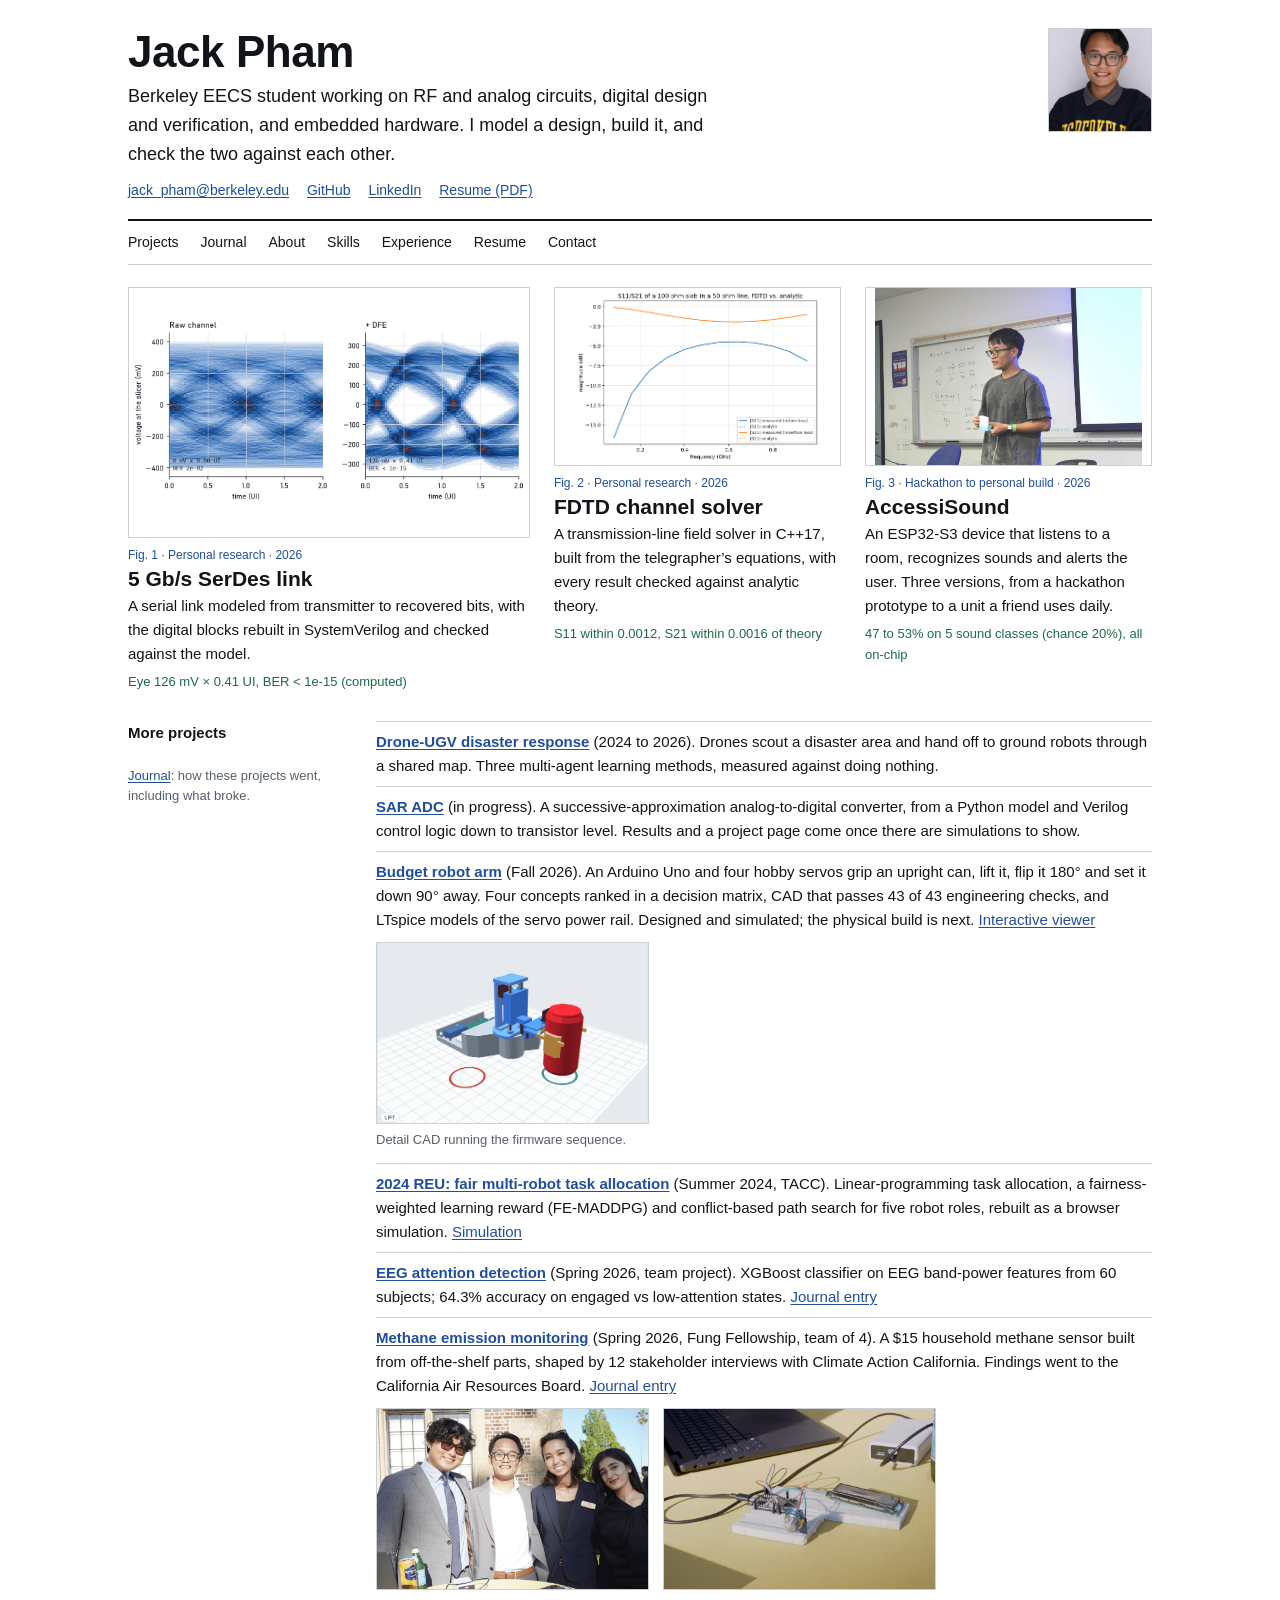
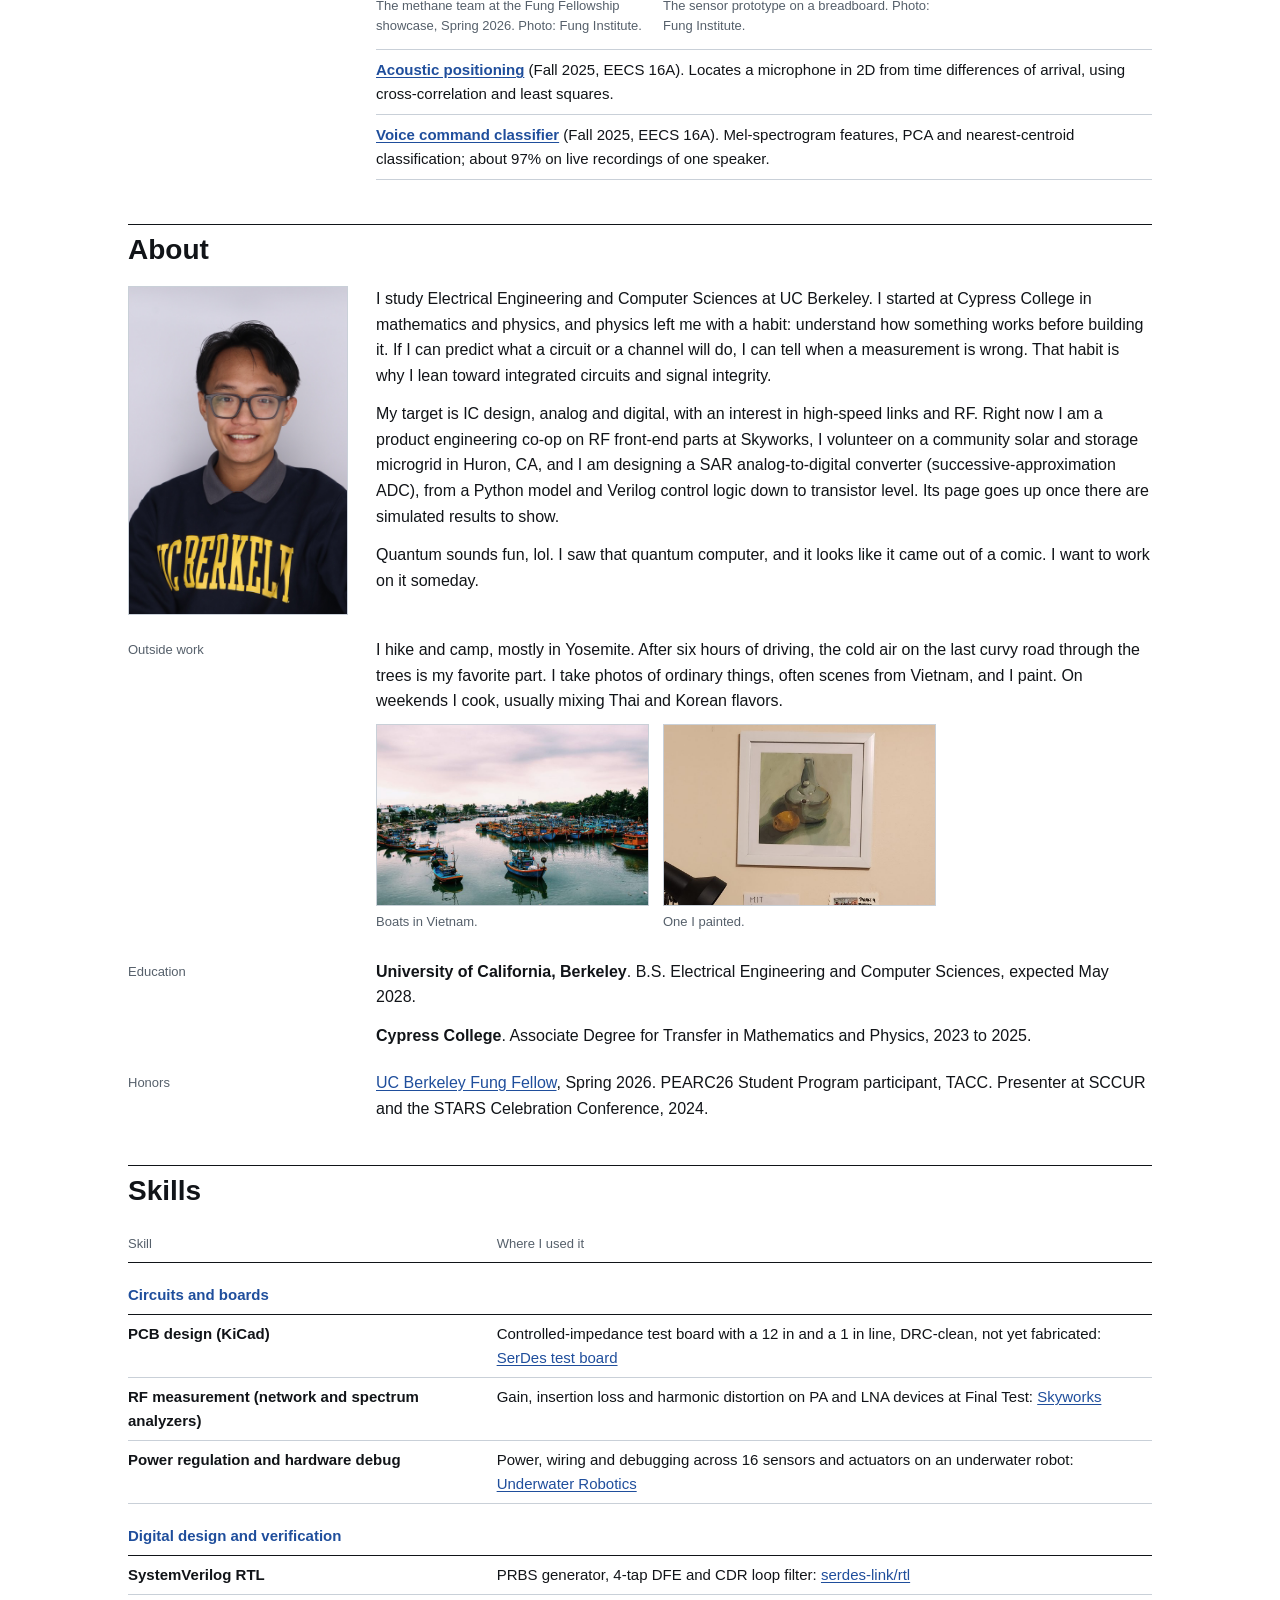
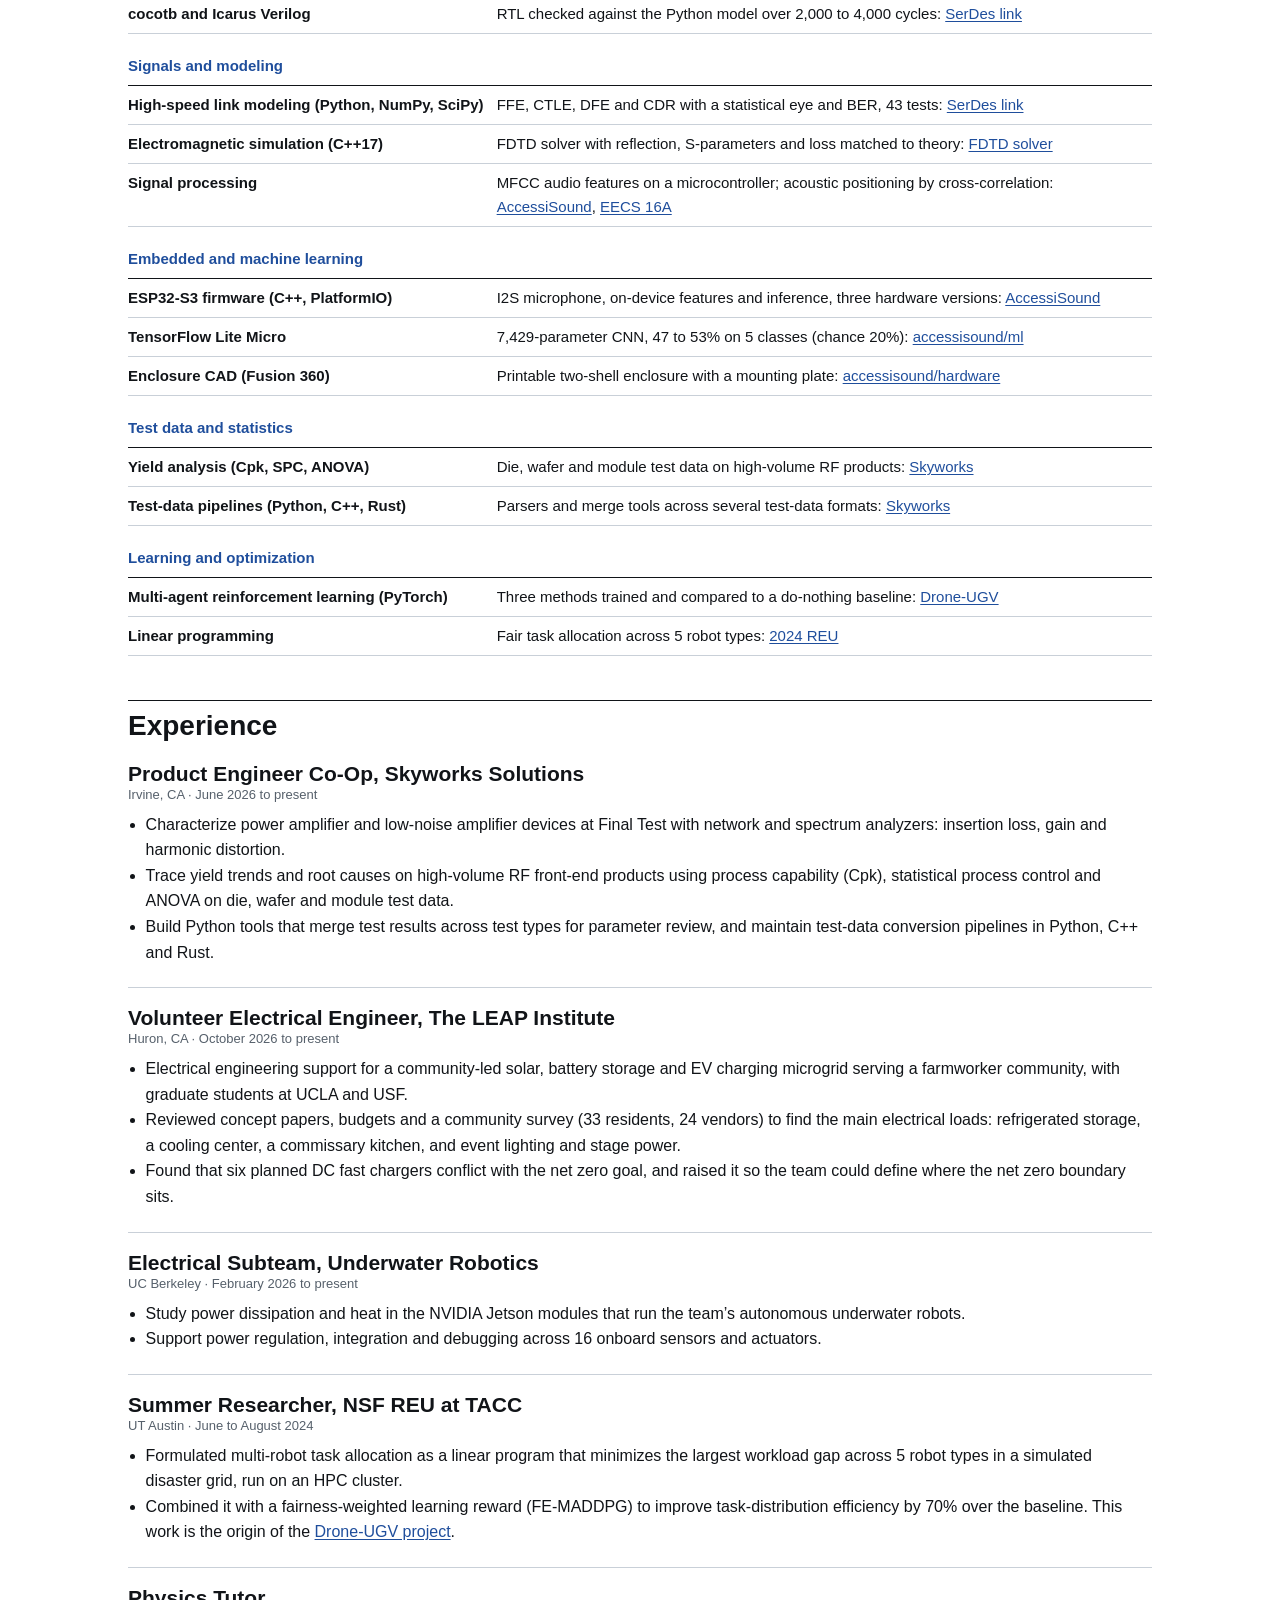
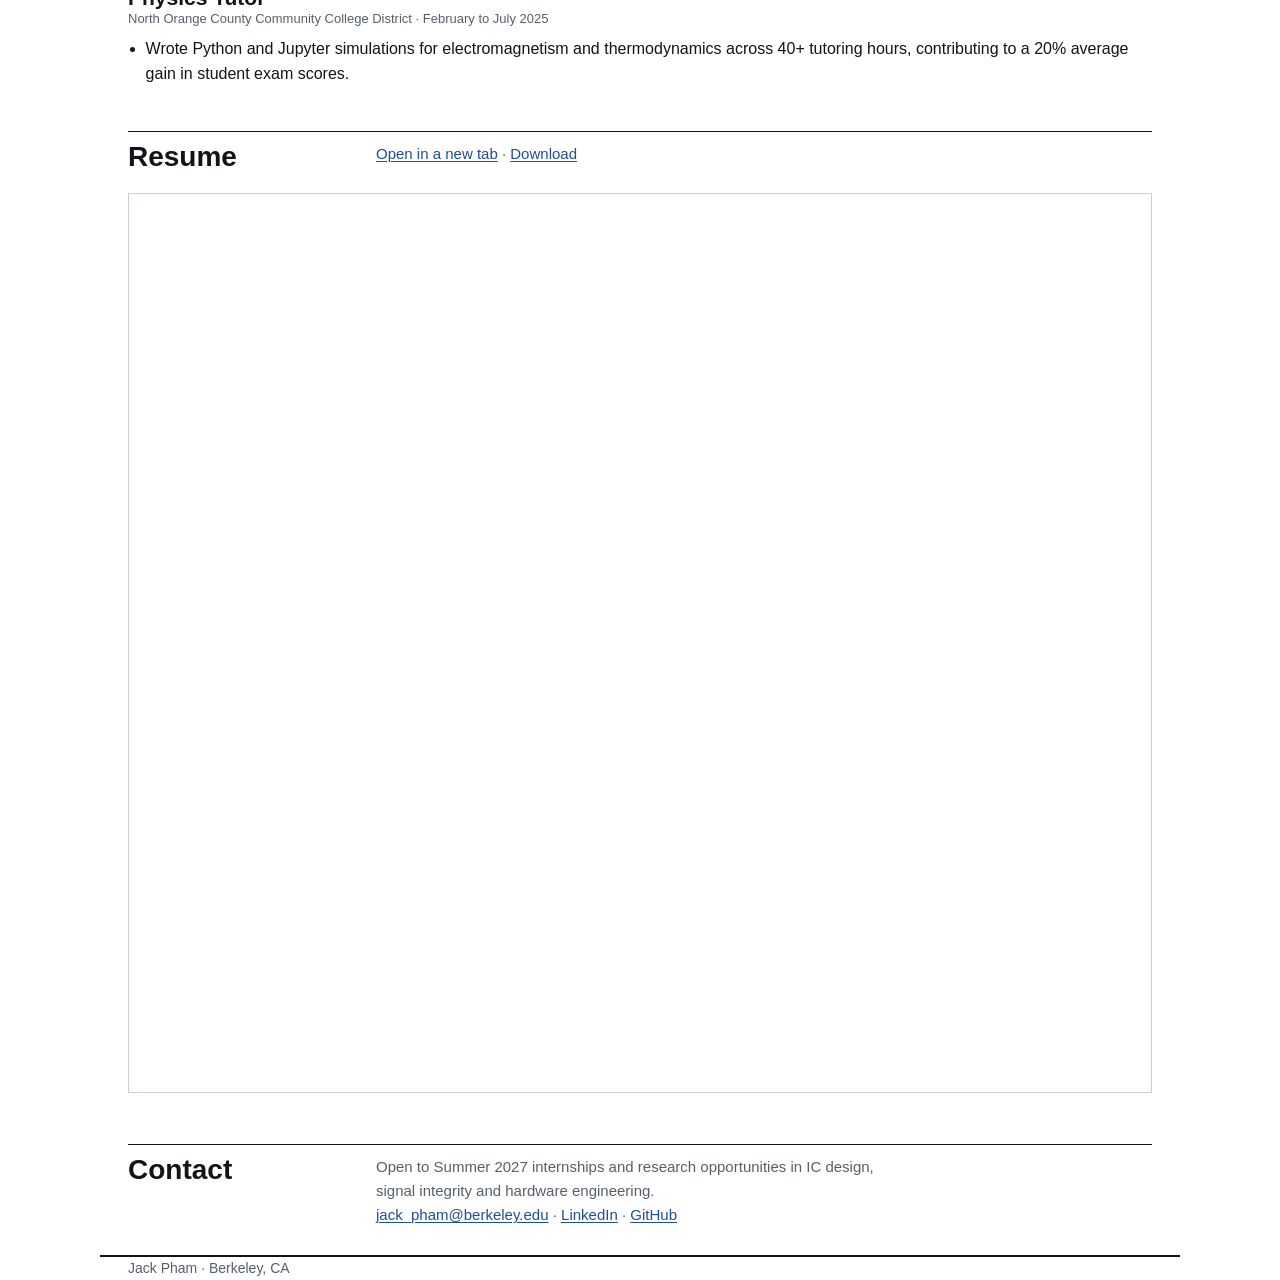
==== index.html @ 1b1eb481 "make 2.0 main" ====
<!DOCTYPE html>
<html lang="en">
<head>
  <meta charset="UTF-8">
  <meta name="viewport" content="width=device-width, initial-scale=1">
  <title>Jack Pham: Electrical Engineering Portfolio</title>
  <meta name="description" content="Jack Pham, EECS student at UC Berkeley. Serial links, channel modeling, embedded hardware.">
  <link rel="stylesheet" href="style.css">
</head>
<body>

<header class="wrap">
  <div class="title-block">
    <div>
      <h1>Jack Pham</h1>
      <p class="tagline">Berkeley EECS student working on RF and analog circuits, digital design and verification, and embedded hardware. I model a design, build it, and check the two against each other.</p>
      <p class="links">
        <a href="mailto:jack_pham@berkeley.edu">jack_pham@berkeley.edu</a>
        <a href="https://github.com/jackpham-rgb" target="_blank" rel="noopener">GitHub</a>
        <a href="https://www.linkedin.com/in/jackpham1611/" target="_blank" rel="noopener">LinkedIn</a>
        <a href="assets/JackPham-Resume-IC-Circuits.pdf" download>Resume (PDF)</a>
      </p>
    </div>
    <img src="assets/img/ava-1.jpg" alt="Jack Pham">
  </div>
  <nav class="top">
    <a href="#projects">Projects</a>
    <a href="journal.html">Journal</a>
    <a href="#about">About</a>
    <a href="#skills">Skills</a>
    <a href="#experience">Experience</a>
    <a href="#resume">Resume</a>
    <a href="#contact">Contact</a>
  </nav>
</header>

<main class="wrap">

  <!-- Projects first: three featured cards, then the rest -->
  <section id="projects" style="padding-top:22px">
    <div class="featured" id="featured"></div>

    <div class="more">
      <div class="mono muted"><b class="more-h">More projects</b><br><br><a href="journal.html">Journal</a>: how these projects went, including what broke.</div>
      <ul id="more">
        <li><b><a href="#about">SAR ADC</a></b> (in progress). A successive-approximation analog-to-digital converter, from a Python model and Verilog control logic down to transistor level. Results and a project page come once there are simulations to show.</li>
        <li><b><a href="https://github.com/jackpham-rgb/MEproject2026F" target="_blank" rel="noopener">Budget robot arm</a></b> (Fall 2026). An Arduino Uno and four hobby servos grip an upright can, lift it, flip it 180° and set it down 90° away. Four concepts ranked in a decision matrix, CAD that passes 43 of 43 engineering checks, and LTspice models of the servo power rail. Designed and simulated; the physical build is next. <a href="https://jackpham-rgb.github.io/MEproject2026F/" target="_blank" rel="noopener">Interactive viewer</a>
          <div class="thumbs"><figure><img src="assets/img/projects/robot-arm-cad.gif" alt="Animated CAD of the robot arm" loading="lazy"><figcaption>Detail CAD running the firmware sequence.</figcaption></figure></div>
        </li>
        <li><b><a href="https://github.com/jackpham-rgb/area-disaster-response" target="_blank" rel="noopener">2024 REU: fair multi-robot task allocation</a></b> (Summer 2024, TACC). Linear-programming task allocation, a fairness-weighted learning reward (FE-MADDPG) and conflict-based path search for five robot roles, rebuilt as a browser simulation. <a href="https://jackpham-rgb.github.io/area-disaster-response/simulation_v2.html" target="_blank" rel="noopener">Simulation</a></li>
        <li><b><a href="https://github.com/andersvestrum/eeg-attention-analysis" target="_blank" rel="noopener">EEG attention detection</a></b> (Spring 2026, team project). XGBoost classifier on EEG band-power features from 60 subjects; 64.3% accuracy on engaged vs low-attention states. <a href="journal.html#garbage-in">Journal entry</a></li>
        <li><b><a href="https://funginstitute.berkeley.edu/news/the-invisible-methane-crisis-and-what-fung-fellows-are-doing-about-it/" target="_blank" rel="noopener">Methane emission monitoring</a></b> (Spring 2026, Fung Fellowship, team of 4). A $15 household methane sensor built from off-the-shelf parts, shaped by 12 stakeholder interviews with Climate Action California. Findings went to the California Air Resources Board. <a href="journal.html#interviews-before-hardware">Journal entry</a>
          <div class="thumbs">
            <figure><img src="assets/img/projects/methane-team.jpg" alt="Fung Fellowship methane team" loading="lazy"><figcaption>The methane team at the Fung Fellowship showcase, Spring 2026. Photo: Fung Institute.</figcaption></figure>
            <figure><img src="assets/img/projects/methane-prototype.jpg" alt="Methane sensor prototype on a breadboard" loading="lazy"><figcaption>The sensor prototype on a breadboard. Photo: Fung Institute.</figcaption></figure>
          </div>
        </li>
        <li><b><a href="journal.html#signals-as-vectors">Acoustic positioning</a></b> (Fall 2025, EECS 16A). Locates a microphone in 2D from time differences of arrival, using cross-correlation and least squares.</li>
        <li><b><a href="journal.html#signals-as-vectors">Voice command classifier</a></b> (Fall 2025, EECS 16A). Mel-spectrogram features, PCA and nearest-centroid classification; about 97% on live recordings of one speaker.</li>
      </ul>
    </div>
  </section>

  <section id="about">
    <div class="sec-head"><h2>About</h2><p></p></div>
    <div class="row">
      <div><img class="about-photo" src="assets/img/ava-1.jpg" alt="Jack Pham"></div>
      <div>
        <p>I study Electrical Engineering and Computer Sciences at UC Berkeley. I started at Cypress College in mathematics and physics, and physics left me with a habit: understand how something works before building it. If I can predict what a circuit or a channel will do, I can tell when a measurement is wrong. That habit is why I lean toward integrated circuits and signal integrity.</p>
        <p>My target is IC design, analog and digital, with an interest in high-speed links and RF. Right now I am a product engineering co-op on RF front-end parts at Skyworks, I volunteer on a community solar and storage microgrid in Huron, CA, and I am designing a SAR analog-to-digital converter (successive-approximation ADC), from a Python model and Verilog control logic down to transistor level. Its page goes up once there are simulated results to show.</p>
        <p>Quantum sounds fun, lol. I saw that quantum computer, and it looks like it came out of a comic. I want to work on it someday.</p>
      </div>
    </div>
    <div class="row">
      <div class="k">Outside work</div>
      <div>
        <p>I hike and camp, mostly in Yosemite. After six hours of driving, the cold air on the last curvy road through the trees is my favorite part. I take photos of ordinary things, often scenes from Vietnam, and I paint. On weekends I cook, usually mixing Thai and Korean flavors.</p>
        <div class="thumbs">
          <figure><img src="assets/img/life/boat1.jpg" alt="Boats in Vietnam" loading="lazy"><figcaption>Boats in Vietnam.</figcaption></figure>
          <figure><img src="assets/img/life/painted_this_myself.jpg" alt="A painting by Jack" loading="lazy"><figcaption>One I painted.</figcaption></figure>
        </div>
      </div>
    </div>
    <div class="row">
      <div class="k">Education</div>
      <div>
        <p><b>University of California, Berkeley</b>. B.S. Electrical Engineering and Computer Sciences, expected May 2028.</p>
        <p><b>Cypress College</b>. Associate Degree for Transfer in Mathematics and Physics, 2023 to 2025.</p>
      </div>
    </div>
    <div class="row">
      <div class="k">Honors</div>
      <div>
        <p><a href="https://funginstitute.berkeley.edu/news/the-invisible-methane-crisis-and-what-fung-fellows-are-doing-about-it/" target="_blank" rel="noopener">UC Berkeley Fung Fellow</a>, Spring 2026. PEARC26 Student Program participant, TACC. Presenter at SCCUR and the STARS Celebration Conference, 2024.</p>
      </div>
    </div>
  </section>

  <section id="skills">
    <div class="sec-head"><h2>Skills</h2><p></p></div>
    <table class="skills">
      <thead><tr><th>Skill</th><th>Where I used it</th></tr></thead>
      <tbody>
        <tr class="grp"><th colspan="2">Circuits and boards</th></tr>
        <tr><td>PCB design (KiCad)</td><td>Controlled-impedance test board with a 12 in and a 1 in line, DRC-clean, not yet fabricated: <a href="https://github.com/jackpham-rgb/serdes-link/tree/main/pcb" target="_blank" rel="noopener">SerDes test board</a></td></tr>
        <tr><td>RF measurement (network and spectrum analyzers)</td><td>Gain, insertion loss and harmonic distortion on PA and LNA devices at Final Test: <a href="#experience">Skyworks</a></td></tr>
        <tr><td>Power regulation and hardware debug</td><td>Power, wiring and debugging across 16 sensors and actuators on an underwater robot: <a href="#experience">Underwater Robotics</a></td></tr>
      </tbody>
      <tbody>
        <tr class="grp"><th colspan="2">Digital design and verification</th></tr>
        <tr><td>SystemVerilog RTL</td><td>PRBS generator, 4-tap DFE and CDR loop filter: <a href="https://github.com/jackpham-rgb/serdes-link/tree/main/rtl" target="_blank" rel="noopener">serdes-link/rtl</a></td></tr>
        <tr><td>cocotb and Icarus Verilog</td><td>RTL checked against the Python model over 2,000 to 4,000 cycles: <a href="project.html?p=serdes-link">SerDes link</a></td></tr>
      </tbody>
      <tbody>
        <tr class="grp"><th colspan="2">Signals and modeling</th></tr>
        <tr><td>High-speed link modeling (Python, NumPy, SciPy)</td><td>FFE, CTLE, DFE and CDR with a statistical eye and BER, 43 tests: <a href="project.html?p=serdes-link">SerDes link</a></td></tr>
        <tr><td>Electromagnetic simulation (C++17)</td><td>FDTD solver with reflection, S-parameters and loss matched to theory: <a href="project.html?p=fdtd-channel">FDTD solver</a></td></tr>
        <tr><td>Signal processing</td><td>MFCC audio features on a microcontroller; acoustic positioning by cross-correlation: <a href="project.html?p=accessisound">AccessiSound</a>, <a href="journal.html#signals-as-vectors">EECS 16A</a></td></tr>
      </tbody>
      <tbody>
        <tr class="grp"><th colspan="2">Embedded and machine learning</th></tr>
        <tr><td>ESP32-S3 firmware (C++, PlatformIO)</td><td>I2S microphone, on-device features and inference, three hardware versions: <a href="project.html?p=accessisound">AccessiSound</a></td></tr>
        <tr><td>TensorFlow Lite Micro</td><td>7,429-parameter CNN, 47 to 53% on 5 classes (chance 20%): <a href="https://github.com/jackpham-rgb/accessisound-esp32s3/tree/main/ml" target="_blank" rel="noopener">accessisound/ml</a></td></tr>
        <tr><td>Enclosure CAD (Fusion 360)</td><td>Printable two-shell enclosure with a mounting plate: <a href="https://github.com/jackpham-rgb/accessisound-esp32s3/tree/main/hardware/v2" target="_blank" rel="noopener">accessisound/hardware</a></td></tr>
      </tbody>
      <tbody>
        <tr class="grp"><th colspan="2">Test data and statistics</th></tr>
        <tr><td>Yield analysis (Cpk, SPC, ANOVA)</td><td>Die, wafer and module test data on high-volume RF products: <a href="#experience">Skyworks</a></td></tr>
        <tr><td>Test-data pipelines (Python, C++, Rust)</td><td>Parsers and merge tools across several test-data formats: <a href="#experience">Skyworks</a></td></tr>
      </tbody>
      <tbody>
        <tr class="grp"><th colspan="2">Learning and optimization</th></tr>
        <tr><td>Multi-agent reinforcement learning (PyTorch)</td><td>Three methods trained and compared to a do-nothing baseline: <a href="project.html?p=drone-ugv">Drone-UGV</a></td></tr>
        <tr><td>Linear programming</td><td>Fair task allocation across 5 robot types: <a href="#experience">2024 REU</a></td></tr>
      </tbody>
    </table>
  </section>

  <section id="experience">
    <div class="sec-head"><h2>Experience</h2><p></p></div>

    <div class="job">
      <h3>Product Engineer Co-Op, Skyworks Solutions</h3>
      <p class="meta">Irvine, CA · June 2026 to present</p>
      <ul>
        <li>Characterize power amplifier and low-noise amplifier devices at Final Test with network and spectrum analyzers: insertion loss, gain and harmonic distortion.</li>
        <li>Trace yield trends and root causes on high-volume RF front-end products using process capability (Cpk), statistical process control and ANOVA on die, wafer and module test data.</li>
        <li>Build Python tools that merge test results across test types for parameter review, and maintain test-data conversion pipelines in Python, C++ and Rust.</li>
      </ul>
    </div>

    <div class="job">
      <h3>Volunteer Electrical Engineer, The LEAP Institute</h3>
      <p class="meta">Huron, CA · October 2026 to present</p>
      <ul>
        <li>Electrical engineering support for a community-led solar, battery storage and EV charging microgrid serving a farmworker community, with graduate students at UCLA and USF.</li>
        <li>Reviewed concept papers, budgets and a community survey (33 residents, 24 vendors) to find the main electrical loads: refrigerated storage, a cooling center, a commissary kitchen, and event lighting and stage power.</li>
        <li>Found that six planned DC fast chargers conflict with the net zero goal, and raised it so the team could define where the net zero boundary sits.</li>
      </ul>
    </div>

    <div class="job">
      <h3>Electrical Subteam, Underwater Robotics</h3>
      <p class="meta">UC Berkeley · February 2026 to present</p>
      <ul>
        <li>Study power dissipation and heat in the NVIDIA Jetson modules that run the team’s autonomous underwater robots.</li>
        <li>Support power regulation, integration and debugging across 16 onboard sensors and actuators.</li>
      </ul>
    </div>

    <div class="job">
      <h3>Summer Researcher, NSF REU at TACC</h3>
      <p class="meta">UT Austin · June to August 2024</p>
      <ul>
        <li>Formulated multi-robot task allocation as a linear program that minimizes the largest workload gap across 5 robot types in a simulated disaster grid, run on an HPC cluster.</li>
        <li>Combined it with a fairness-weighted learning reward (FE-MADDPG) to improve task-distribution efficiency by 70% over the baseline. This work is the origin of the <a href="project.html?p=drone-ugv">Drone-UGV project</a>.</li>
      </ul>
    </div>

    <div class="job">
      <h3>Physics Tutor</h3>
      <p class="meta">North Orange County Community College District · February to July 2025</p>
      <ul>
        <li>Wrote Python and Jupyter simulations for electromagnetism and thermodynamics across 40+ tutoring hours, contributing to a 20% average gain in student exam scores.</li>
      </ul>
    </div>
  </section>

  <section id="resume">
    <div class="sec-head"><h2>Resume</h2><p><a href="assets/JackPham-Resume-IC-Circuits.pdf" target="_blank" rel="noopener">Open in a new tab</a> · <a href="assets/JackPham-Resume-IC-Circuits.pdf" download>Download</a></p></div>
    <iframe class="resume-frame" src="assets/JackPham-Resume-IC-Circuits.pdf" title="Jack Pham resume"></iframe>
  </section>

  <section id="contact">
    <div class="sec-head"><h2>Contact</h2>
      <p>Open to Summer 2027 internships and research opportunities in IC design, signal integrity and hardware engineering.<br>
        <a href="mailto:jack_pham@berkeley.edu">jack_pham@berkeley.edu</a> · <a href="https://www.linkedin.com/in/jackpham1611/" target="_blank" rel="noopener">LinkedIn</a> · <a href="https://github.com/jackpham-rgb" target="_blank" rel="noopener">GitHub</a></p>
    </div>
  </section>

</main>

<footer class="wrap">
  <span class="muted">Jack Pham · Berkeley, CA</span>
</footer>

<script src="projects.js"></script>
<script>
  const box = document.getElementById('featured');
  FEATURED.forEach((id, i) => {
    const p = PROJECTS.find(x => x.id === id);
    const a = document.createElement('a');
    a.className = 'card';
    a.href = 'project.html?p=' + p.id;
    a.innerHTML = `
      <div class="fig"><img src="${p.card}" alt="${p.title}"></div>
      <span class="label">Fig. ${i + 1} · ${p.kind} · ${p.year}</span>
      <h3>${p.title}</h3>
      <p>${p.line}</p>
      <span class="res">${p.headline}</span>`;
    box.appendChild(a);
  });
  // Remaining full projects go to the top of the "More projects" list.
  const more = document.getElementById('more');
  PROJECTS.filter(p => !FEATURED.includes(p.id)).reverse().forEach(p => {
    const li = document.createElement('li');
    li.innerHTML = `<b><a href="project.html?p=${p.id}">${p.title}</a></b> (${p.year}). ${p.line}`;
    more.prepend(li);
  });
</script>
</body>
</html>
---- style.css ----
/*
  Portfolio 2.0
  Direction: the front page of a component datasheet. Title block, hairline
  rules, numbered figures, spec tables, left-aligned asymmetric grid.

  Palette (roles):
    --paper  #ffffff  page background
    --ink    #111418  text and headings
    --plot   #1f4e9c  links, figure labels (matches the blue in the plots)
    --rule   #c9d0d8  hairlines and table borders
    --muted  #56606b  captions, dates, metadata
    --pass   #1d6b45  measured results only

  Type: Arial everywhere. Hierarchy comes from size, weight and color.
*/
:root {
  --paper: #ffffff;
  --ink:   #111418;
  --plot:  #1f4e9c;
  --rule:  #c9d0d8;
  --muted: #56606b;
  --pass:  #1d6b45;

  --display: Arial, Helvetica, sans-serif;
  --text: Arial, Helvetica, sans-serif;
  --mono: Arial, Helvetica, sans-serif;

  --max: 1080px;
}

*, *::before, *::after { box-sizing: border-box; margin: 0; padding: 0; }
html { scroll-behavior: smooth; }
body {
  background: var(--paper); color: var(--ink);
  font: 400 16px/1.6 var(--text);
}
img { max-width: 100%; display: block; }
a { color: var(--plot); text-underline-offset: 2px; }
a:hover { color: var(--ink); }

h1, h2, h3 { font-family: var(--display); font-weight: 700; line-height: 1.1; }
h1 { font-size: 44px; letter-spacing: -.01em; }
h2 { font-size: 28px; }
h3 { font-size: 21px; }
p + p { margin-top: .8rem; }

.wrap { max-width: var(--max); margin: 0 auto; padding: 0 28px; }
.mono { font-family: var(--mono); font-size: 13px; }
.muted { color: var(--muted); }

/* ── Title block ── */
.title-block {
  display: grid; grid-template-columns: 1fr auto; gap: 24px;
  padding: 28px 0 18px; border-bottom: 2px solid var(--ink);
}
.title-block .tagline { font-size: 18px; margin-top: 6px; max-width: 60ch; }
.title-block .links { margin-top: 10px; font-size: 14px; }
.title-block .links a { margin-right: 14px; }
.title-block img { width: 104px; height: 104px; object-fit: cover; border: 1px solid var(--rule); }

nav.top {
  display: flex; flex-wrap: wrap; gap: 4px 22px;
  padding: 10px 0; border-bottom: 1px solid var(--rule);
  font-size: 14px;
}
nav.top a { color: var(--ink); text-decoration: none; }
nav.top a:hover { color: var(--plot); text-decoration: underline; }

/* ── Sections ── */
section { padding: 36px 0 8px; }
.sec-head {
  display: grid; grid-template-columns: 220px 1fr; gap: 28px;
  border-top: 1px solid var(--ink); padding-top: 10px; margin-bottom: 20px;
}
.sec-head p { color: var(--muted); font-size: 15px; max-width: 62ch; }

/* ── Featured projects ── */
.featured { display: grid; grid-template-columns: 1.4fr 1fr 1fr; gap: 24px; }
.card { display: flex; flex-direction: column; text-decoration: none; color: var(--ink); }
.card .fig {
  border: 1px solid var(--rule); background: #fff;
  aspect-ratio: 16 / 10; display: flex; align-items: center; justify-content: center;
  overflow: hidden;
}
.card .fig img { width: 100%; height: 100%; object-fit: contain; }
.card .label { font-family: var(--mono); font-size: 12px; color: var(--plot); margin-top: 8px; }
.card h3 { margin-top: 2px; }
.card:hover h3 { text-decoration: underline; color: var(--plot); }
.card p { font-size: 15px; margin-top: 4px; }
.card .res { font-family: var(--mono); font-size: 13px; color: var(--pass); margin-top: 6px; }

.more { margin-top: 28px; display: grid; grid-template-columns: 220px 1fr; gap: 28px; }
.more ul { list-style: none; }
.more li { padding: 8px 0; border-top: 1px solid var(--rule); font-size: 15px; }
.thumbs { display: grid; grid-template-columns: 1fr 1fr; gap: 14px; margin: 10px 0 4px; max-width: 560px; }
.thumbs img { aspect-ratio: 3 / 2; object-fit: cover; }
.more li:last-child { border-bottom: 1px solid var(--rule); }
.more li b { font-weight: 600; }
.more-h { color: var(--ink); font-weight: 700; font-size: 15px; }

/* ── Two-column body (label left, content right) ── */
.row { display: grid; grid-template-columns: 220px 1fr; gap: 28px; }
.row + .row { margin-top: 22px; }
.row > .k { font-family: var(--mono); font-size: 13px; color: var(--muted); padding-top: 3px; }
.row ul { padding-left: 1.1rem; }
.row li + li { margin-top: .35rem; }
.about-photo { width: 220px; border: 1px solid var(--rule); }

/* ── Tables ── */
table { width: 100%; border-collapse: collapse; font-size: 15px; }
th, td { text-align: left; padding: 7px 10px 7px 0; border-bottom: 1px solid var(--rule); vertical-align: top; }
th { font-weight: 600; border-bottom: 1.5px solid var(--ink); font-size: 14px; }
td.num { font-family: var(--mono); font-size: 14px; color: var(--pass); white-space: nowrap; }
.table-note { font-size: 13px; color: var(--muted); margin-top: 6px; }

/* ── Skills (grouped like a datasheet characteristics table) ── */
.skills td:first-child { width: 36%; font-weight: 600; }
.skills tr.grp th {
  padding-top: 20px; border-bottom: 1px solid var(--ink);
  font-size: 15px; color: var(--plot);
}
.skills thead th { color: var(--muted); font-weight: 400; font-size: 13px; }

/* ── Experience ── */
.job + .job { margin-top: 22px; padding-top: 18px; border-top: 1px solid var(--rule); }
.job .meta { font-family: var(--mono); font-size: 13px; color: var(--muted); }
.job ul { margin-top: 6px; padding-left: 1.1rem; }

/* ── Resume ── */
.resume-frame { width: 100%; height: 900px; border: 1px solid var(--rule); }

footer { margin-top: 48px; padding: 18px 0 40px; border-top: 2px solid var(--ink); font-size: 14px; }
footer a { margin-right: 14px; }

/* ── Project page ── */
.crumb { font-size: 14px; padding: 12px 0; border-bottom: 1px solid var(--rule); }
.p-head { padding: 26px 0 18px; }
.p-head .kind { font-family: var(--mono); font-size: 13px; color: var(--muted); }
.p-head h1 { margin-top: 4px; }
.p-head .line { font-size: 18px; margin-top: 8px; max-width: 64ch; }
.p-head .links { margin-top: 10px; font-size: 15px; }
.p-head .links a { margin-right: 16px; }

figure { margin: 0; }
figure img { border: 1px solid var(--rule); background: #fff; width: 100%; }
figcaption { font-size: 13px; color: var(--muted); margin-top: 6px; }
figcaption b { font-family: var(--mono); font-weight: 500; color: var(--plot); margin-right: 6px; }
.figs figure.wide { grid-column: 1 / -1; }
.hero img { max-height: 520px; object-fit: contain; }
.figs { display: grid; grid-template-columns: 1fr 1fr; gap: 22px; margin-top: 22px; }

.diagram {
  font-family: var(--mono); font-size: 13px; white-space: pre; overflow-x: auto;
  border: 1px solid var(--rule); padding: 12px 14px; margin-bottom: 14px; background: #f5f7f9;
}
.tools { font-family: var(--mono); font-size: 13px; color: var(--muted); }

/* ── Journal ── */
.entry { padding: 26px 0; border-top: 1px solid var(--rule); }
.row.entry + .row.entry { margin-top: 0; }
.entry h3 a.self { color: var(--ink); text-decoration: none; }
.entry h3 a.self:hover { color: var(--plot); text-decoration: underline; }
.entry h3 { margin-bottom: 10px; }
.entry-proj { font-size: 14px; color: var(--muted); margin: -6px 0 10px; }
.entry-fig { max-width: 560px; margin-top: 14px; }

/* ── Phone ── */
@media (max-width: 760px) {
  h1 { font-size: 34px; }
  .wrap { padding: 0 18px; }
  .title-block img { width: 72px; height: 72px; }
  .title-block .tagline { font-size: 16px; }
  .featured { grid-template-columns: 1fr; }
  .sec-head, .row, .more { grid-template-columns: 1fr; gap: 8px; }
  .figs { grid-template-columns: 1fr; }
  .about-photo { width: 160px; }
  .resume-frame { height: 520px; }
  table { font-size: 14px; }
}
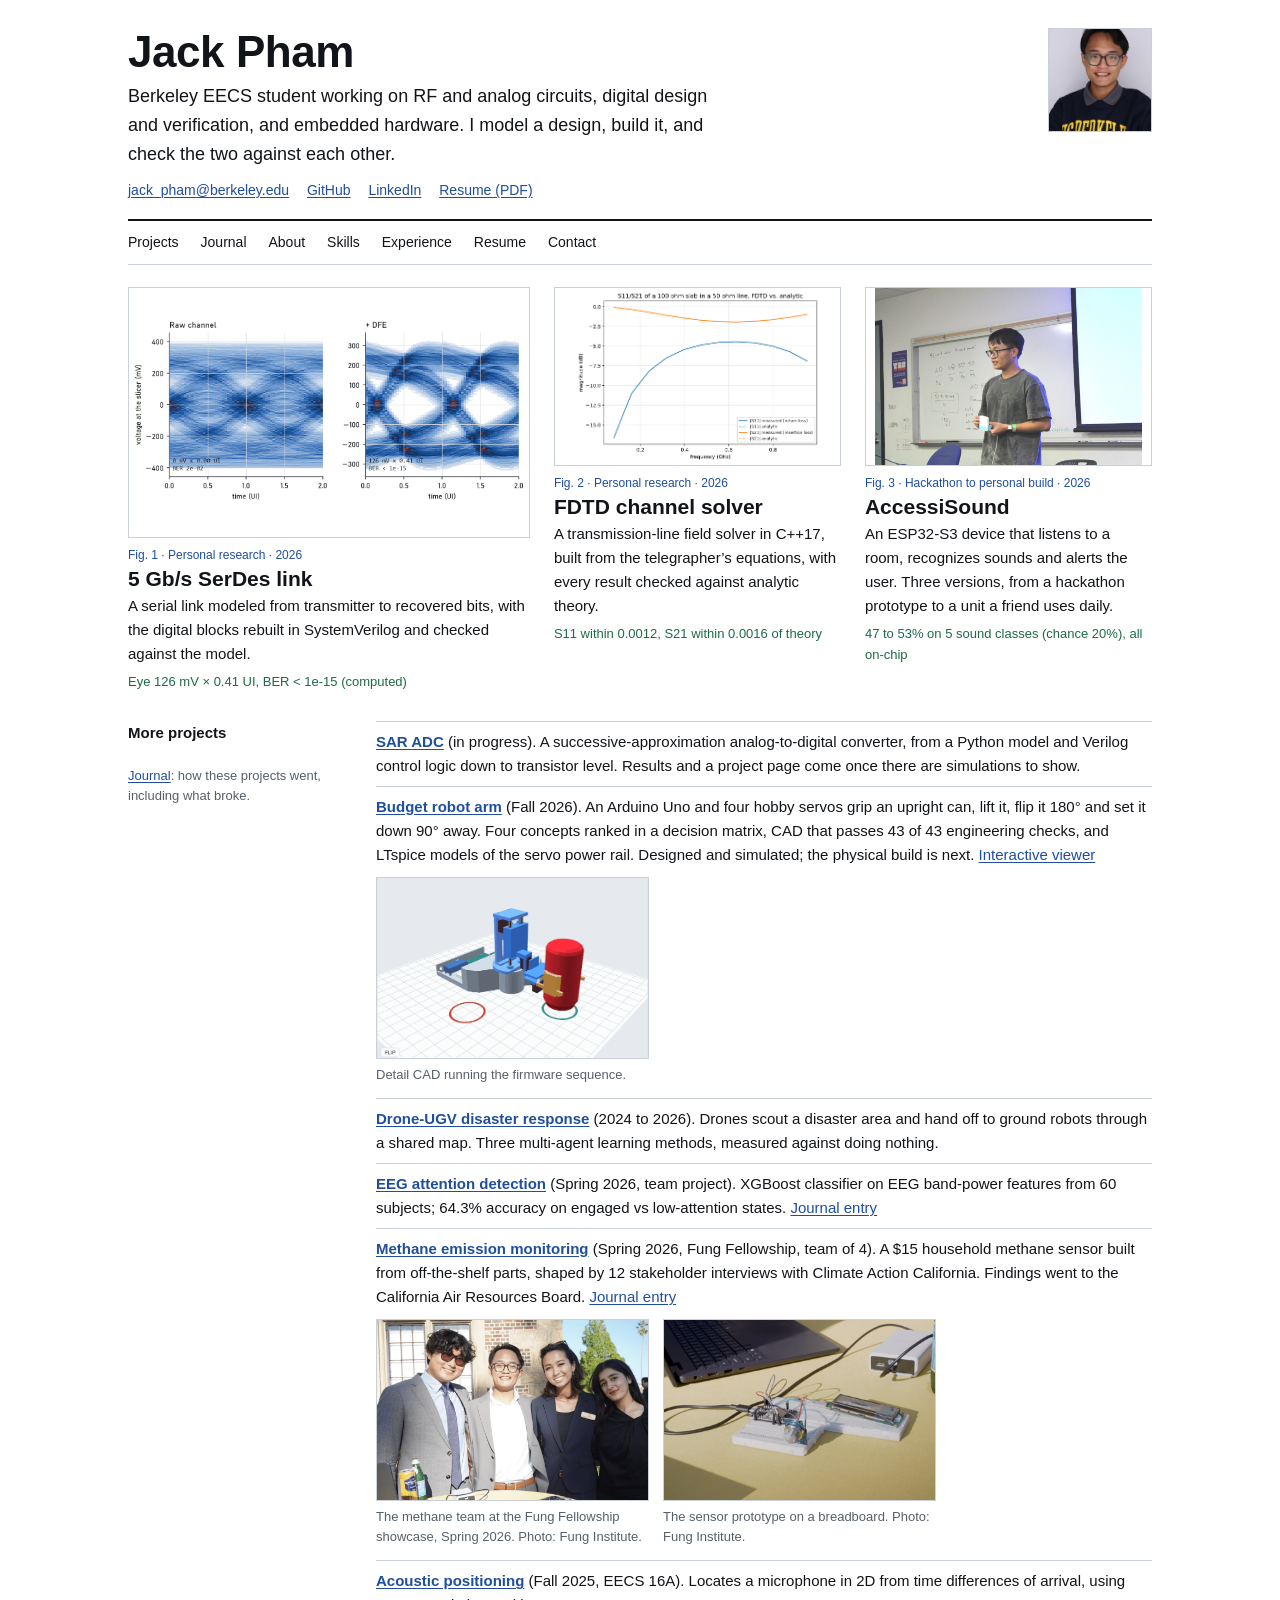
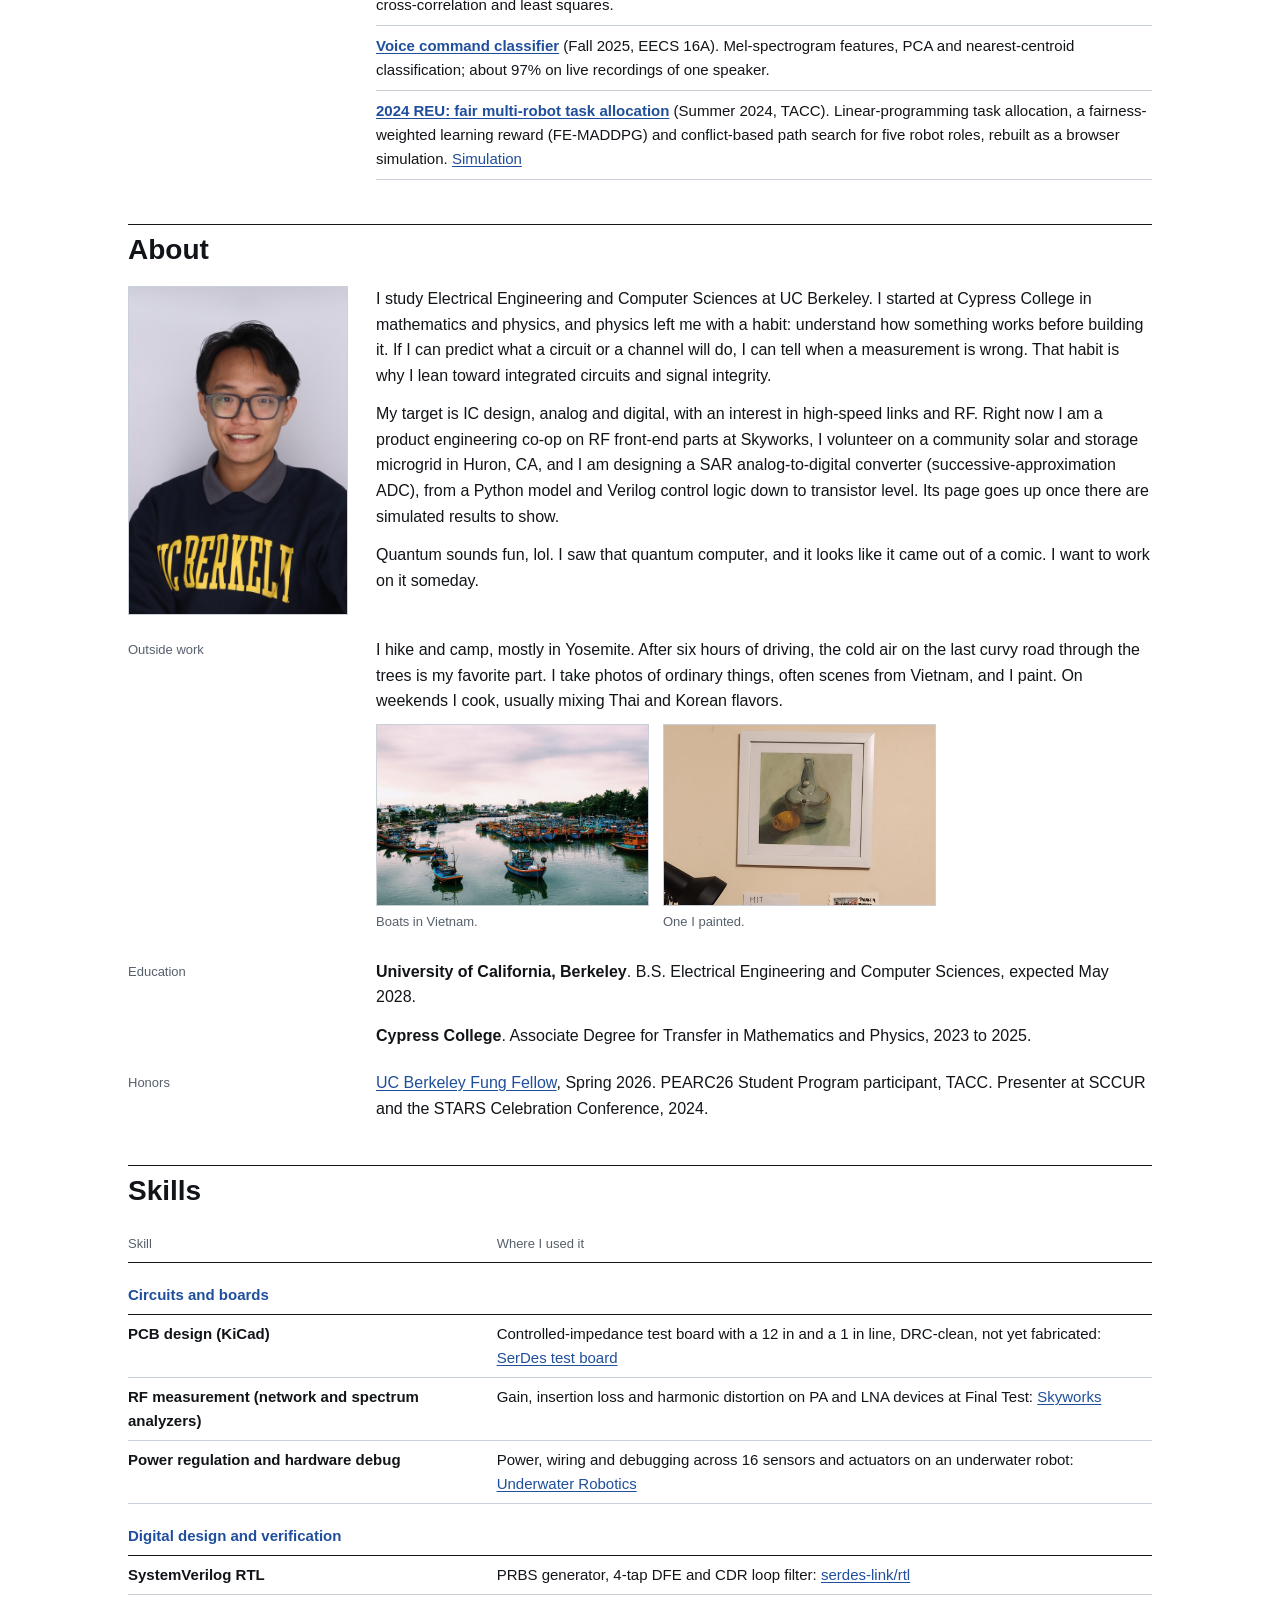
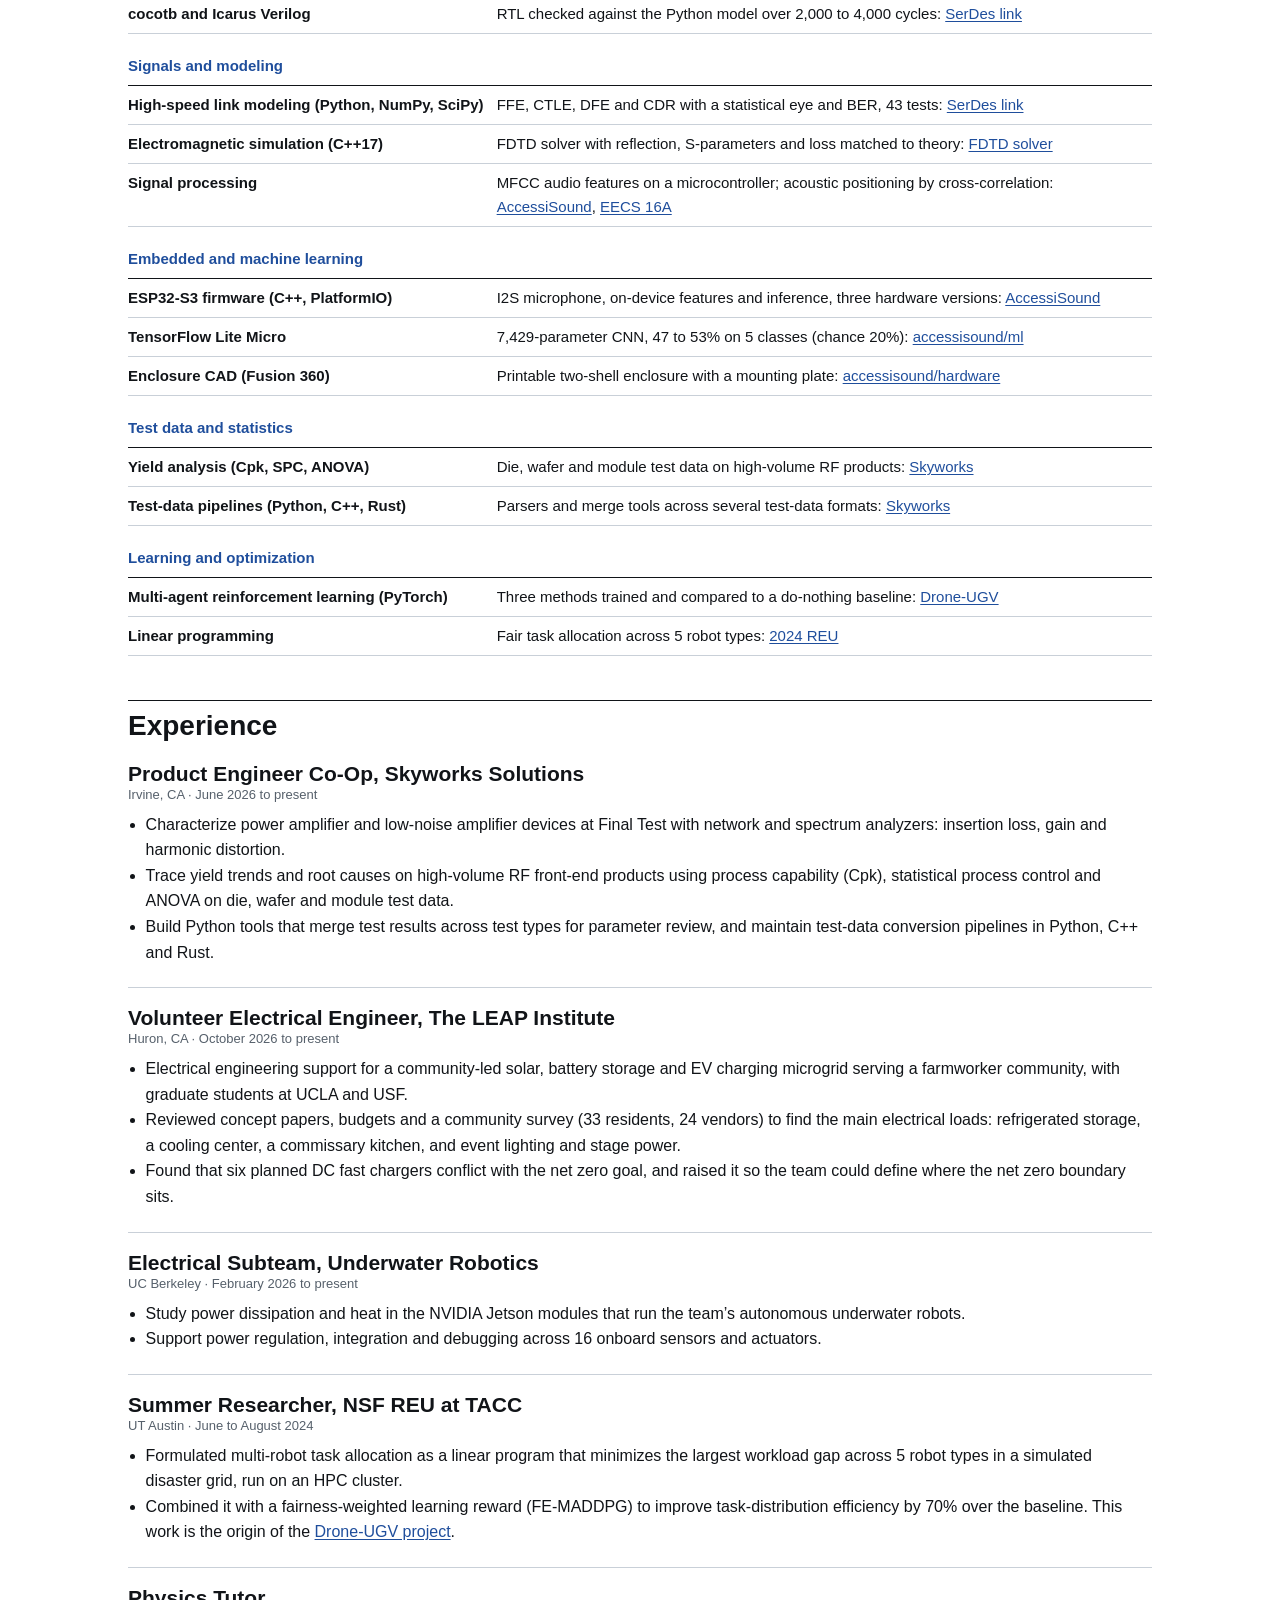
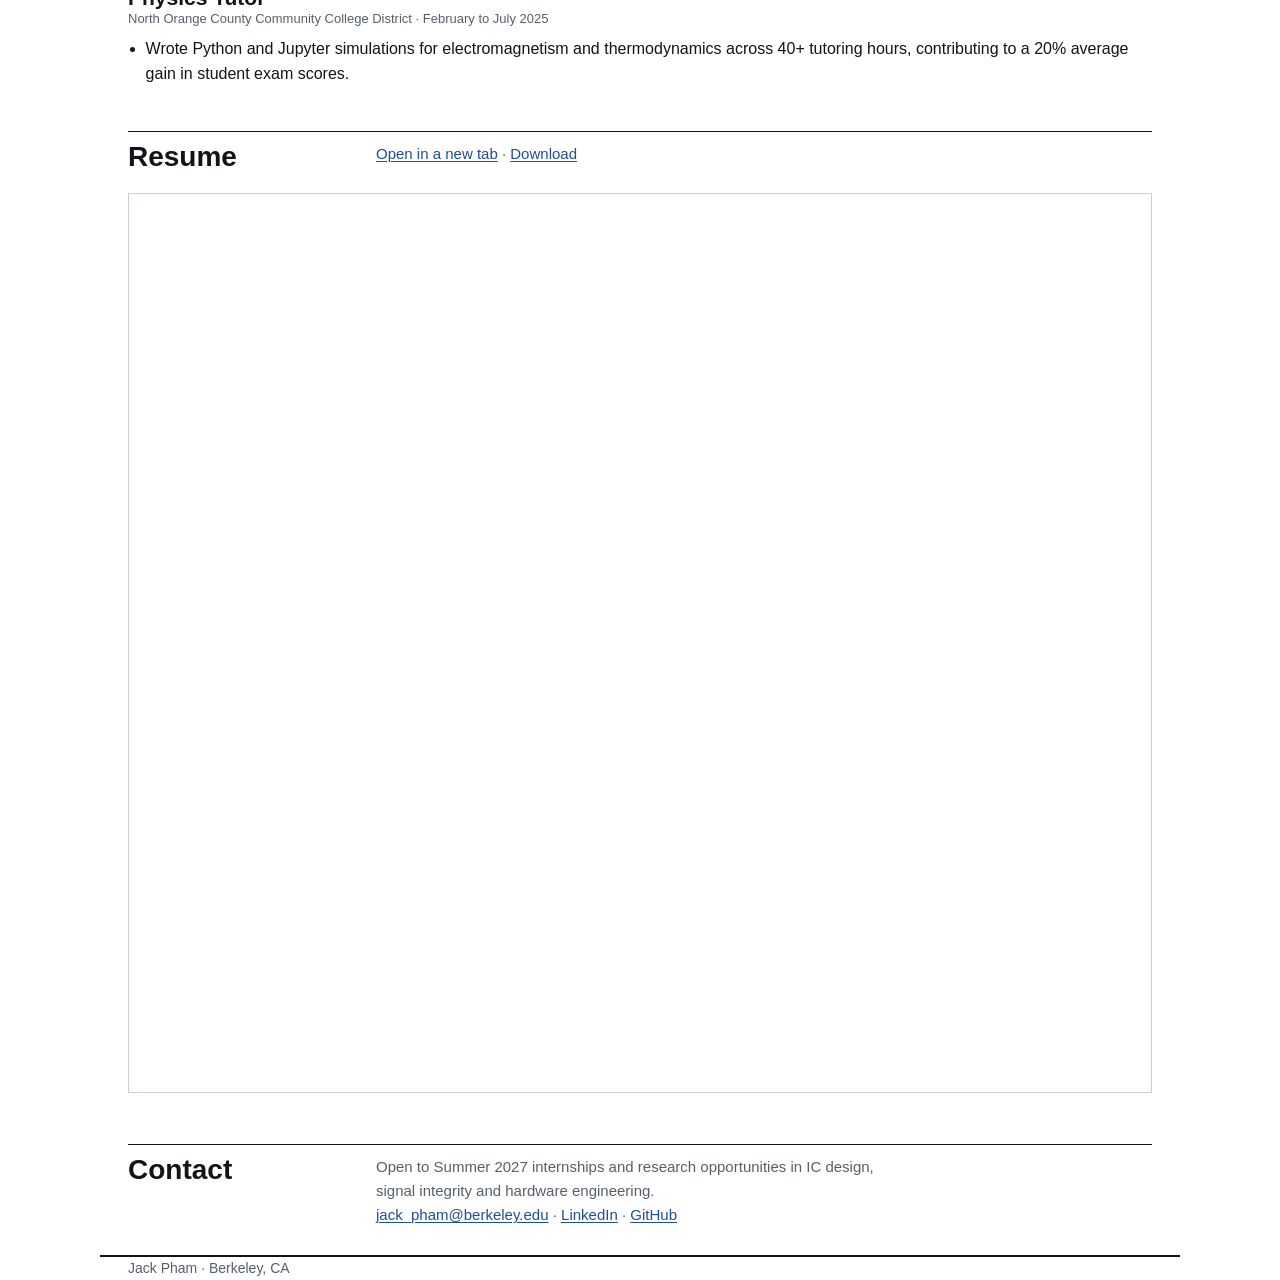
==== commit e05b5877: "sort more projects" ====
--- a/index.html
+++ b/index.html
@@ -47,7 +47,7 @@
         <li><b><a href="https://github.com/jackpham-rgb/MEproject2026F" target="_blank" rel="noopener">Budget robot arm</a></b> (Fall 2026). An Arduino Uno and four hobby servos grip an upright can, lift it, flip it 180° and set it down 90° away. Four concepts ranked in a decision matrix, CAD that passes 43 of 43 engineering checks, and LTspice models of the servo power rail. Designed and simulated; the physical build is next. <a href="https://jackpham-rgb.github.io/MEproject2026F/" target="_blank" rel="noopener">Interactive viewer</a>
           <div class="thumbs"><figure><img src="assets/img/projects/robot-arm-cad.gif" alt="Animated CAD of the robot arm" loading="lazy"><figcaption>Detail CAD running the firmware sequence.</figcaption></figure></div>
         </li>
-        <li><b><a href="https://github.com/jackpham-rgb/area-disaster-response" target="_blank" rel="noopener">2024 REU: fair multi-robot task allocation</a></b> (Summer 2024, TACC). Linear-programming task allocation, a fairness-weighted learning reward (FE-MADDPG) and conflict-based path search for five robot roles, rebuilt as a browser simulation. <a href="https://jackpham-rgb.github.io/area-disaster-response/simulation_v2.html" target="_blank" rel="noopener">Simulation</a></li>
+        <li><b><a href="project.html?p=drone-ugv">Drone-UGV disaster response</a></b> (2024 to 2026). Drones scout a disaster area and hand off to ground robots through a shared map. Three multi-agent learning methods, measured against doing nothing.</li>
         <li><b><a href="https://github.com/andersvestrum/eeg-attention-analysis" target="_blank" rel="noopener">EEG attention detection</a></b> (Spring 2026, team project). XGBoost classifier on EEG band-power features from 60 subjects; 64.3% accuracy on engaged vs low-attention states. <a href="journal.html#garbage-in">Journal entry</a></li>
         <li><b><a href="https://funginstitute.berkeley.edu/news/the-invisible-methane-crisis-and-what-fung-fellows-are-doing-about-it/" target="_blank" rel="noopener">Methane emission monitoring</a></b> (Spring 2026, Fung Fellowship, team of 4). A $15 household methane sensor built from off-the-shelf parts, shaped by 12 stakeholder interviews with Climate Action California. Findings went to the California Air Resources Board. <a href="journal.html#interviews-before-hardware">Journal entry</a>
           <div class="thumbs">
@@ -57,6 +57,7 @@
         </li>
         <li><b><a href="journal.html#signals-as-vectors">Acoustic positioning</a></b> (Fall 2025, EECS 16A). Locates a microphone in 2D from time differences of arrival, using cross-correlation and least squares.</li>
         <li><b><a href="journal.html#signals-as-vectors">Voice command classifier</a></b> (Fall 2025, EECS 16A). Mel-spectrogram features, PCA and nearest-centroid classification; about 97% on live recordings of one speaker.</li>
+        <li><b><a href="https://github.com/jackpham-rgb/area-disaster-response" target="_blank" rel="noopener">2024 REU: fair multi-robot task allocation</a></b> (Summer 2024, TACC). Linear-programming task allocation, a fairness-weighted learning reward (FE-MADDPG) and conflict-based path search for five robot roles, rebuilt as a browser simulation. <a href="https://jackpham-rgb.github.io/area-disaster-response/simulation_v2.html" target="_blank" rel="noopener">Simulation</a></li>
       </ul>
     </div>
   </section>
@@ -220,13 +221,6 @@
       <span class="res">${p.headline}</span>`;
     box.appendChild(a);
   });
-  // Remaining full projects go to the top of the "More projects" list.
-  const more = document.getElementById('more');
-  PROJECTS.filter(p => !FEATURED.includes(p.id)).reverse().forEach(p => {
-    const li = document.createElement('li');
-    li.innerHTML = `<b><a href="project.html?p=${p.id}">${p.title}</a></b> (${p.year}). ${p.line}`;
-    more.prepend(li);
-  });
 </script>
 </body>
 </html>
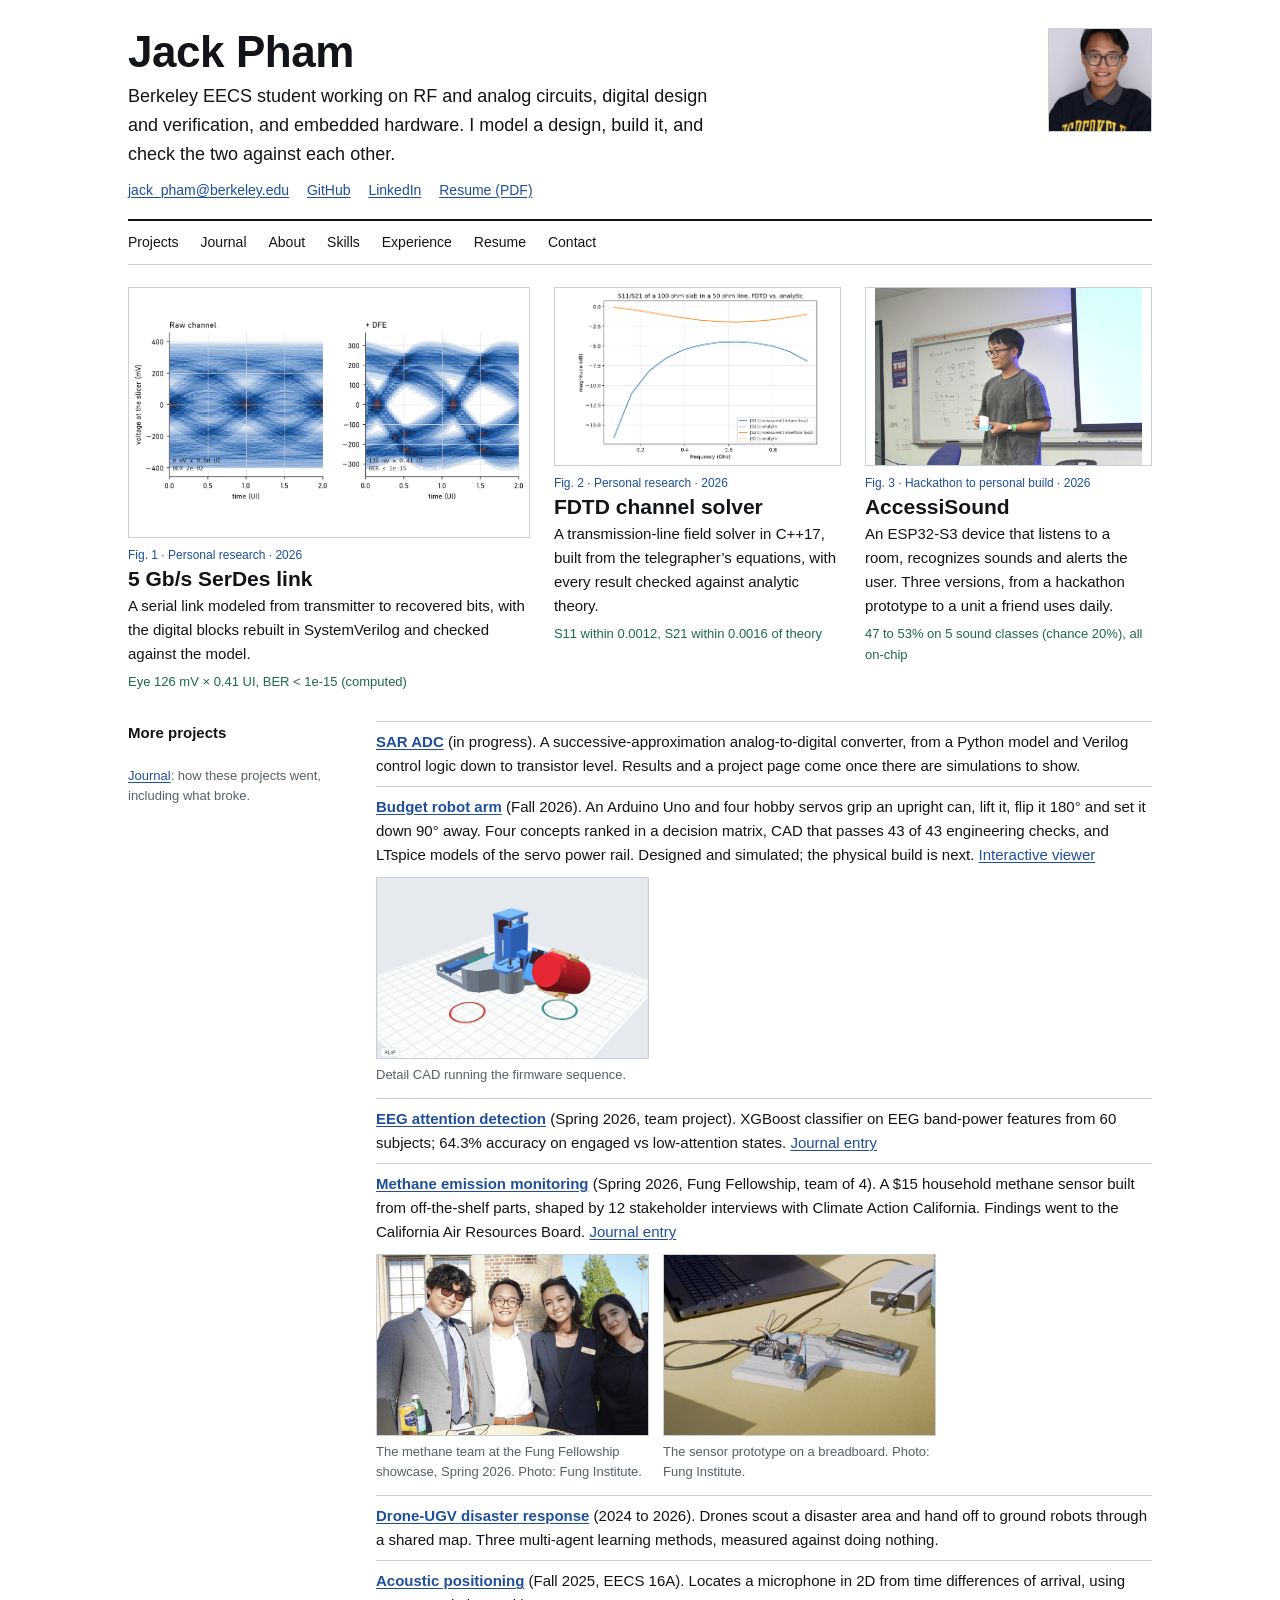
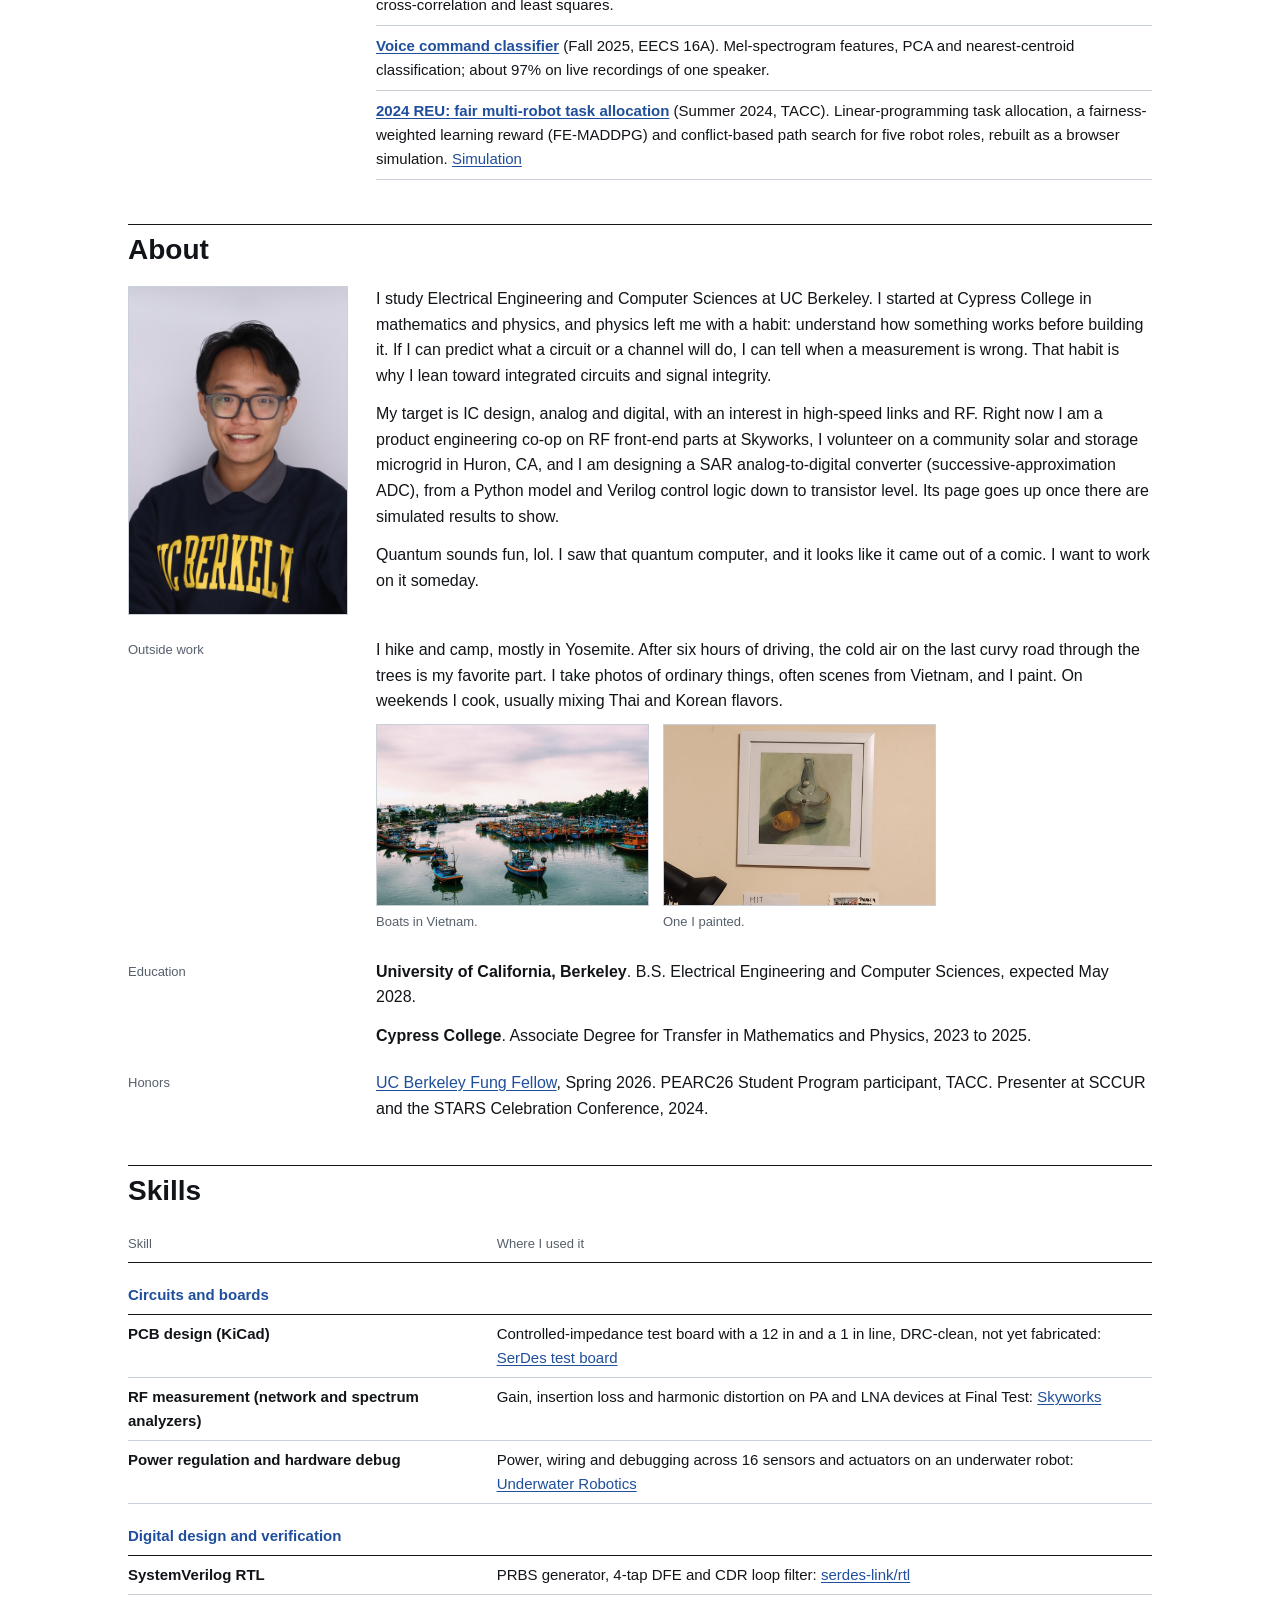
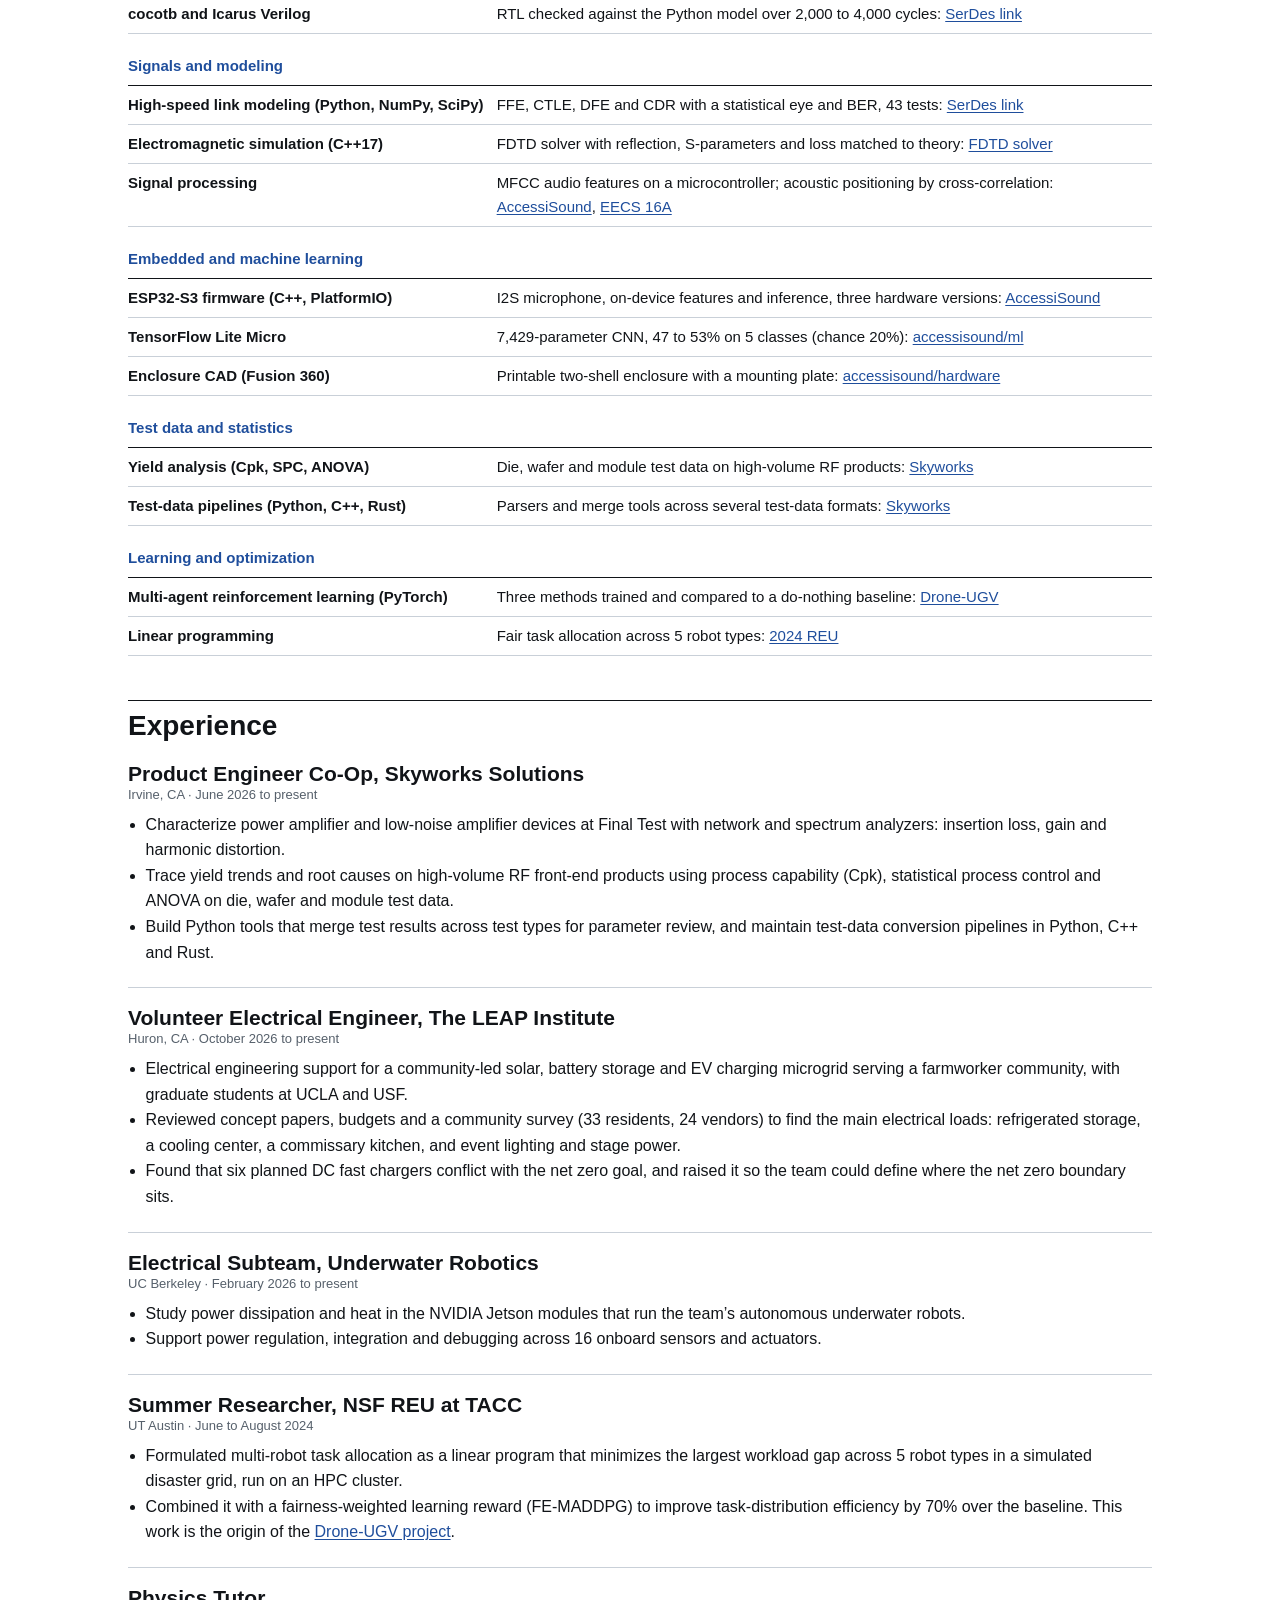
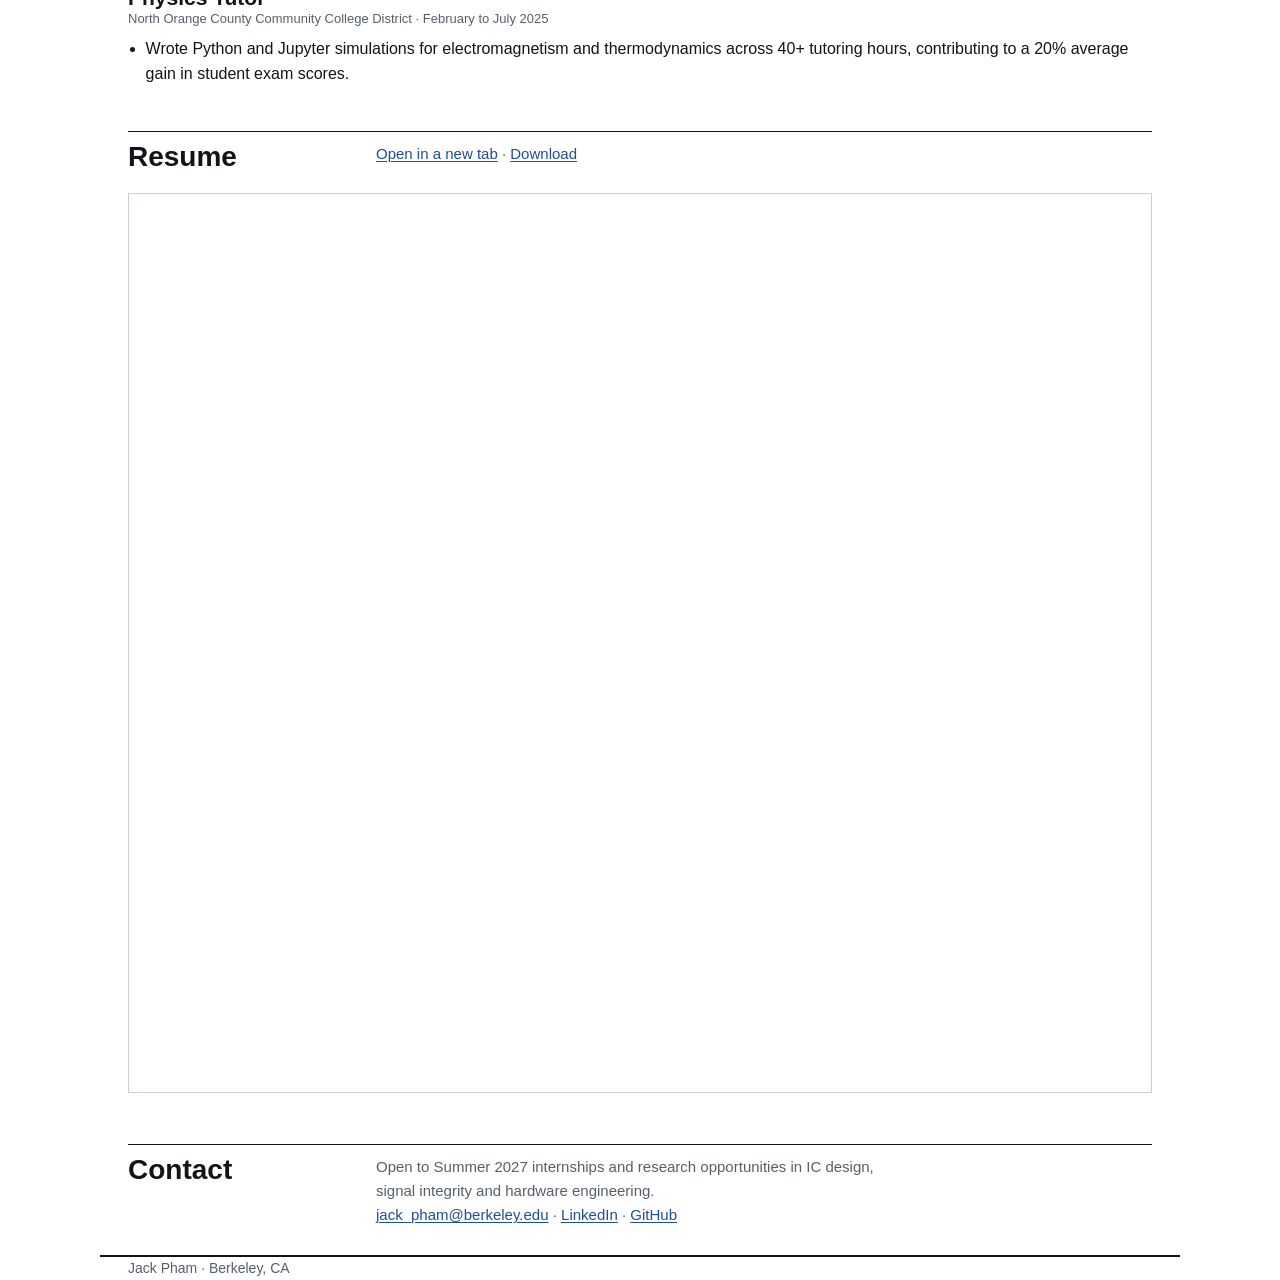
==== commit 60f7aad8: "move drone-ugv down" ====
--- a/index.html
+++ b/index.html
@@ -47,7 +47,6 @@
         <li><b><a href="https://github.com/jackpham-rgb/MEproject2026F" target="_blank" rel="noopener">Budget robot arm</a></b> (Fall 2026). An Arduino Uno and four hobby servos grip an upright can, lift it, flip it 180° and set it down 90° away. Four concepts ranked in a decision matrix, CAD that passes 43 of 43 engineering checks, and LTspice models of the servo power rail. Designed and simulated; the physical build is next. <a href="https://jackpham-rgb.github.io/MEproject2026F/" target="_blank" rel="noopener">Interactive viewer</a>
           <div class="thumbs"><figure><img src="assets/img/projects/robot-arm-cad.gif" alt="Animated CAD of the robot arm" loading="lazy"><figcaption>Detail CAD running the firmware sequence.</figcaption></figure></div>
         </li>
-        <li><b><a href="project.html?p=drone-ugv">Drone-UGV disaster response</a></b> (2024 to 2026). Drones scout a disaster area and hand off to ground robots through a shared map. Three multi-agent learning methods, measured against doing nothing.</li>
         <li><b><a href="https://github.com/andersvestrum/eeg-attention-analysis" target="_blank" rel="noopener">EEG attention detection</a></b> (Spring 2026, team project). XGBoost classifier on EEG band-power features from 60 subjects; 64.3% accuracy on engaged vs low-attention states. <a href="journal.html#garbage-in">Journal entry</a></li>
         <li><b><a href="https://funginstitute.berkeley.edu/news/the-invisible-methane-crisis-and-what-fung-fellows-are-doing-about-it/" target="_blank" rel="noopener">Methane emission monitoring</a></b> (Spring 2026, Fung Fellowship, team of 4). A $15 household methane sensor built from off-the-shelf parts, shaped by 12 stakeholder interviews with Climate Action California. Findings went to the California Air Resources Board. <a href="journal.html#interviews-before-hardware">Journal entry</a>
           <div class="thumbs">
@@ -55,6 +54,7 @@
             <figure><img src="assets/img/projects/methane-prototype.jpg" alt="Methane sensor prototype on a breadboard" loading="lazy"><figcaption>The sensor prototype on a breadboard. Photo: Fung Institute.</figcaption></figure>
           </div>
         </li>
+        <li><b><a href="project.html?p=drone-ugv">Drone-UGV disaster response</a></b> (2024 to 2026). Drones scout a disaster area and hand off to ground robots through a shared map. Three multi-agent learning methods, measured against doing nothing.</li>
         <li><b><a href="journal.html#signals-as-vectors">Acoustic positioning</a></b> (Fall 2025, EECS 16A). Locates a microphone in 2D from time differences of arrival, using cross-correlation and least squares.</li>
         <li><b><a href="journal.html#signals-as-vectors">Voice command classifier</a></b> (Fall 2025, EECS 16A). Mel-spectrogram features, PCA and nearest-centroid classification; about 97% on live recordings of one speaker.</li>
         <li><b><a href="https://github.com/jackpham-rgb/area-disaster-response" target="_blank" rel="noopener">2024 REU: fair multi-robot task allocation</a></b> (Summer 2024, TACC). Linear-programming task allocation, a fairness-weighted learning reward (FE-MADDPG) and conflict-based path search for five robot roles, rebuilt as a browser simulation. <a href="https://jackpham-rgb.github.io/area-disaster-response/simulation_v2.html" target="_blank" rel="noopener">Simulation</a></li>
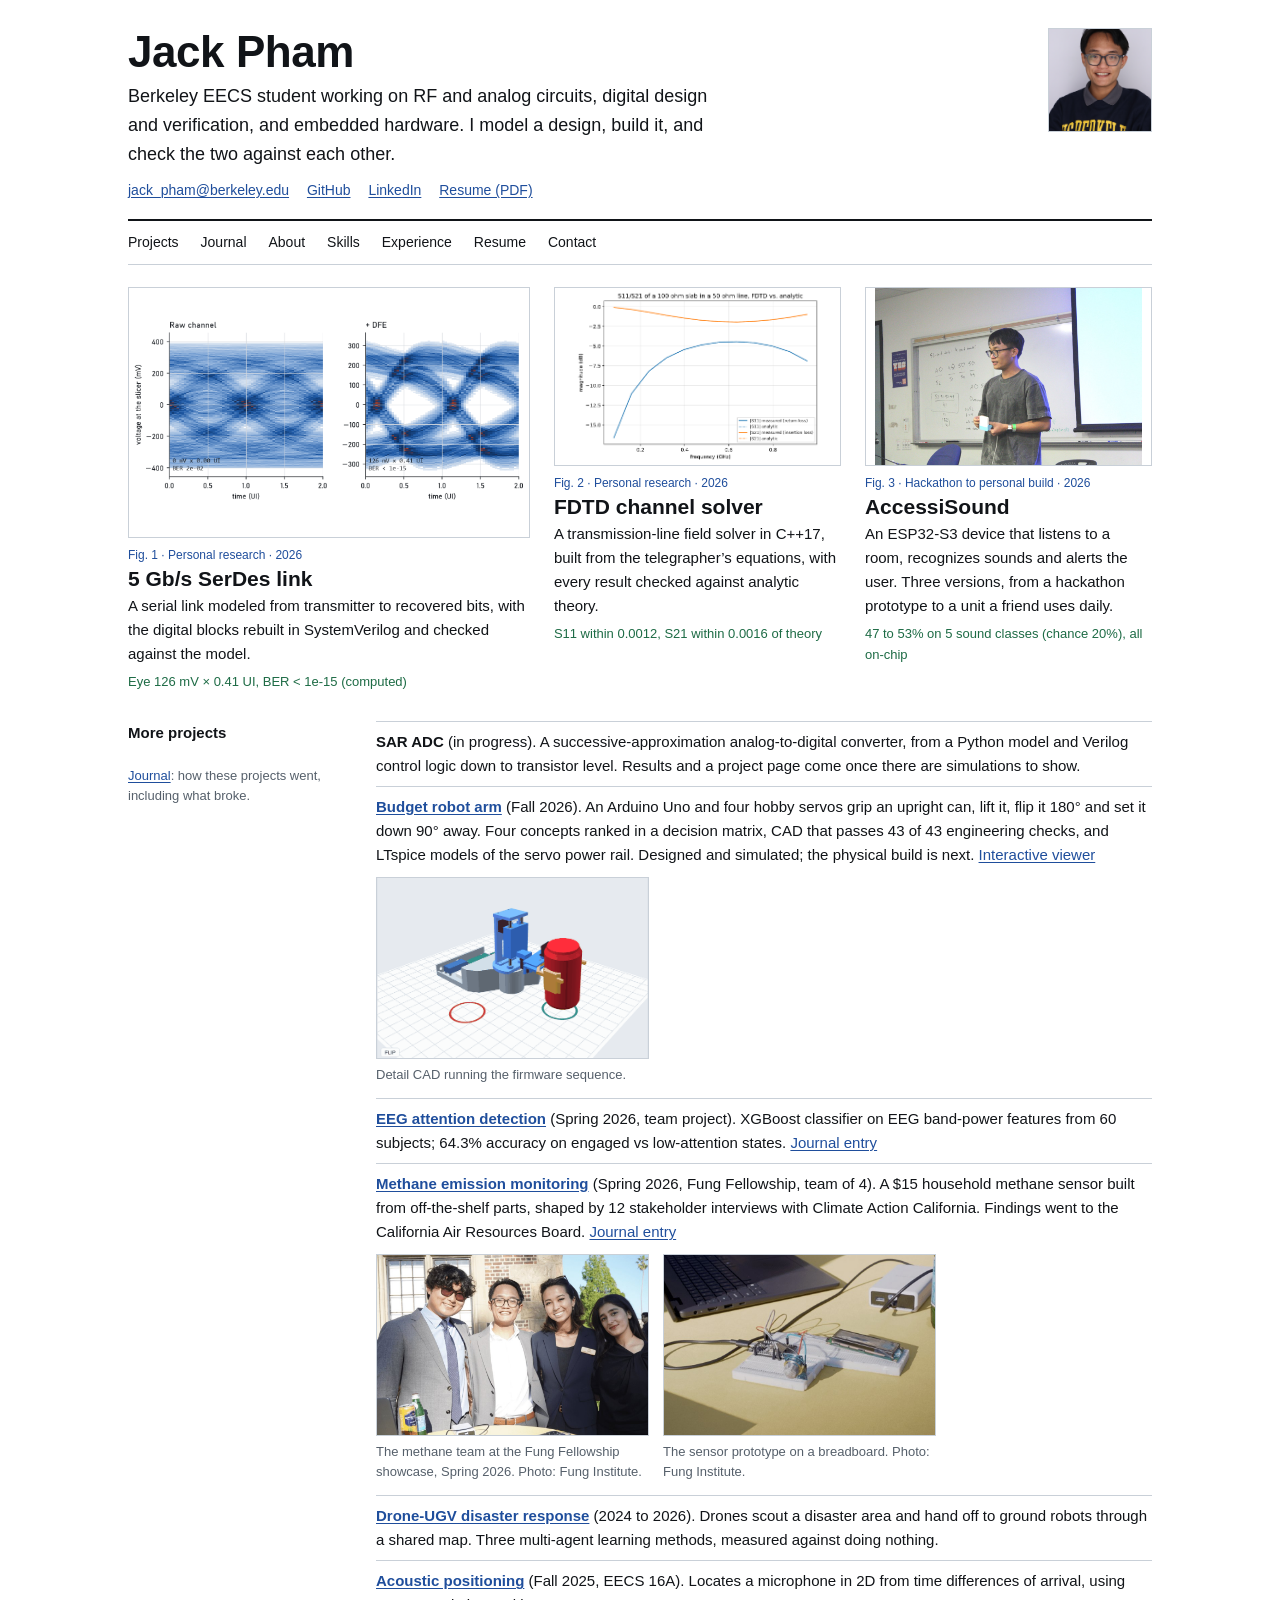
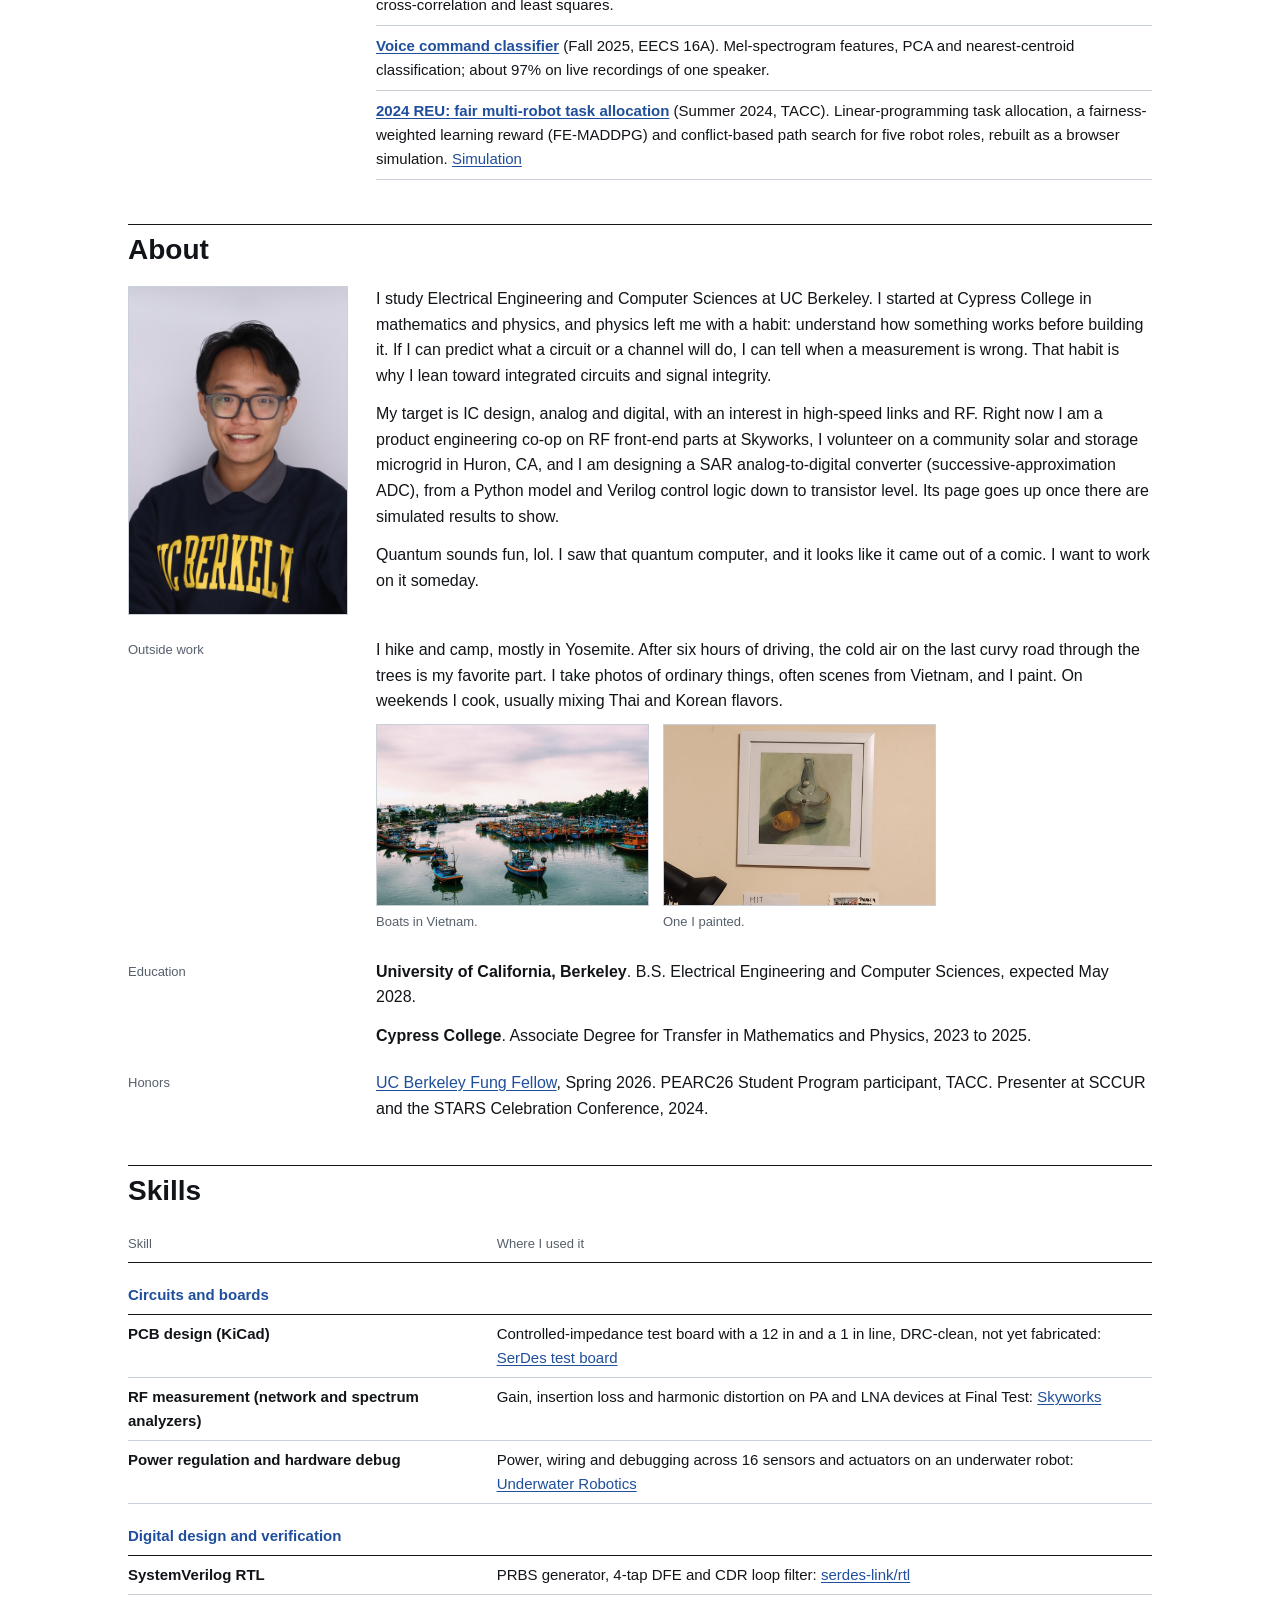
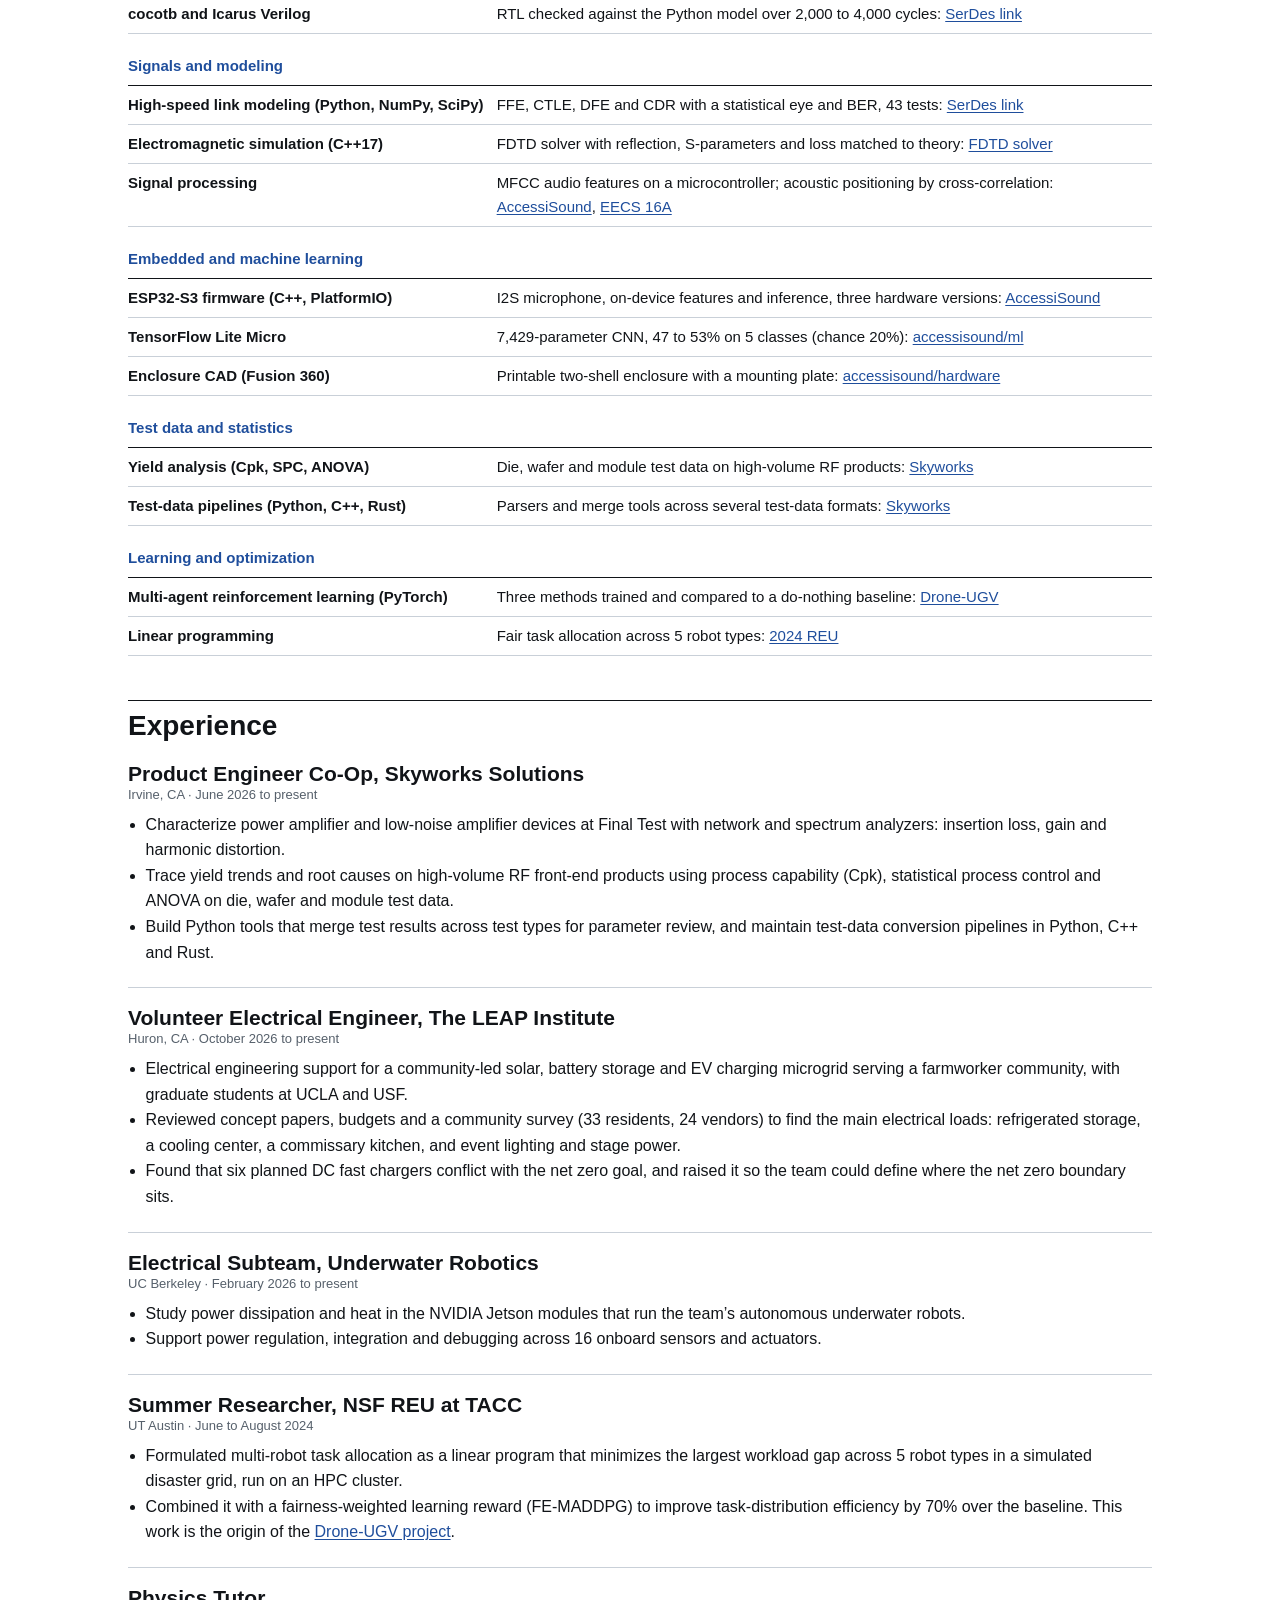
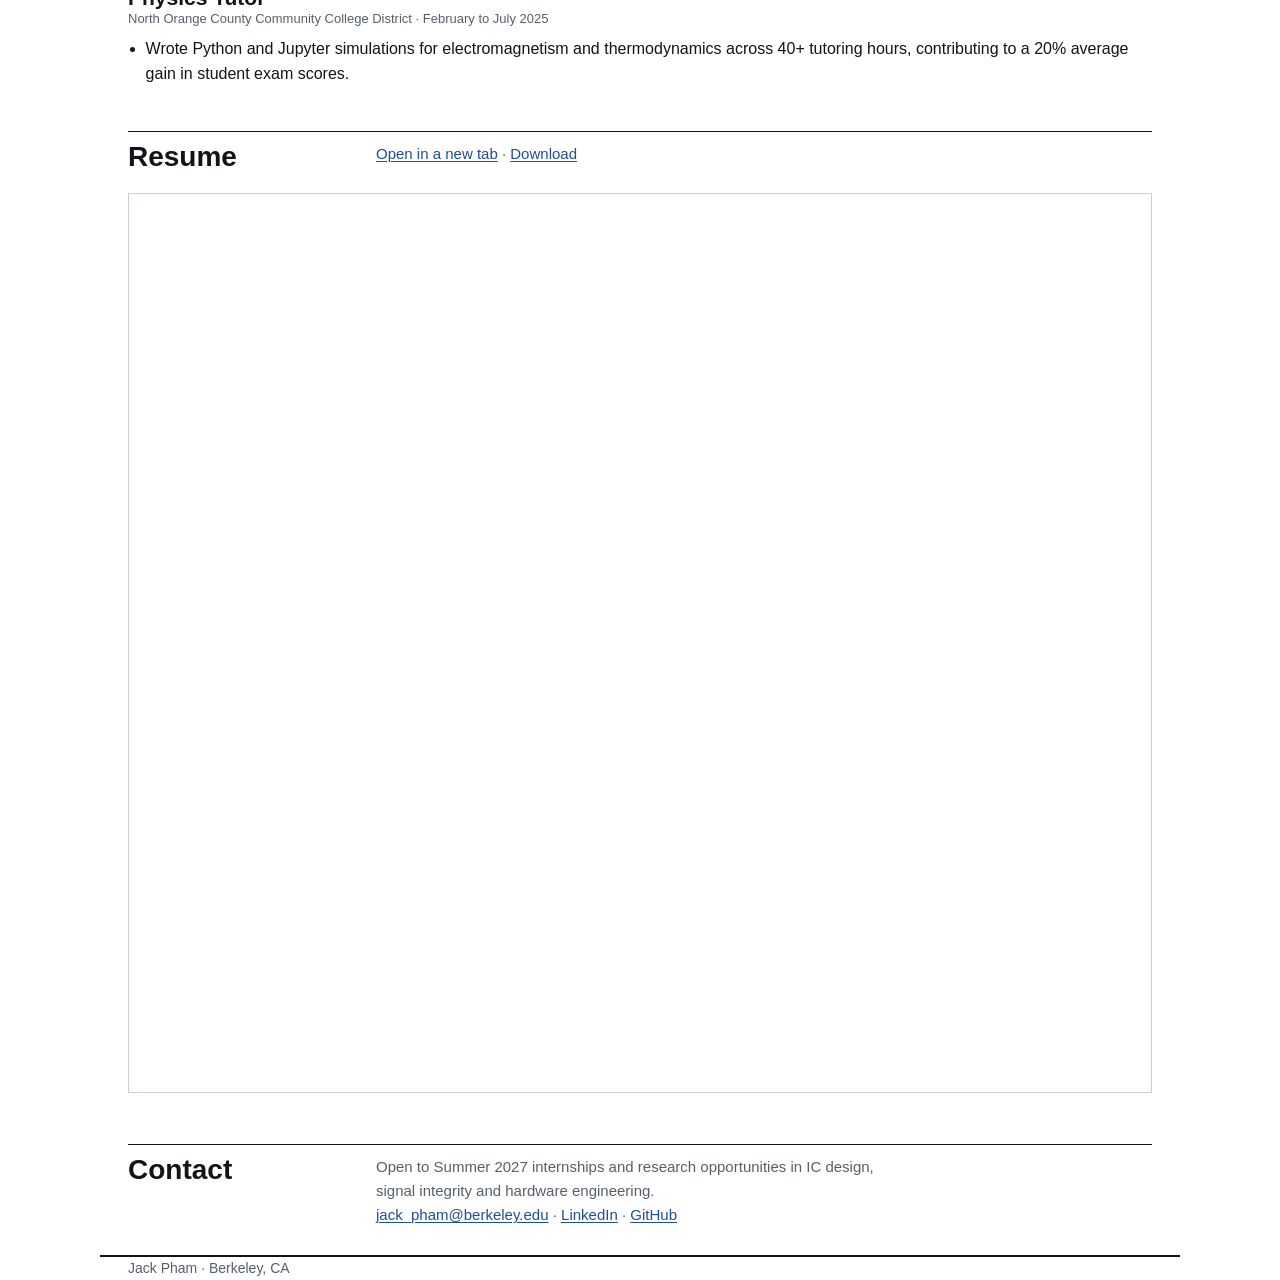
==== commit 6a8c052e: "fix vague links" ====
--- a/index.html
+++ b/index.html
@@ -43,7 +43,7 @@
     <div class="more">
       <div class="mono muted"><b class="more-h">More projects</b><br><br><a href="journal.html">Journal</a>: how these projects went, including what broke.</div>
       <ul id="more">
-        <li><b><a href="#about">SAR ADC</a></b> (in progress). A successive-approximation analog-to-digital converter, from a Python model and Verilog control logic down to transistor level. Results and a project page come once there are simulations to show.</li>
+        <li><b>SAR ADC</b> (in progress). A successive-approximation analog-to-digital converter, from a Python model and Verilog control logic down to transistor level. Results and a project page come once there are simulations to show.</li>
         <li><b><a href="https://github.com/jackpham-rgb/MEproject2026F" target="_blank" rel="noopener">Budget robot arm</a></b> (Fall 2026). An Arduino Uno and four hobby servos grip an upright can, lift it, flip it 180° and set it down 90° away. Four concepts ranked in a decision matrix, CAD that passes 43 of 43 engineering checks, and LTspice models of the servo power rail. Designed and simulated; the physical build is next. <a href="https://jackpham-rgb.github.io/MEproject2026F/" target="_blank" rel="noopener">Interactive viewer</a>
           <div class="thumbs"><figure><img src="assets/img/projects/robot-arm-cad.gif" alt="Animated CAD of the robot arm" loading="lazy"><figcaption>Detail CAD running the firmware sequence.</figcaption></figure></div>
         </li>
@@ -104,8 +104,8 @@
       <tbody>
         <tr class="grp"><th colspan="2">Circuits and boards</th></tr>
         <tr><td>PCB design (KiCad)</td><td>Controlled-impedance test board with a 12 in and a 1 in line, DRC-clean, not yet fabricated: <a href="https://github.com/jackpham-rgb/serdes-link/tree/main/pcb" target="_blank" rel="noopener">SerDes test board</a></td></tr>
-        <tr><td>RF measurement (network and spectrum analyzers)</td><td>Gain, insertion loss and harmonic distortion on PA and LNA devices at Final Test: <a href="#experience">Skyworks</a></td></tr>
-        <tr><td>Power regulation and hardware debug</td><td>Power, wiring and debugging across 16 sensors and actuators on an underwater robot: <a href="#experience">Underwater Robotics</a></td></tr>
+        <tr><td>RF measurement (network and spectrum analyzers)</td><td>Gain, insertion loss and harmonic distortion on PA and LNA devices at Final Test: <a href="#skyworks">Skyworks</a></td></tr>
+        <tr><td>Power regulation and hardware debug</td><td>Power, wiring and debugging across 16 sensors and actuators on an underwater robot: <a href="#underwater">Underwater Robotics</a></td></tr>
       </tbody>
       <tbody>
         <tr class="grp"><th colspan="2">Digital design and verification</th></tr>
@@ -126,13 +126,13 @@
       </tbody>
       <tbody>
         <tr class="grp"><th colspan="2">Test data and statistics</th></tr>
-        <tr><td>Yield analysis (Cpk, SPC, ANOVA)</td><td>Die, wafer and module test data on high-volume RF products: <a href="#experience">Skyworks</a></td></tr>
-        <tr><td>Test-data pipelines (Python, C++, Rust)</td><td>Parsers and merge tools across several test-data formats: <a href="#experience">Skyworks</a></td></tr>
+        <tr><td>Yield analysis (Cpk, SPC, ANOVA)</td><td>Die, wafer and module test data on high-volume RF products: <a href="#skyworks">Skyworks</a></td></tr>
+        <tr><td>Test-data pipelines (Python, C++, Rust)</td><td>Parsers and merge tools across several test-data formats: <a href="#skyworks">Skyworks</a></td></tr>
       </tbody>
       <tbody>
         <tr class="grp"><th colspan="2">Learning and optimization</th></tr>
         <tr><td>Multi-agent reinforcement learning (PyTorch)</td><td>Three methods trained and compared to a do-nothing baseline: <a href="project.html?p=drone-ugv">Drone-UGV</a></td></tr>
-        <tr><td>Linear programming</td><td>Fair task allocation across 5 robot types: <a href="#experience">2024 REU</a></td></tr>
+        <tr><td>Linear programming</td><td>Fair task allocation across 5 robot types: <a href="https://github.com/jackpham-rgb/area-disaster-response" target="_blank" rel="noopener">2024 REU</a></td></tr>
       </tbody>
     </table>
   </section>
@@ -140,7 +140,7 @@
   <section id="experience">
     <div class="sec-head"><h2>Experience</h2><p></p></div>
 
-    <div class="job">
+    <div class="job" id="skyworks">
       <h3>Product Engineer Co-Op, Skyworks Solutions</h3>
       <p class="meta">Irvine, CA · June 2026 to present</p>
       <ul>
@@ -150,7 +150,7 @@
       </ul>
     </div>
 
-    <div class="job">
+    <div class="job" id="leap">
       <h3>Volunteer Electrical Engineer, The LEAP Institute</h3>
       <p class="meta">Huron, CA · October 2026 to present</p>
       <ul>
@@ -160,7 +160,7 @@
       </ul>
     </div>
 
-    <div class="job">
+    <div class="job" id="underwater">
       <h3>Electrical Subteam, Underwater Robotics</h3>
       <p class="meta">UC Berkeley · February 2026 to present</p>
       <ul>
@@ -169,7 +169,7 @@
       </ul>
     </div>
 
-    <div class="job">
+    <div class="job" id="reu">
       <h3>Summer Researcher, NSF REU at TACC</h3>
       <p class="meta">UT Austin · June to August 2024</p>
       <ul>
@@ -178,7 +178,7 @@
       </ul>
     </div>
 
-    <div class="job">
+    <div class="job" id="tutor">
       <h3>Physics Tutor</h3>
       <p class="meta">North Orange County Community College District · February to July 2025</p>
       <ul>
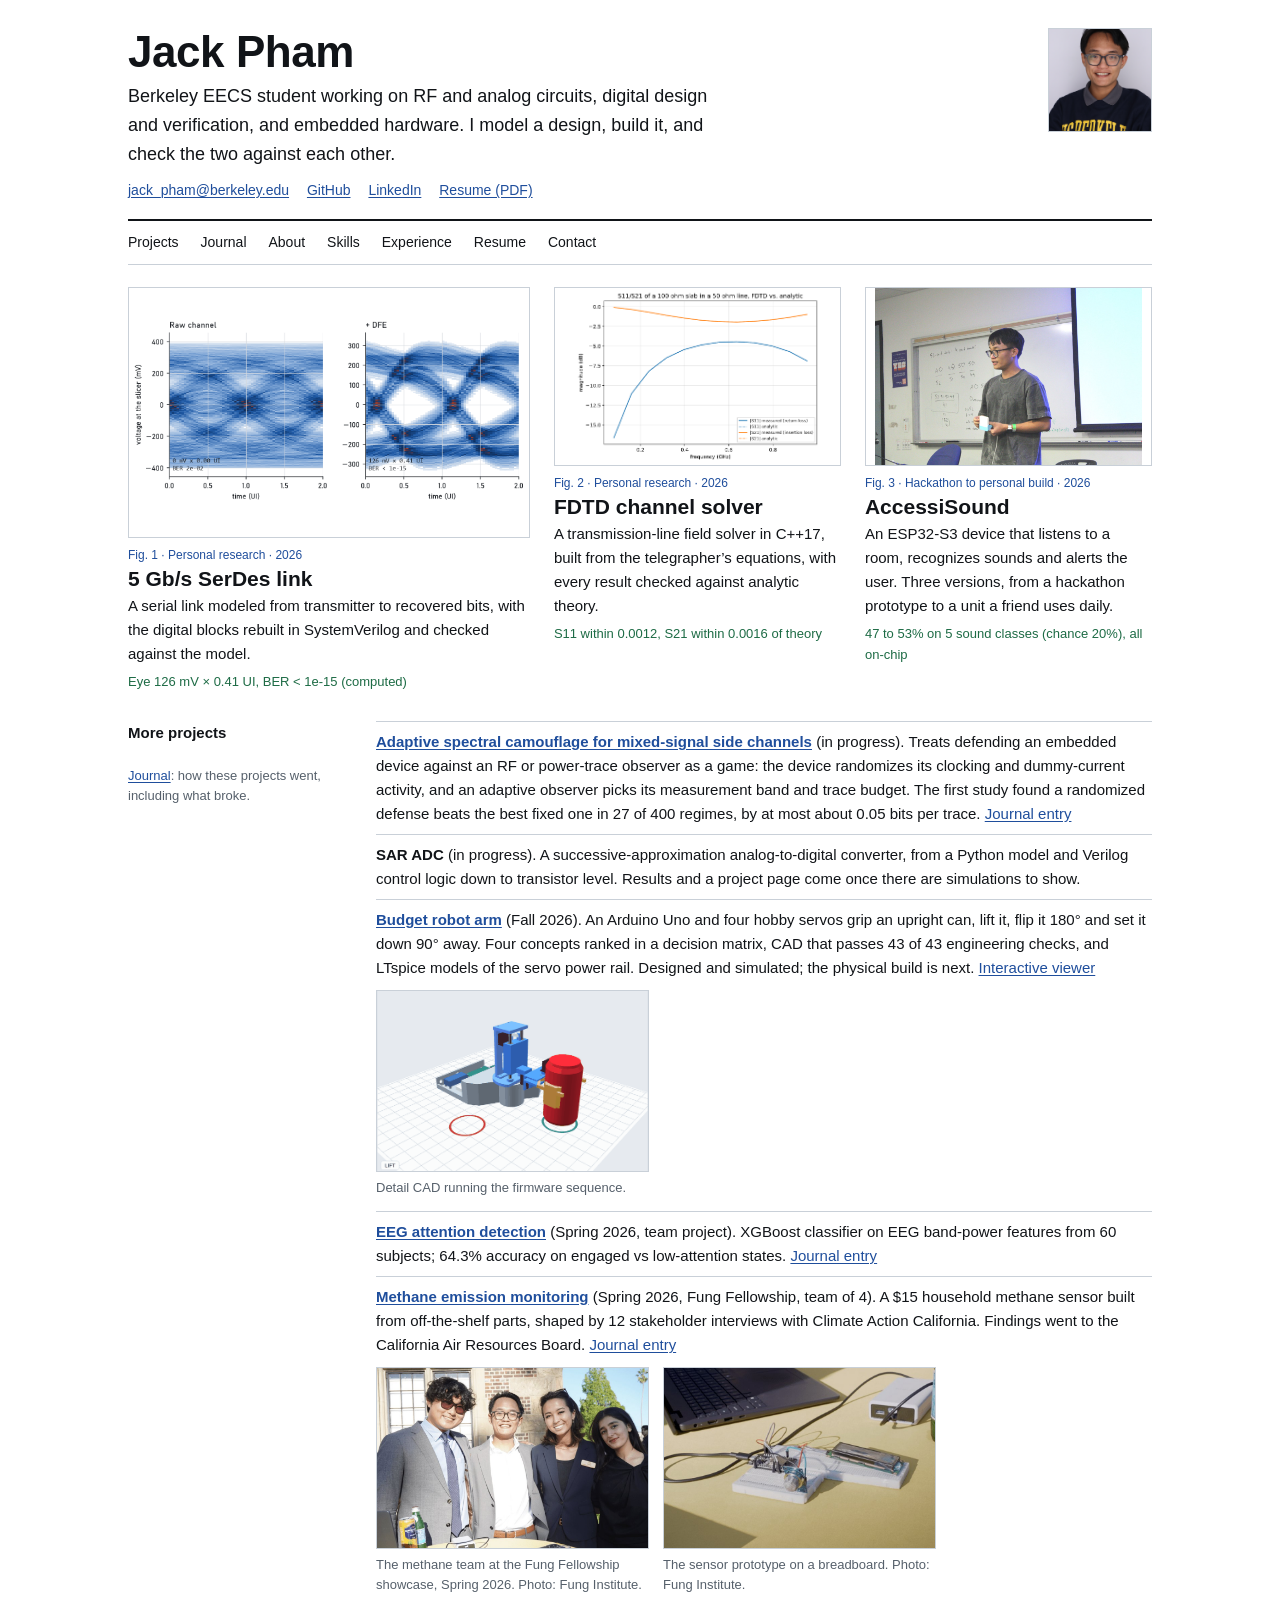
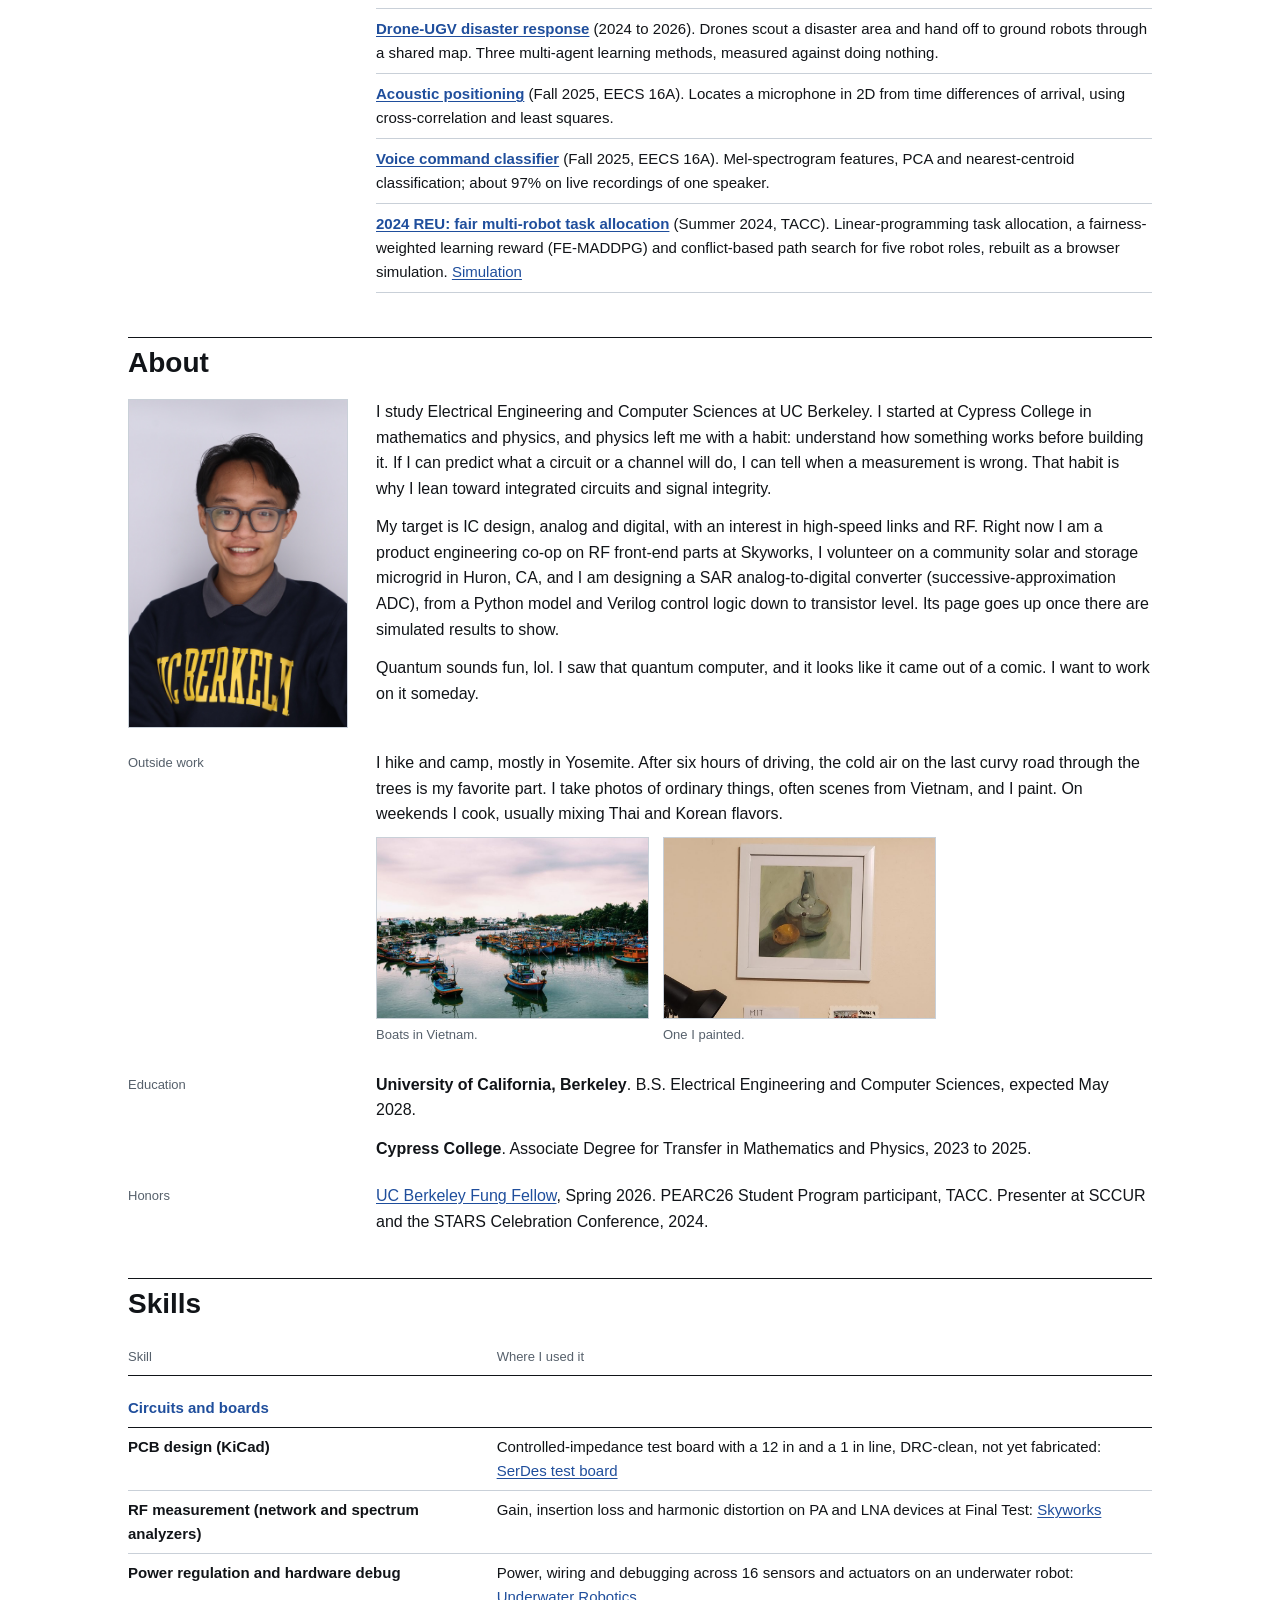
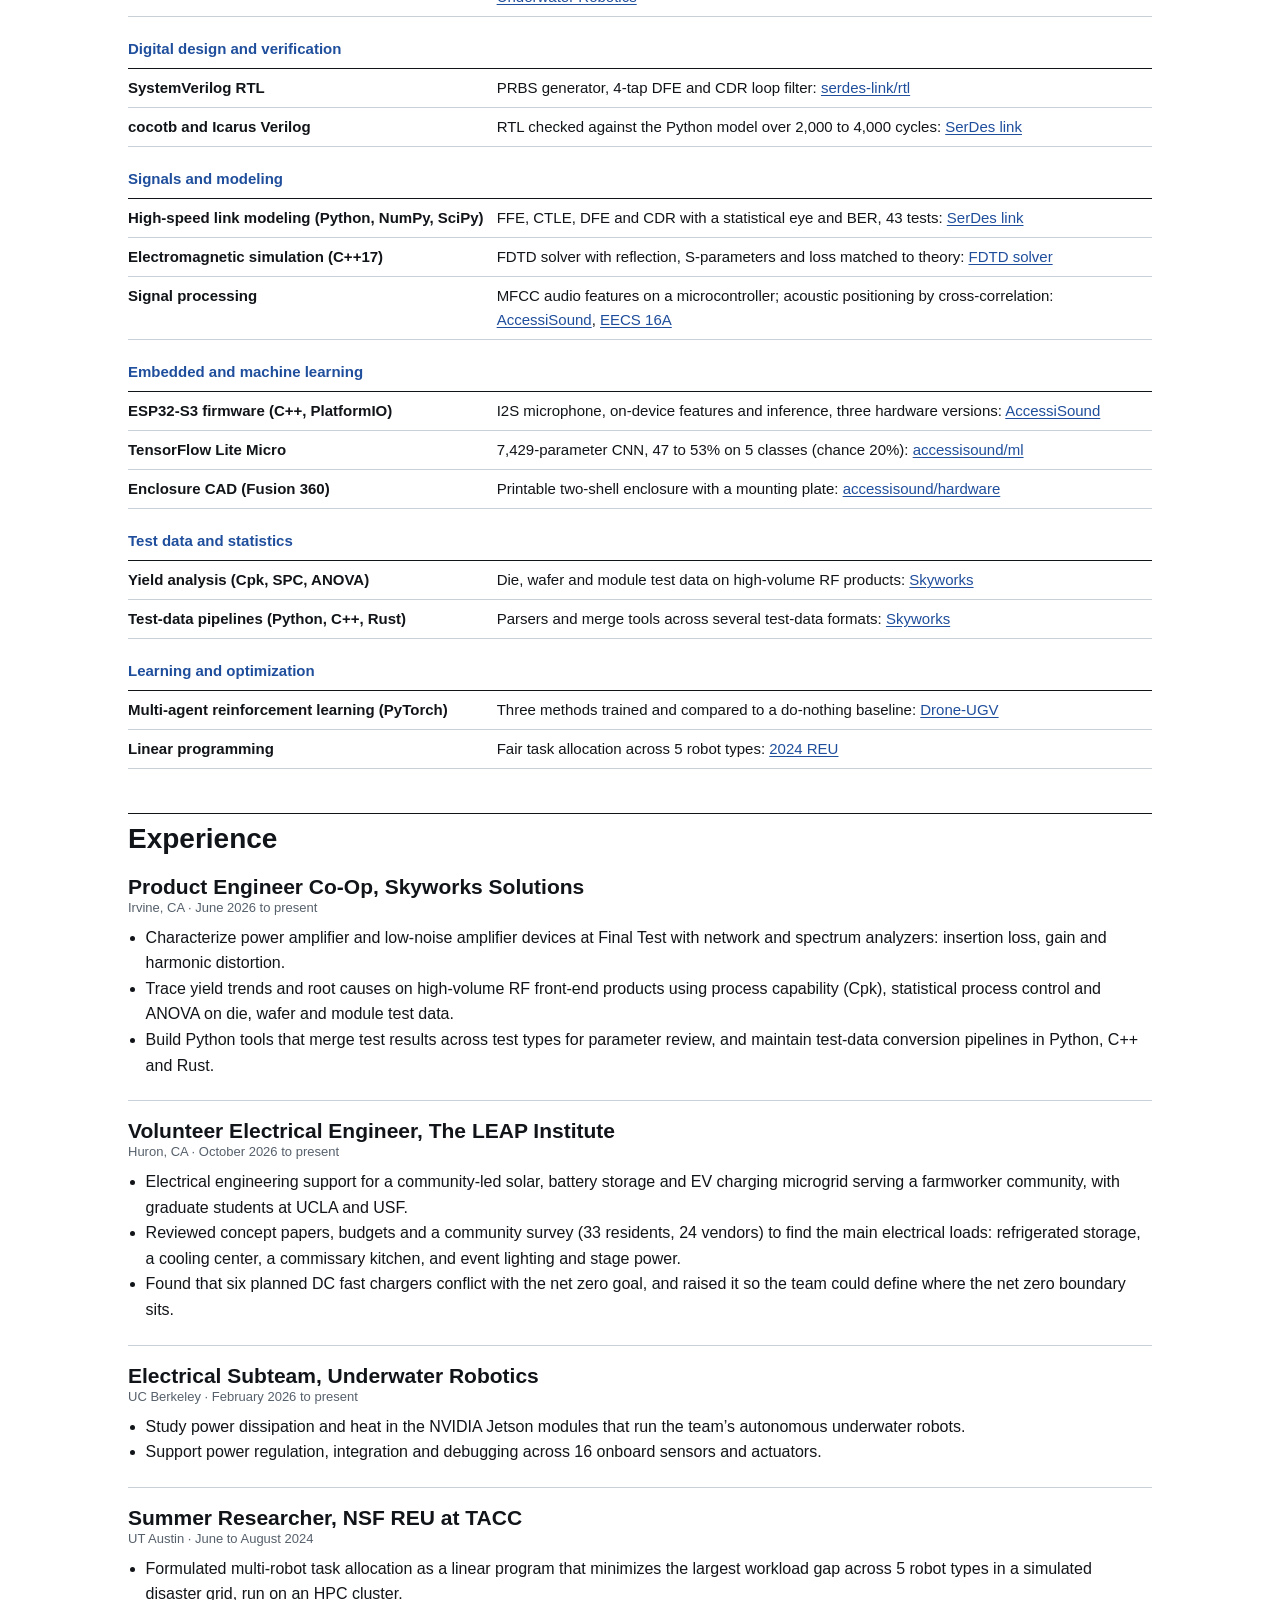
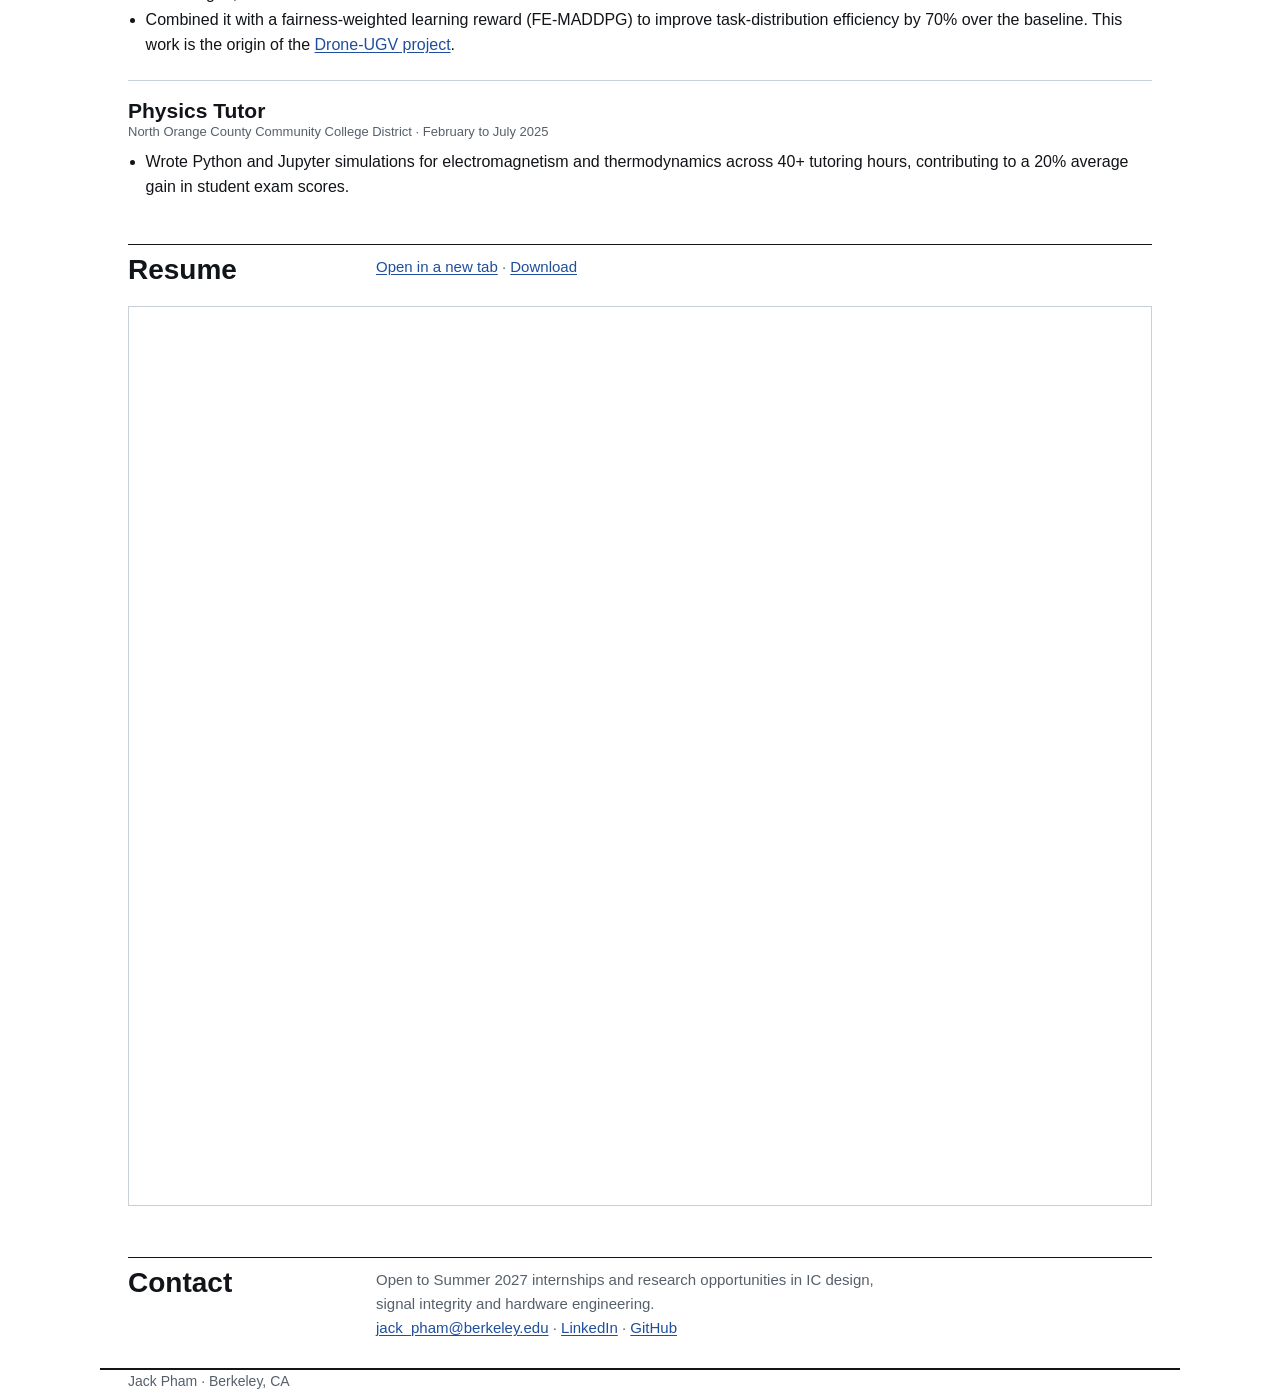
==== commit dfd7c67f: "add security game" ====
--- a/index.html
+++ b/index.html
@@ -43,6 +43,7 @@
     <div class="more">
       <div class="mono muted"><b class="more-h">More projects</b><br><br><a href="journal.html">Journal</a>: how these projects went, including what broke.</div>
       <ul id="more">
+        <li><b><a href="https://github.com/jackpham-rgb/rf-mixed-signal-security-game" target="_blank" rel="noopener">Adaptive spectral camouflage for mixed-signal side channels</a></b> (in progress). Treats defending an embedded device against an RF or power-trace observer as a game: the device randomizes its clocking and dummy-current activity, and an adaptive observer picks its measurement band and trace budget. The first study found a randomized defense beats the best fixed one in 27 of 400 regimes, by at most about 0.05 bits per trace. <a href="journal.html#game-theory-in-ee">Journal entry</a></li>
         <li><b>SAR ADC</b> (in progress). A successive-approximation analog-to-digital converter, from a Python model and Verilog control logic down to transistor level. Results and a project page come once there are simulations to show.</li>
         <li><b><a href="https://github.com/jackpham-rgb/MEproject2026F" target="_blank" rel="noopener">Budget robot arm</a></b> (Fall 2026). An Arduino Uno and four hobby servos grip an upright can, lift it, flip it 180° and set it down 90° away. Four concepts ranked in a decision matrix, CAD that passes 43 of 43 engineering checks, and LTspice models of the servo power rail. Designed and simulated; the physical build is next. <a href="https://jackpham-rgb.github.io/MEproject2026F/" target="_blank" rel="noopener">Interactive viewer</a>
           <div class="thumbs"><figure><img src="assets/img/projects/robot-arm-cad.gif" alt="Animated CAD of the robot arm" loading="lazy"><figcaption>Detail CAD running the firmware sequence.</figcaption></figure></div>
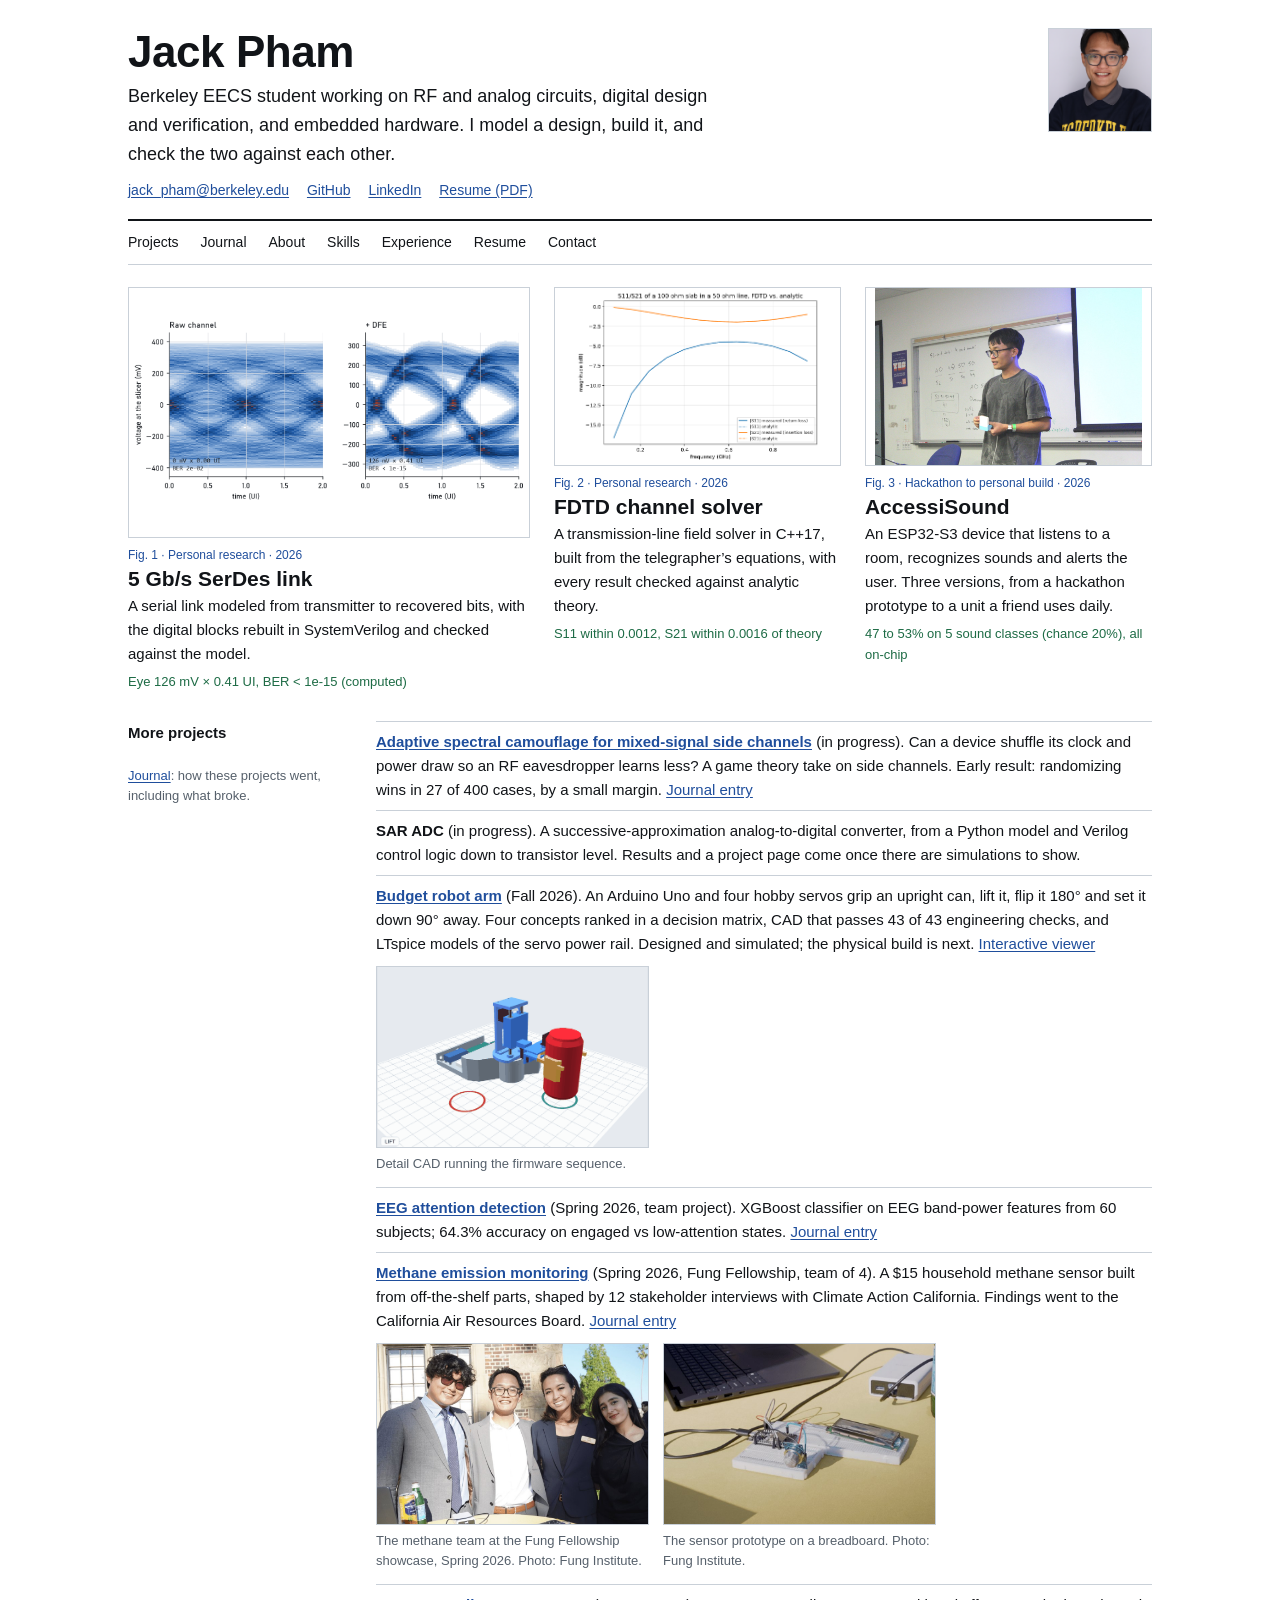
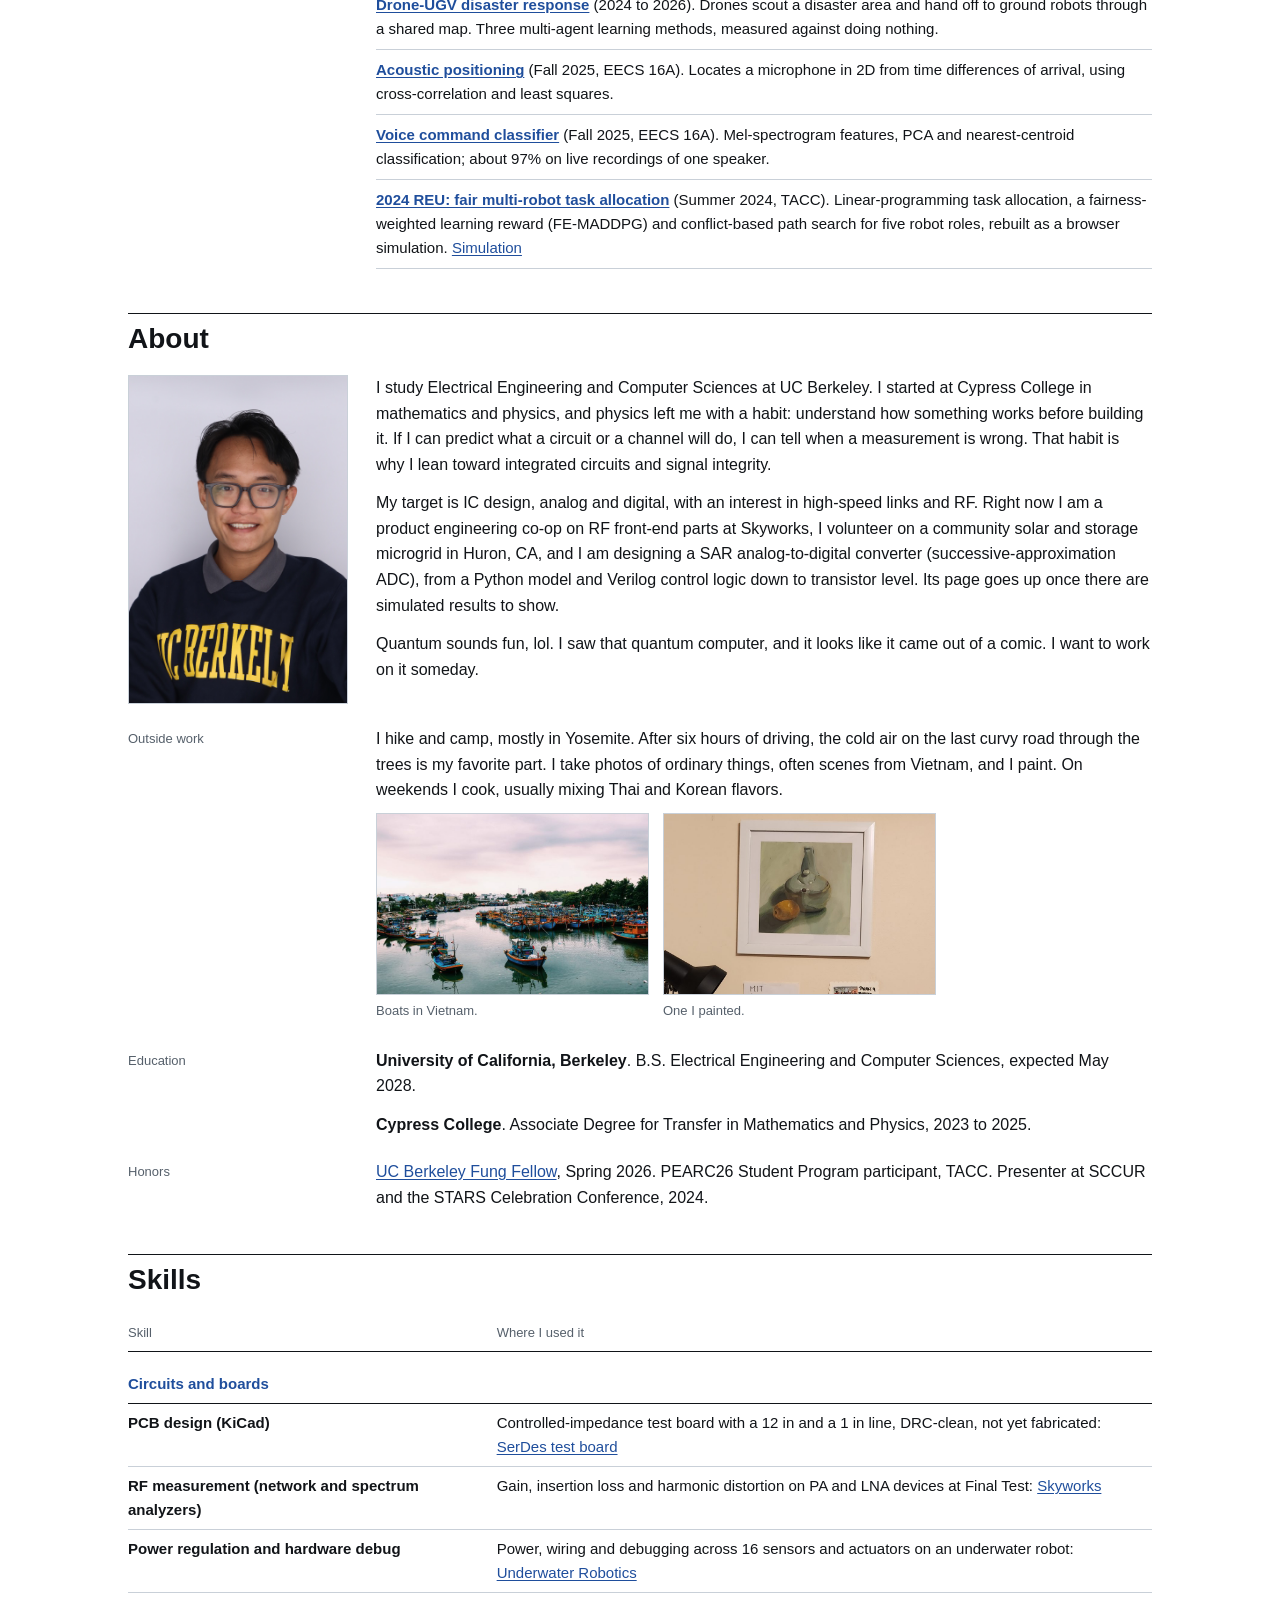
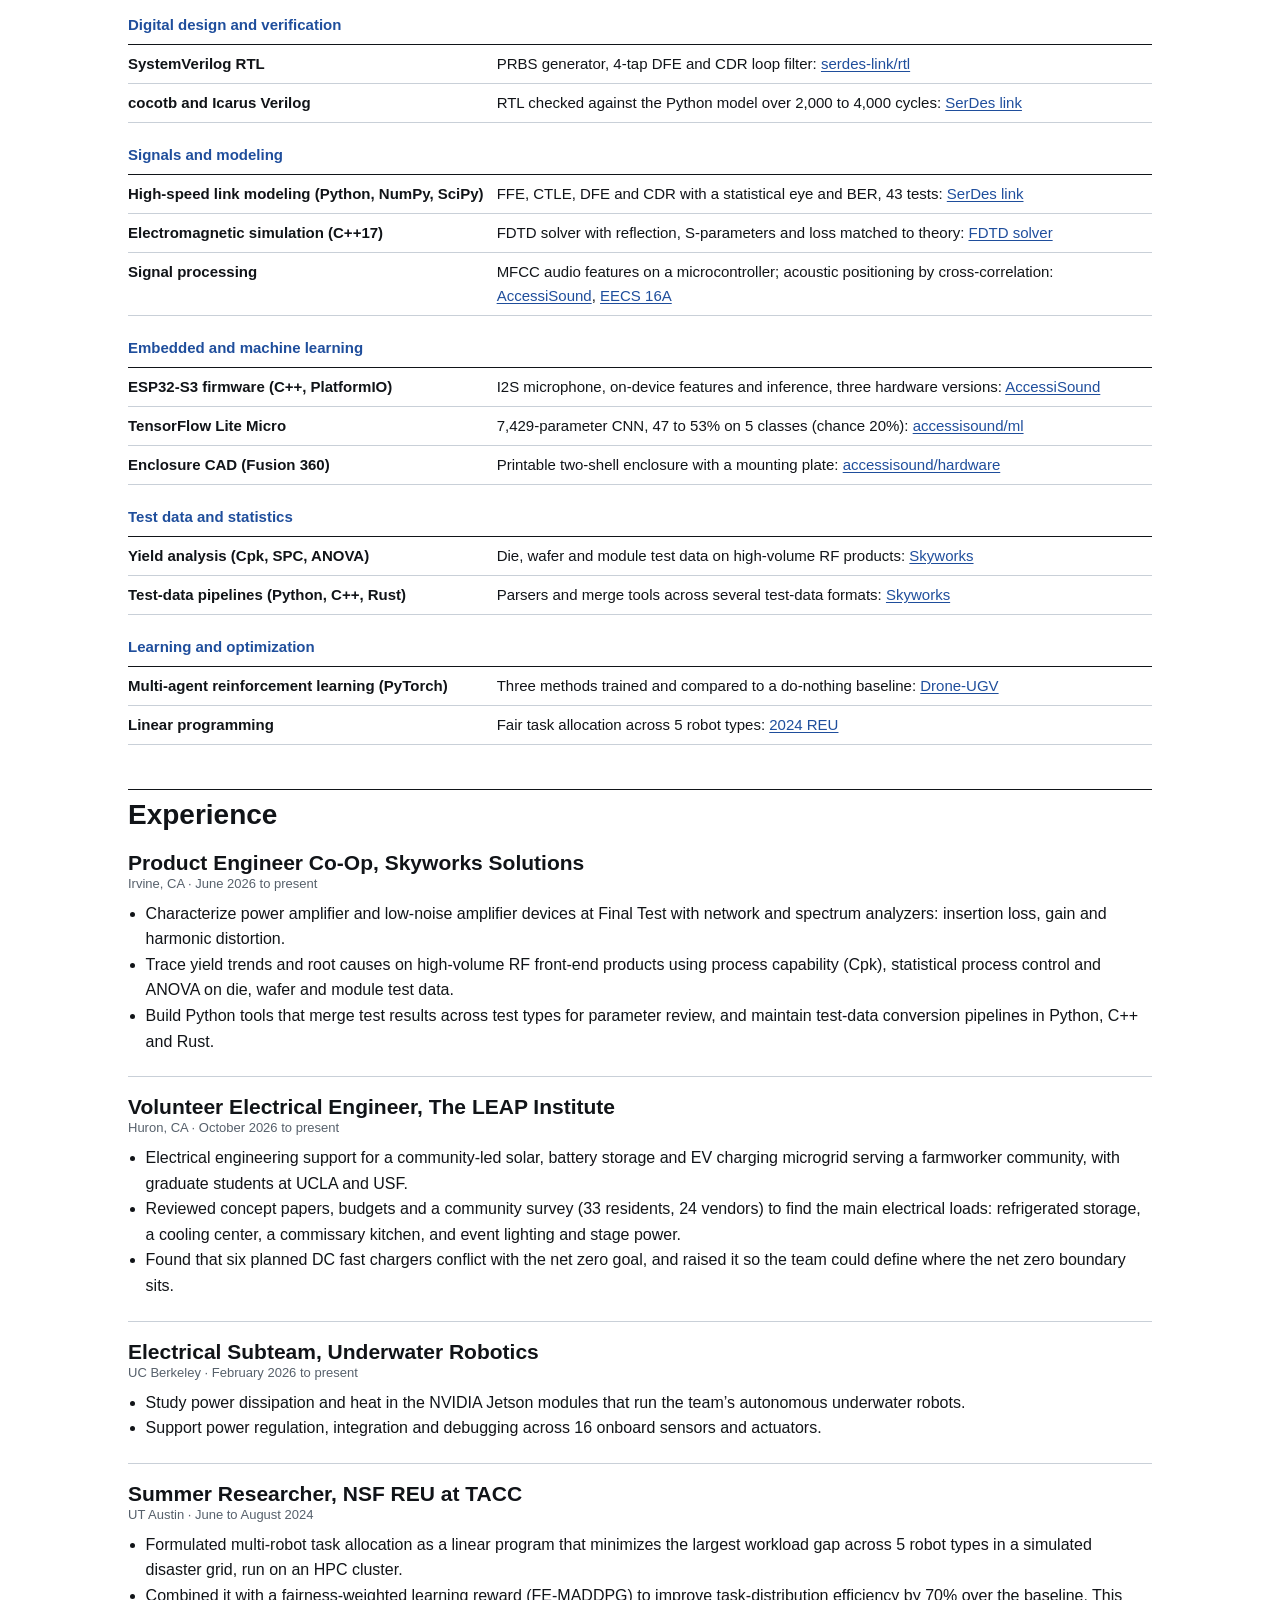
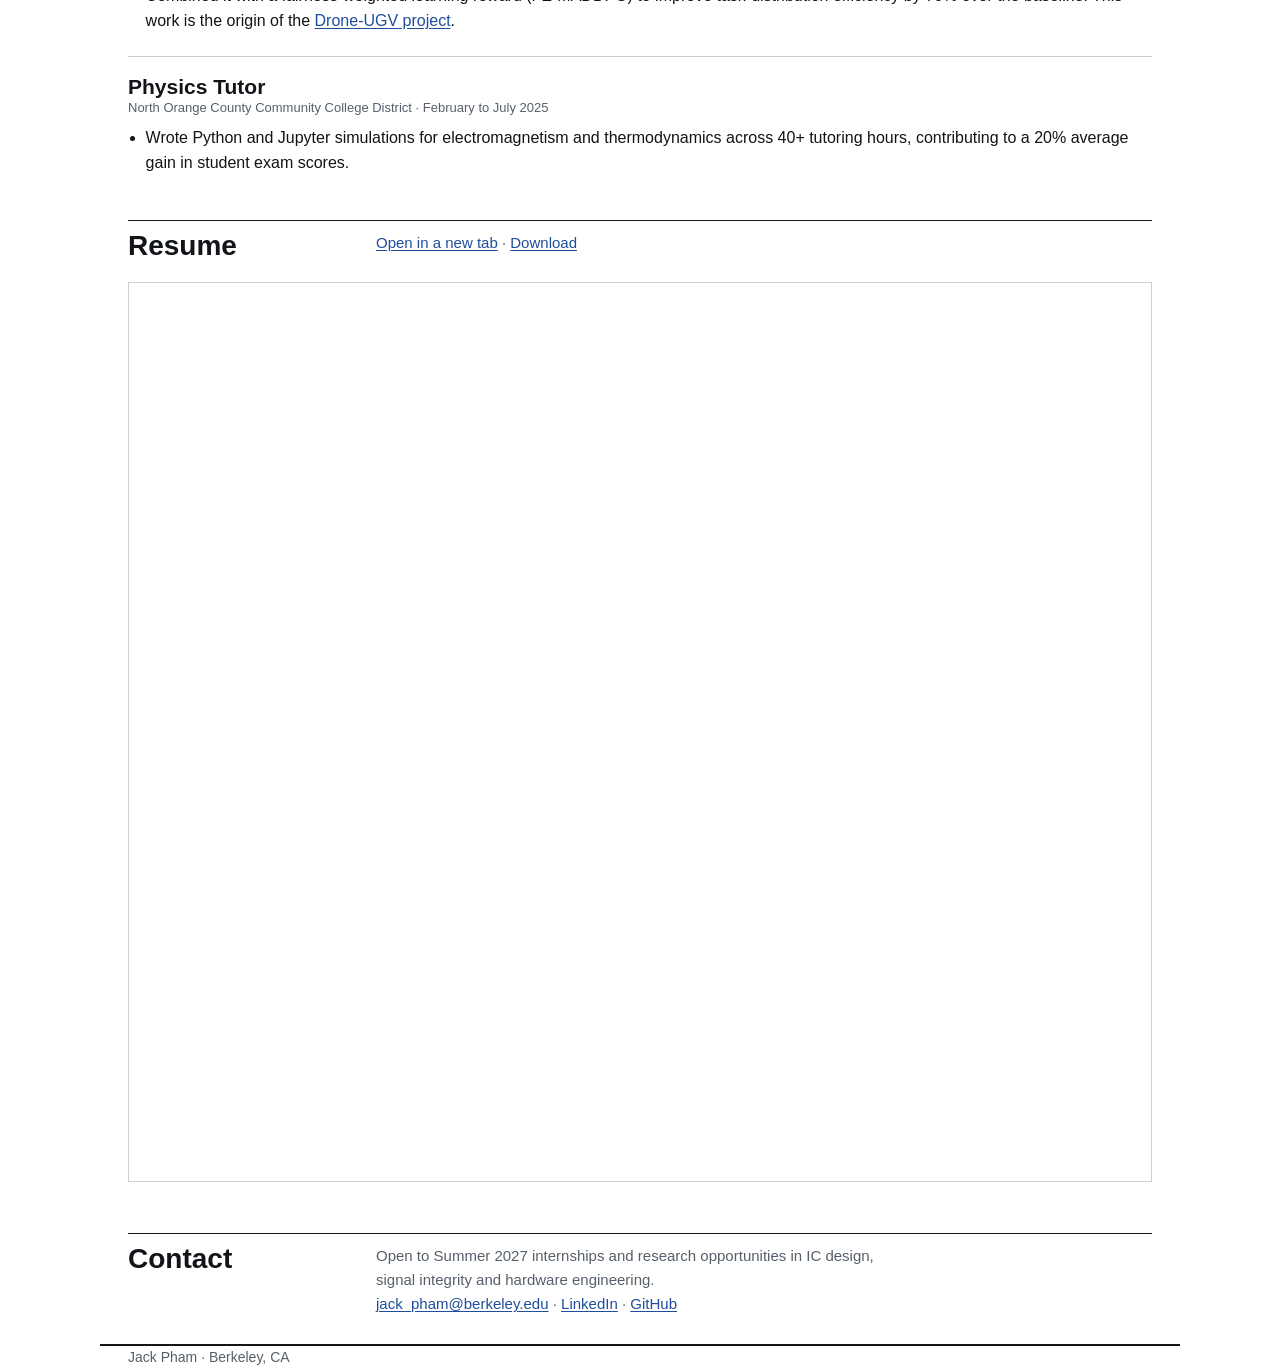
==== commit 04c2c503: "shorten game entry" ====
--- a/index.html
+++ b/index.html
@@ -43,7 +43,7 @@
     <div class="more">
       <div class="mono muted"><b class="more-h">More projects</b><br><br><a href="journal.html">Journal</a>: how these projects went, including what broke.</div>
       <ul id="more">
-        <li><b><a href="https://github.com/jackpham-rgb/rf-mixed-signal-security-game" target="_blank" rel="noopener">Adaptive spectral camouflage for mixed-signal side channels</a></b> (in progress). Treats defending an embedded device against an RF or power-trace observer as a game: the device randomizes its clocking and dummy-current activity, and an adaptive observer picks its measurement band and trace budget. The first study found a randomized defense beats the best fixed one in 27 of 400 regimes, by at most about 0.05 bits per trace. <a href="journal.html#game-theory-in-ee">Journal entry</a></li>
+        <li><b><a href="https://github.com/jackpham-rgb/rf-mixed-signal-security-game" target="_blank" rel="noopener">Adaptive spectral camouflage for mixed-signal side channels</a></b> (in progress). Can a device shuffle its clock and power draw so an RF eavesdropper learns less? A game theory take on side channels. Early result: randomizing wins in 27 of 400 cases, by a small margin. <a href="journal.html#game-theory-in-ee">Journal entry</a></li>
         <li><b>SAR ADC</b> (in progress). A successive-approximation analog-to-digital converter, from a Python model and Verilog control logic down to transistor level. Results and a project page come once there are simulations to show.</li>
         <li><b><a href="https://github.com/jackpham-rgb/MEproject2026F" target="_blank" rel="noopener">Budget robot arm</a></b> (Fall 2026). An Arduino Uno and four hobby servos grip an upright can, lift it, flip it 180° and set it down 90° away. Four concepts ranked in a decision matrix, CAD that passes 43 of 43 engineering checks, and LTspice models of the servo power rail. Designed and simulated; the physical build is next. <a href="https://jackpham-rgb.github.io/MEproject2026F/" target="_blank" rel="noopener">Interactive viewer</a>
           <div class="thumbs"><figure><img src="assets/img/projects/robot-arm-cad.gif" alt="Animated CAD of the robot arm" loading="lazy"><figcaption>Detail CAD running the firmware sequence.</figcaption></figure></div>
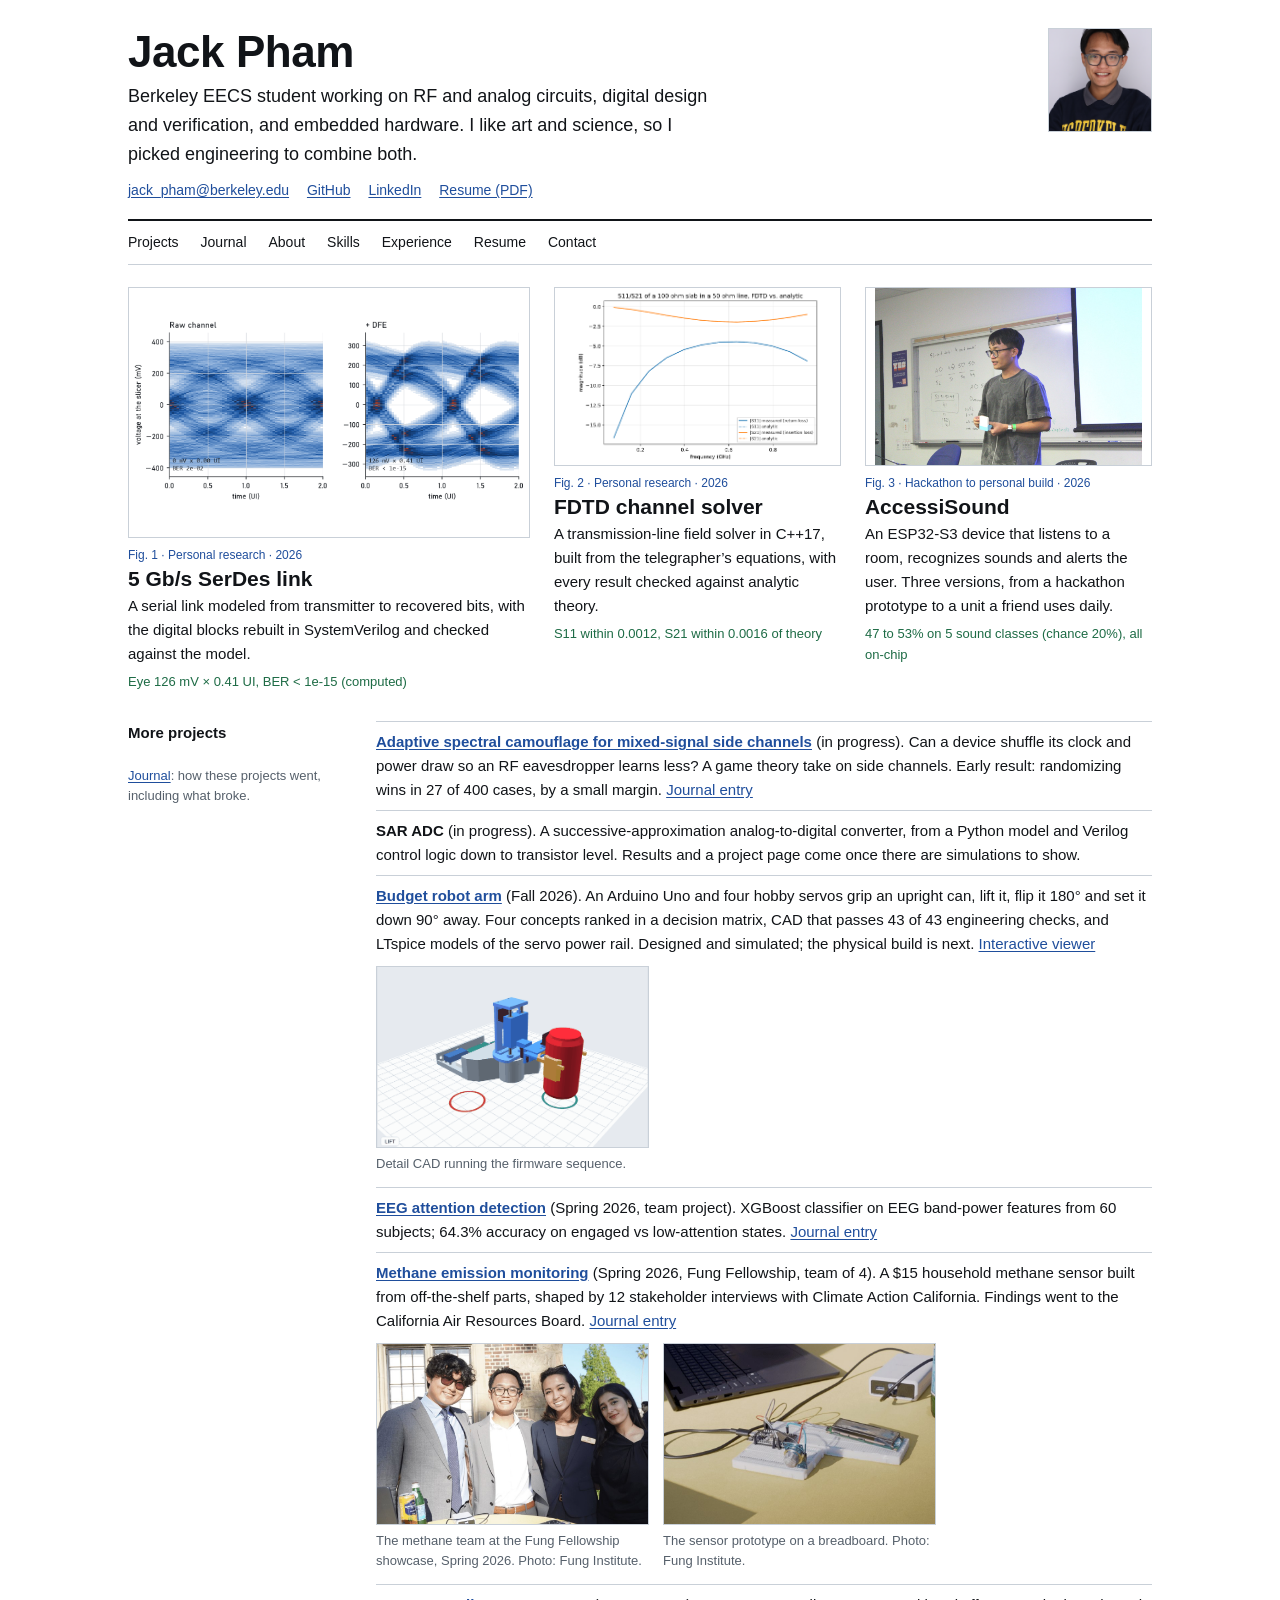
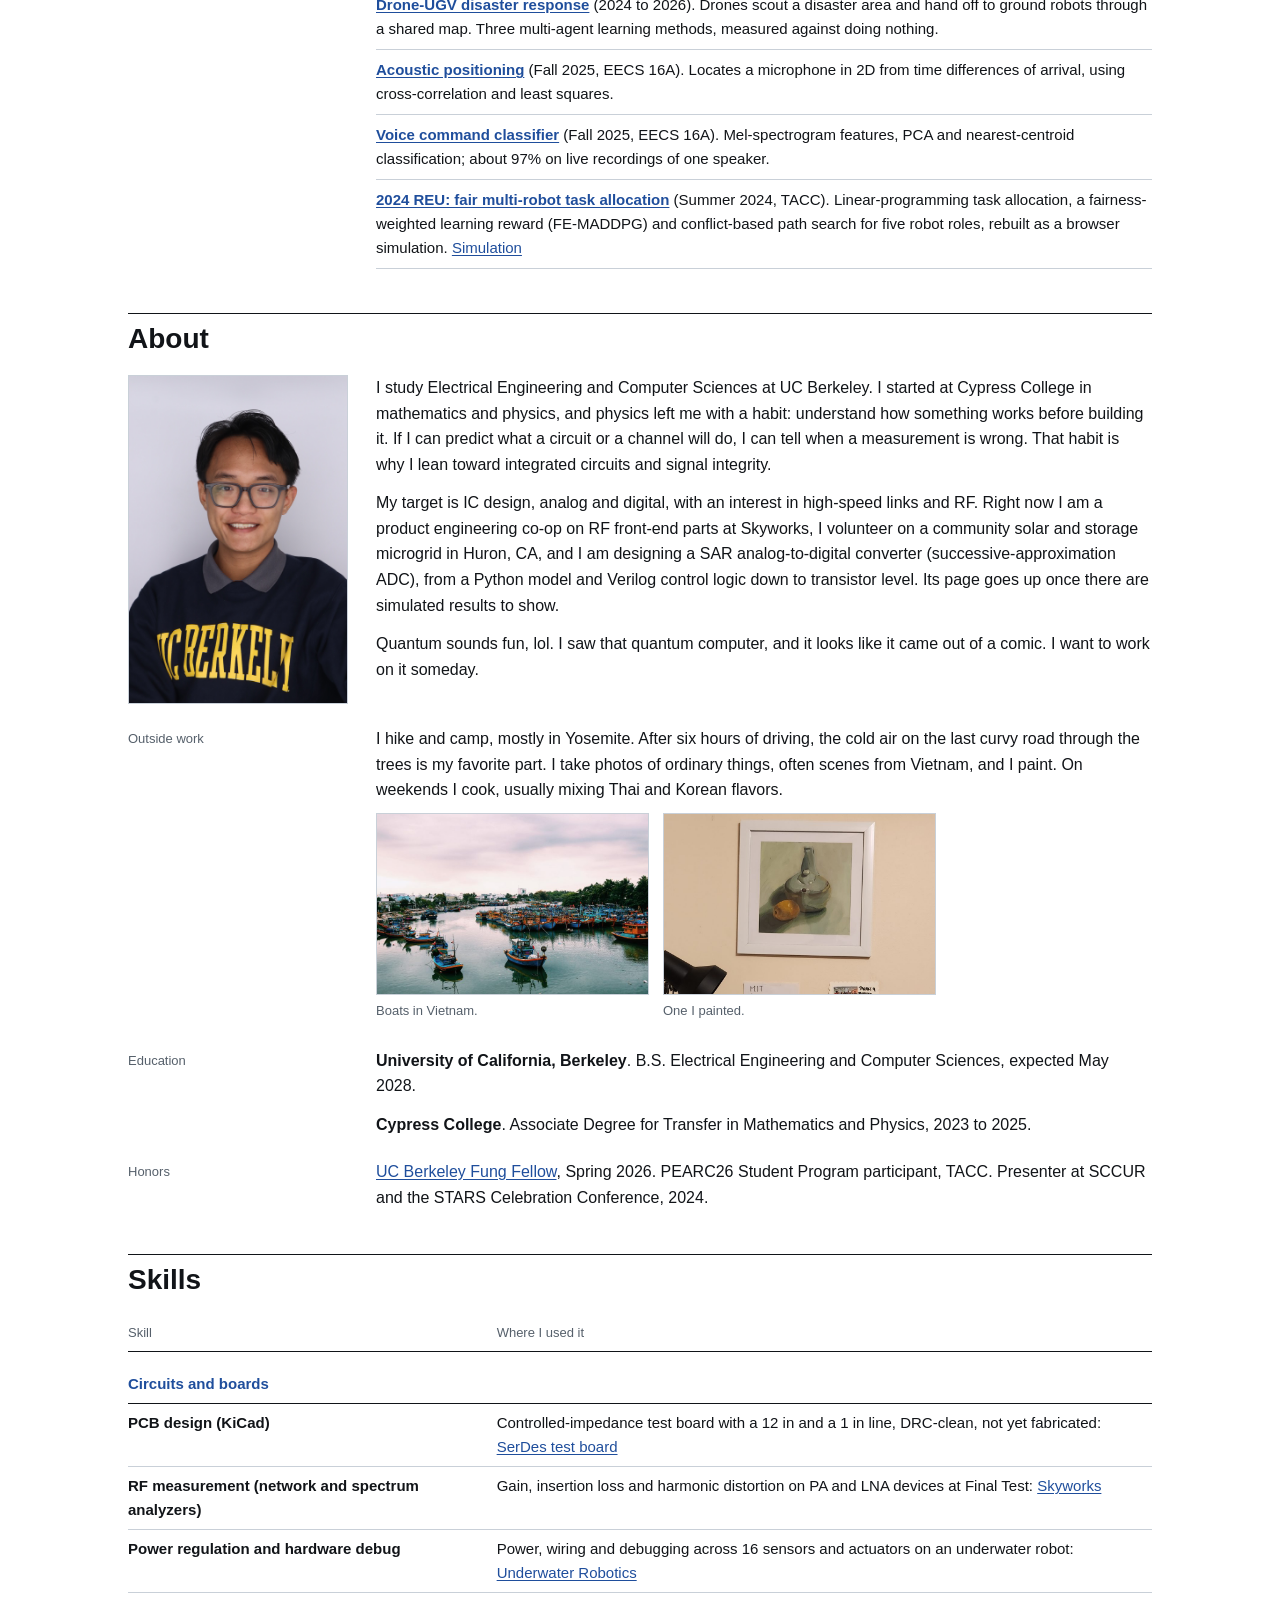
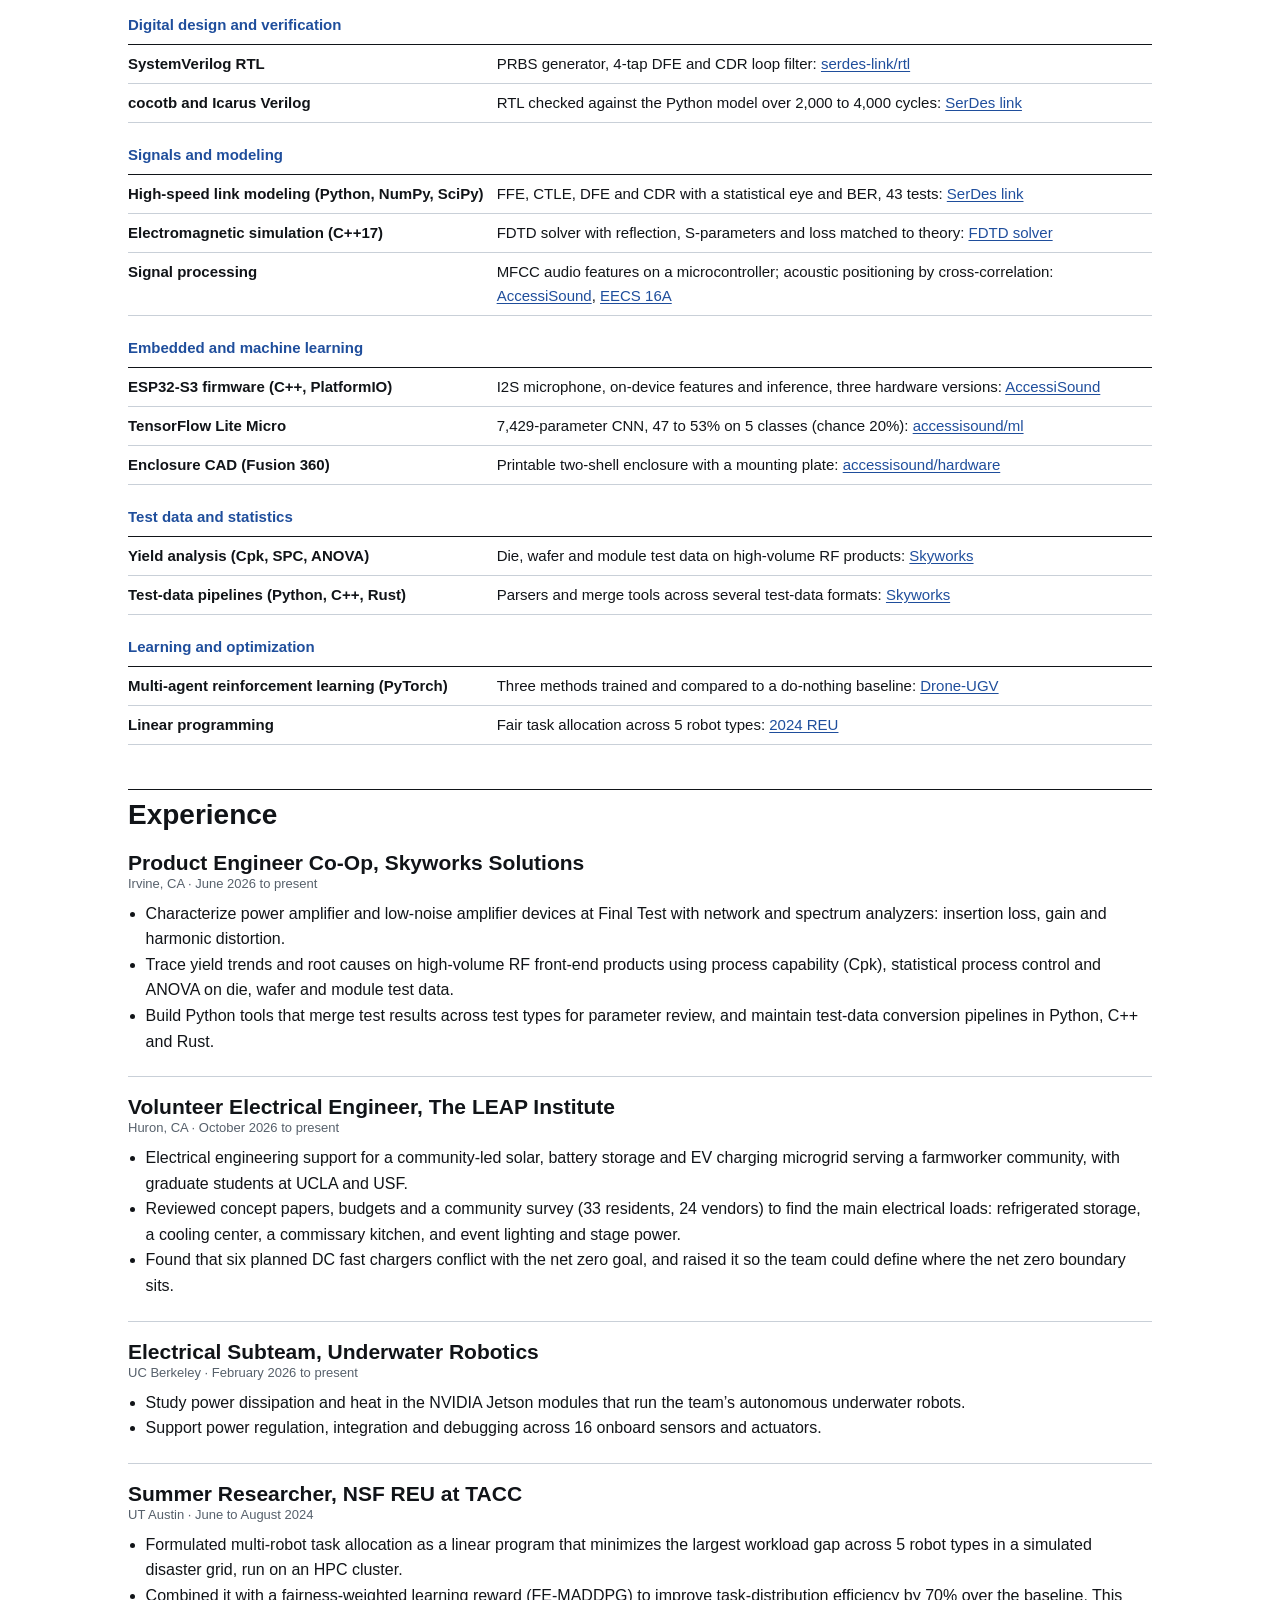
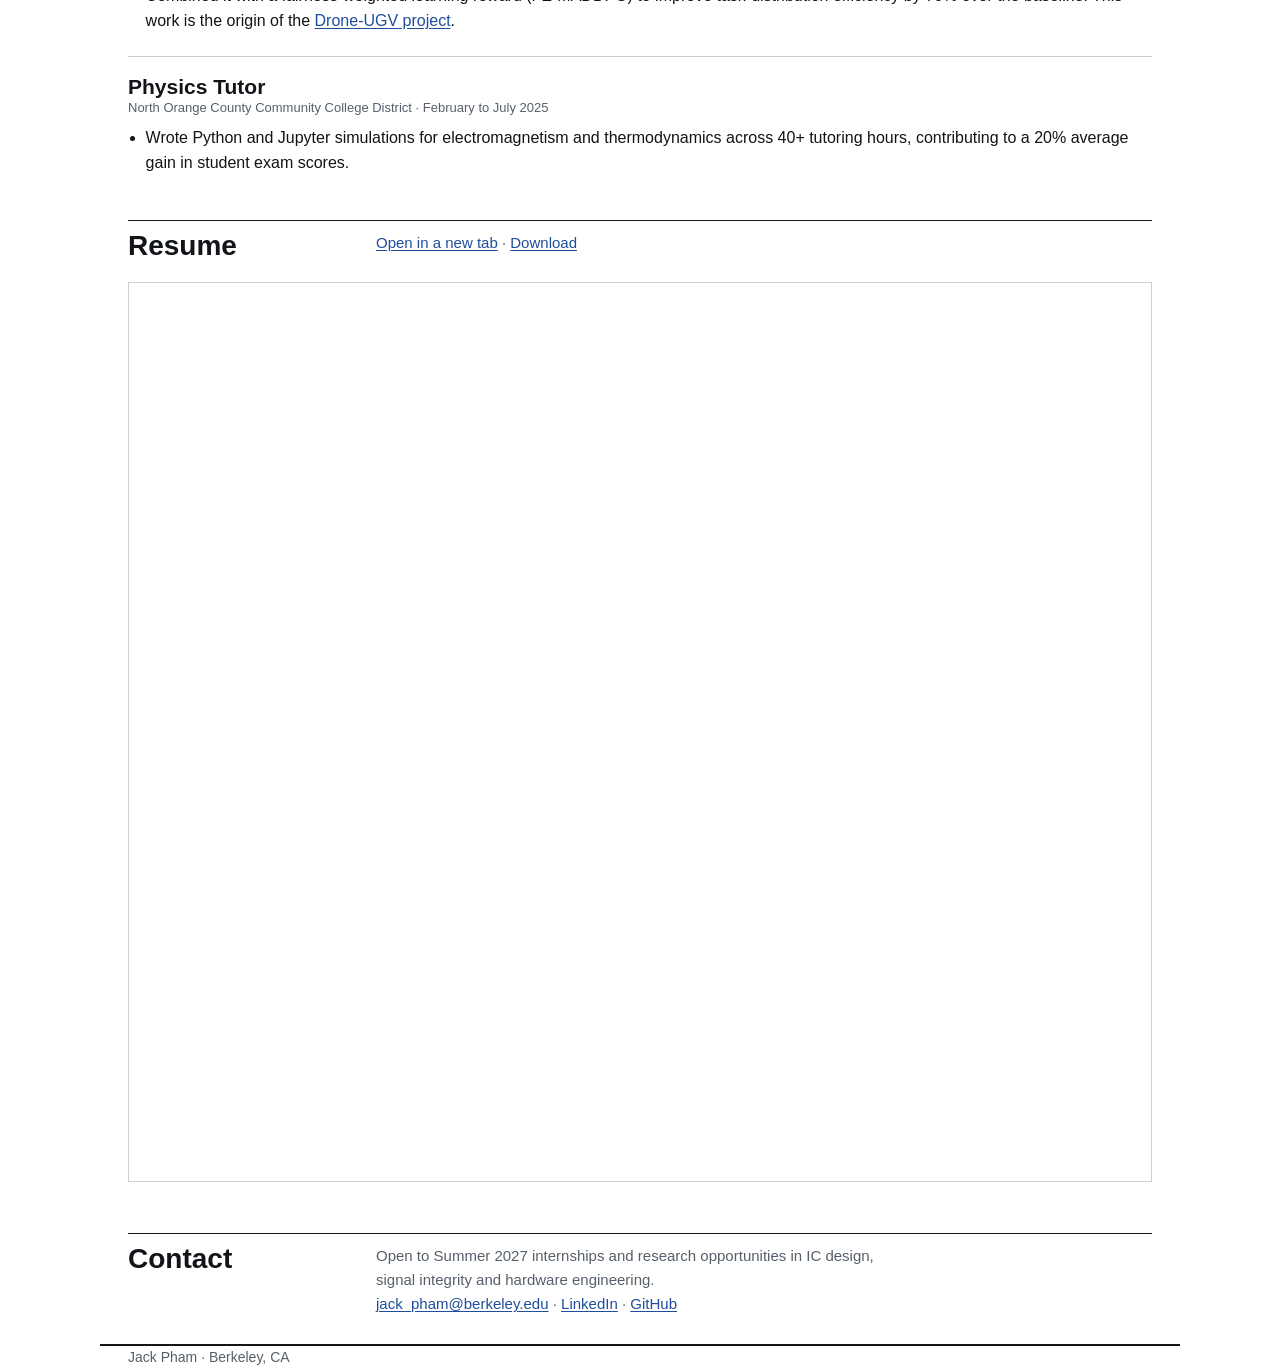
==== commit e3937eec: "update intro line" ====
--- a/index.html
+++ b/index.html
@@ -13,7 +13,7 @@
   <div class="title-block">
     <div>
       <h1>Jack Pham</h1>
-      <p class="tagline">Berkeley EECS student working on RF and analog circuits, digital design and verification, and embedded hardware. I model a design, build it, and check the two against each other.</p>
+      <p class="tagline">Berkeley EECS student working on RF and analog circuits, digital design and verification, and embedded hardware. I like art and science, so I picked engineering to combine both.</p>
       <p class="links">
         <a href="mailto:jack_pham@berkeley.edu">jack_pham@berkeley.edu</a>
         <a href="https://github.com/jackpham-rgb" target="_blank" rel="noopener">GitHub</a>
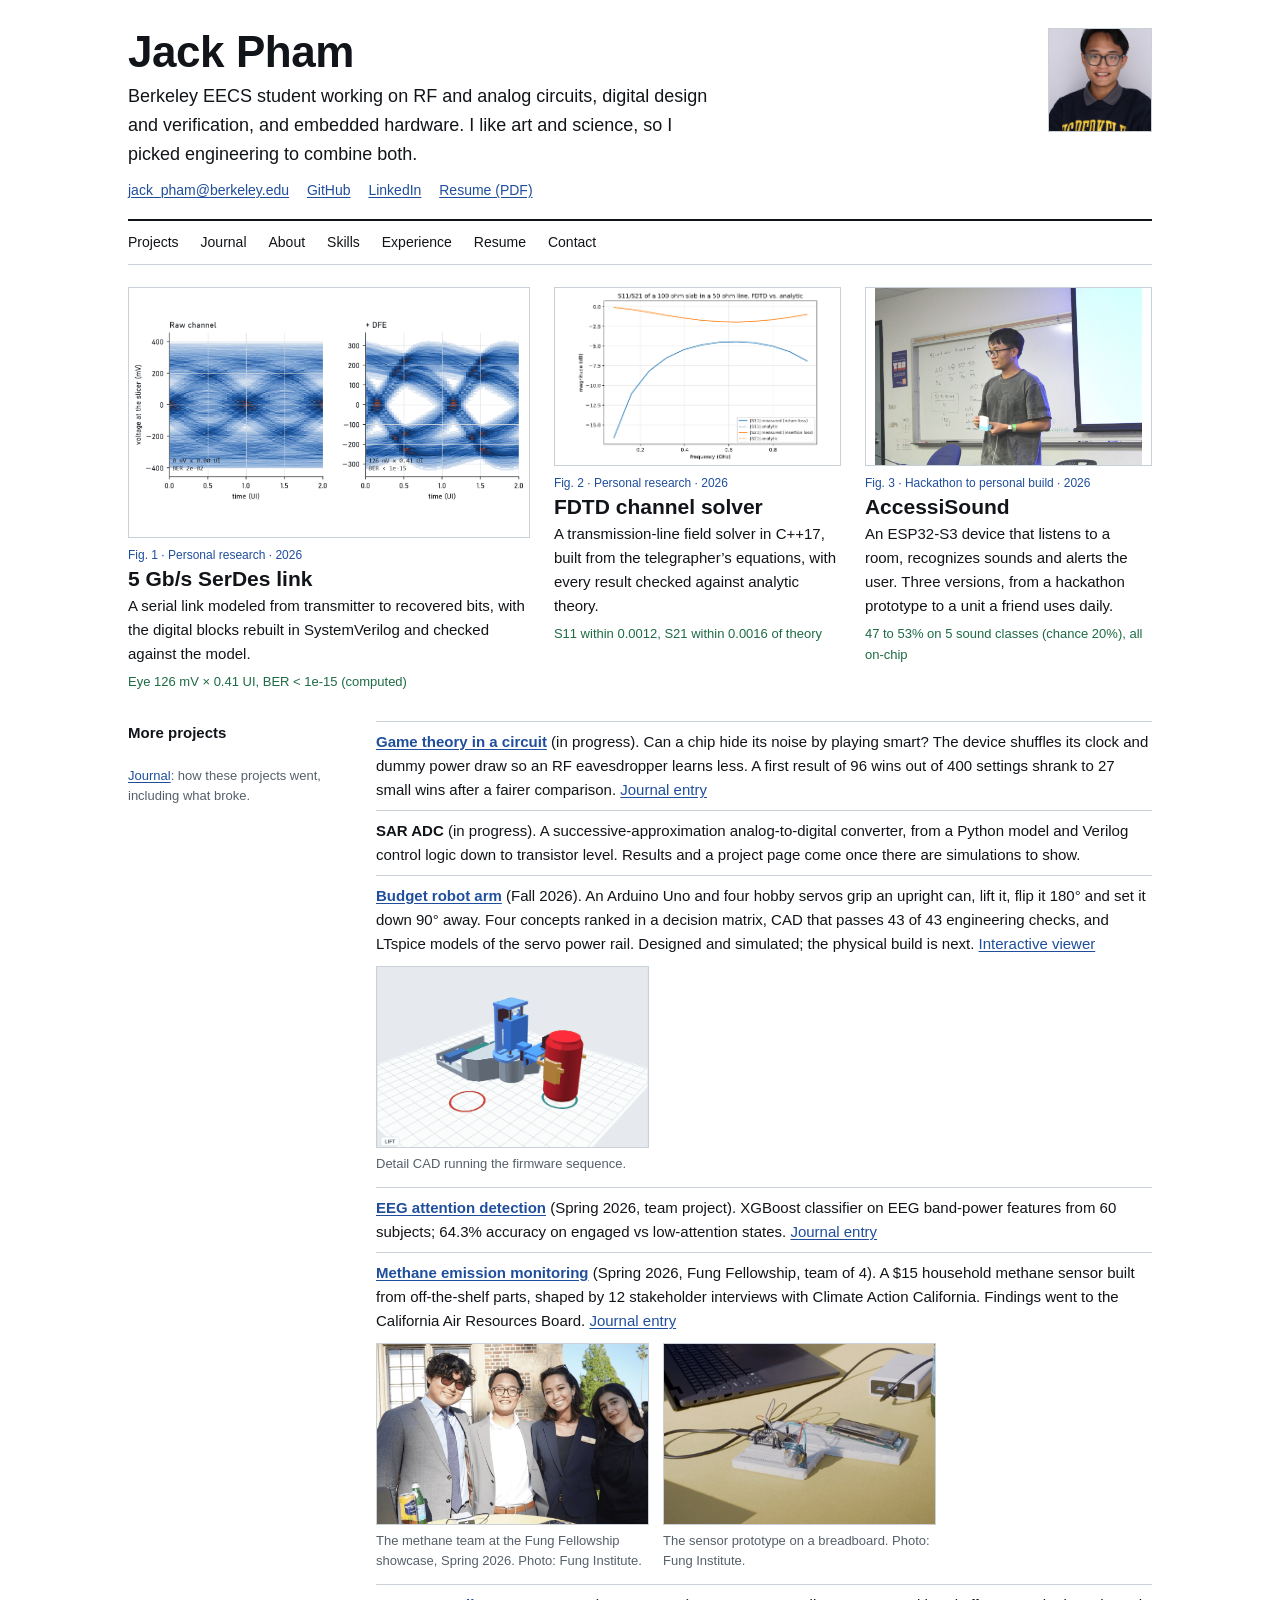
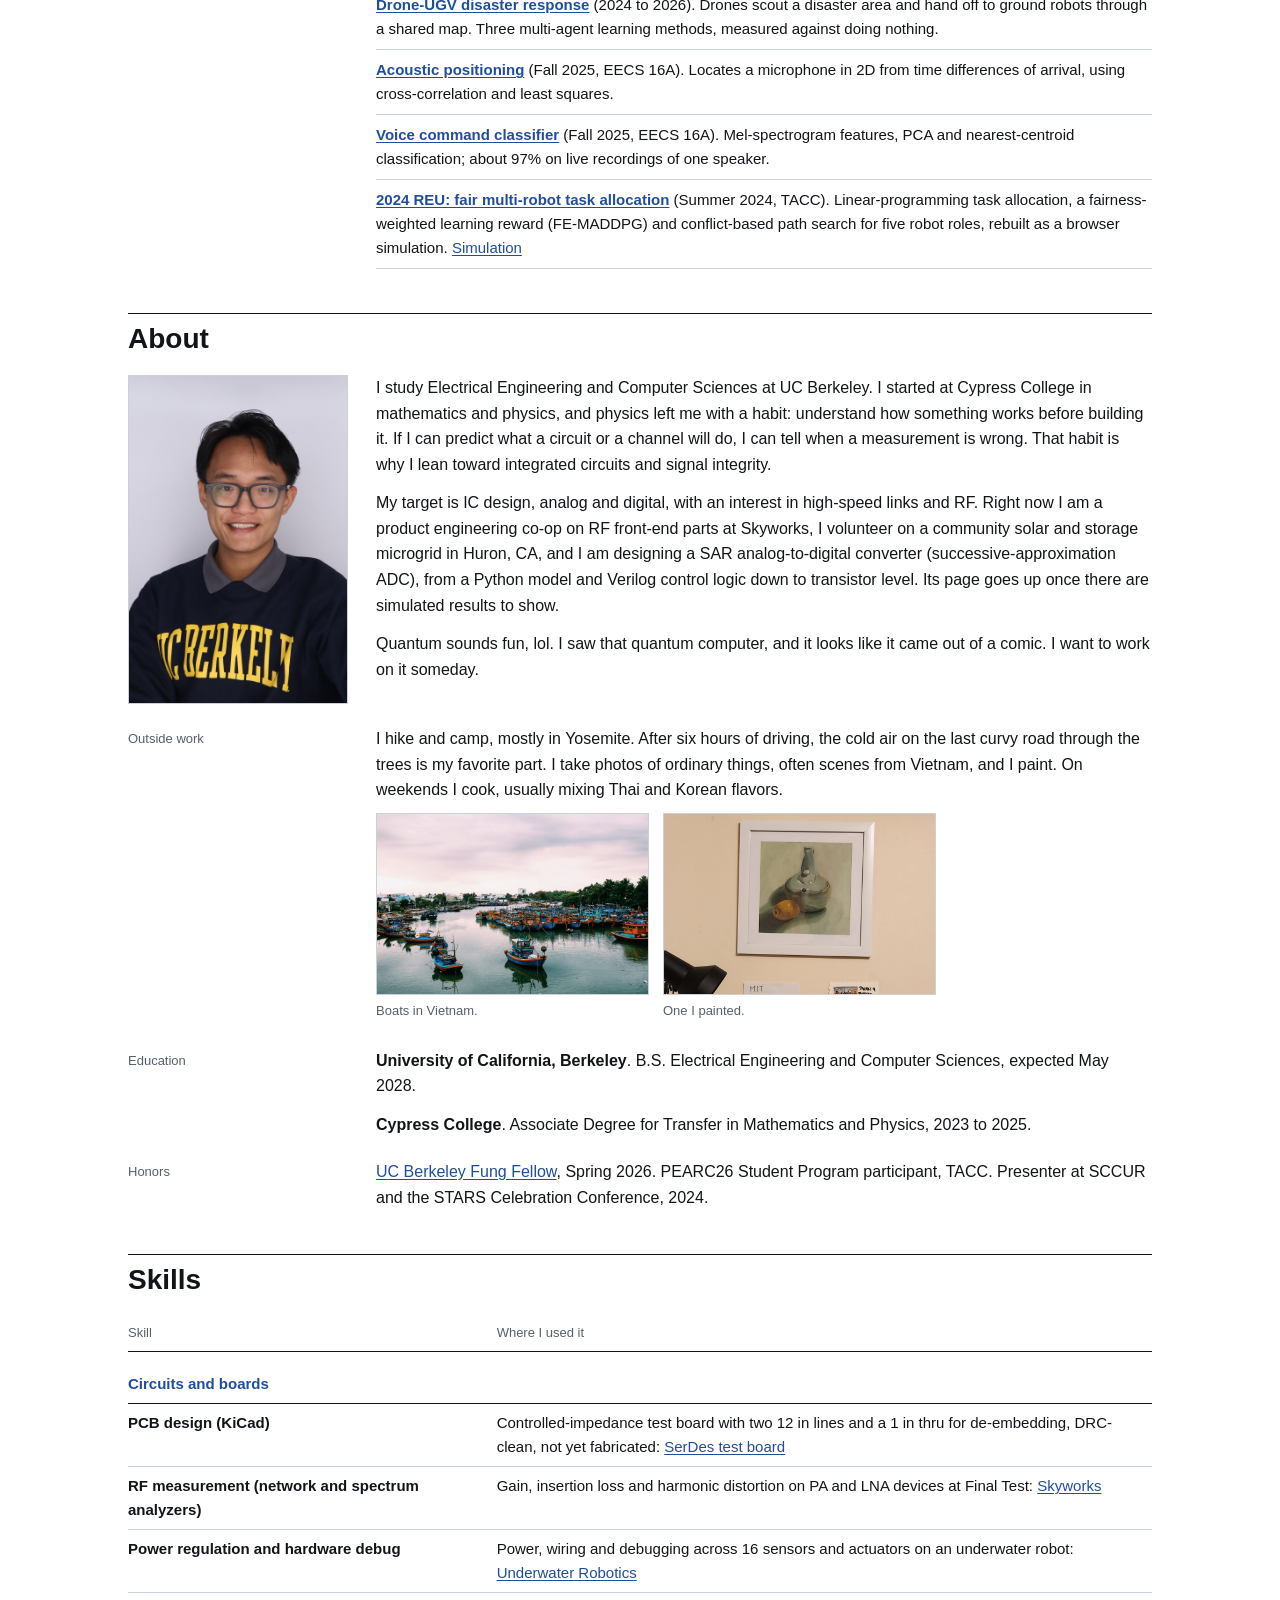
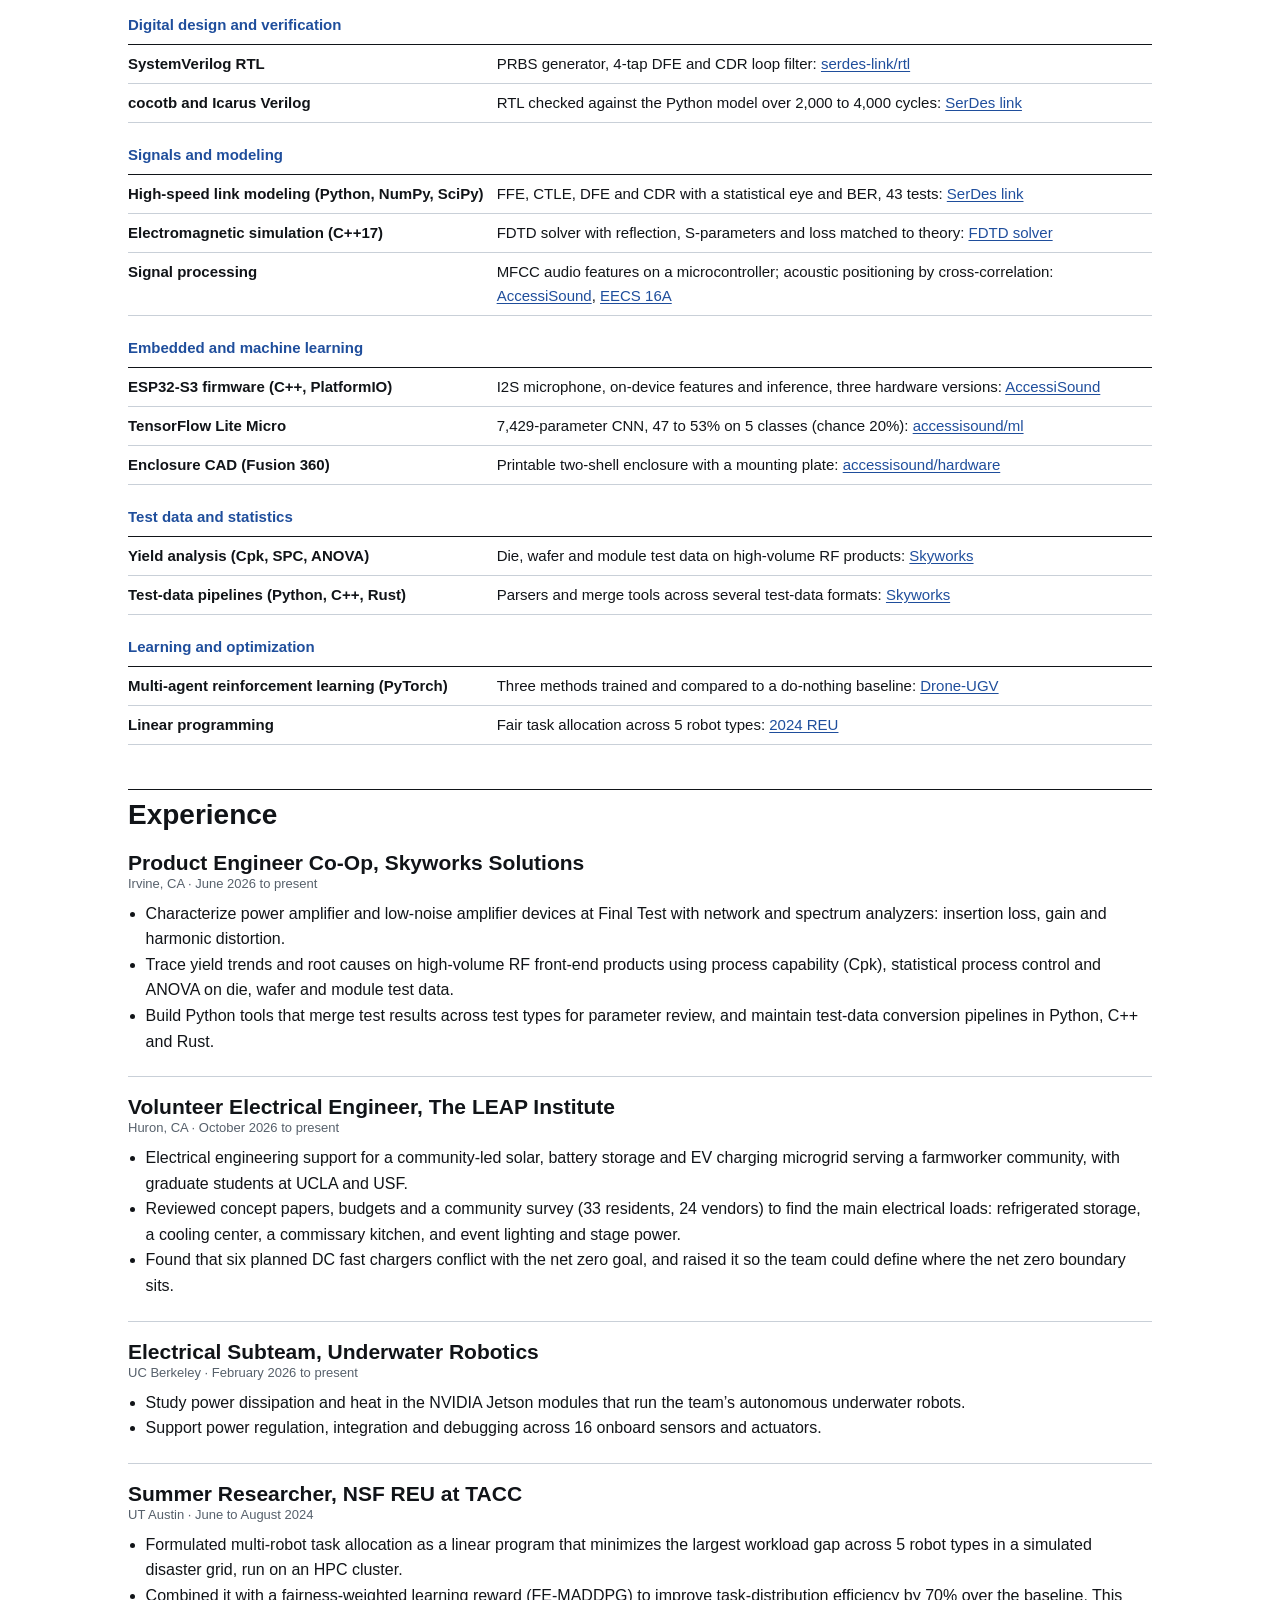
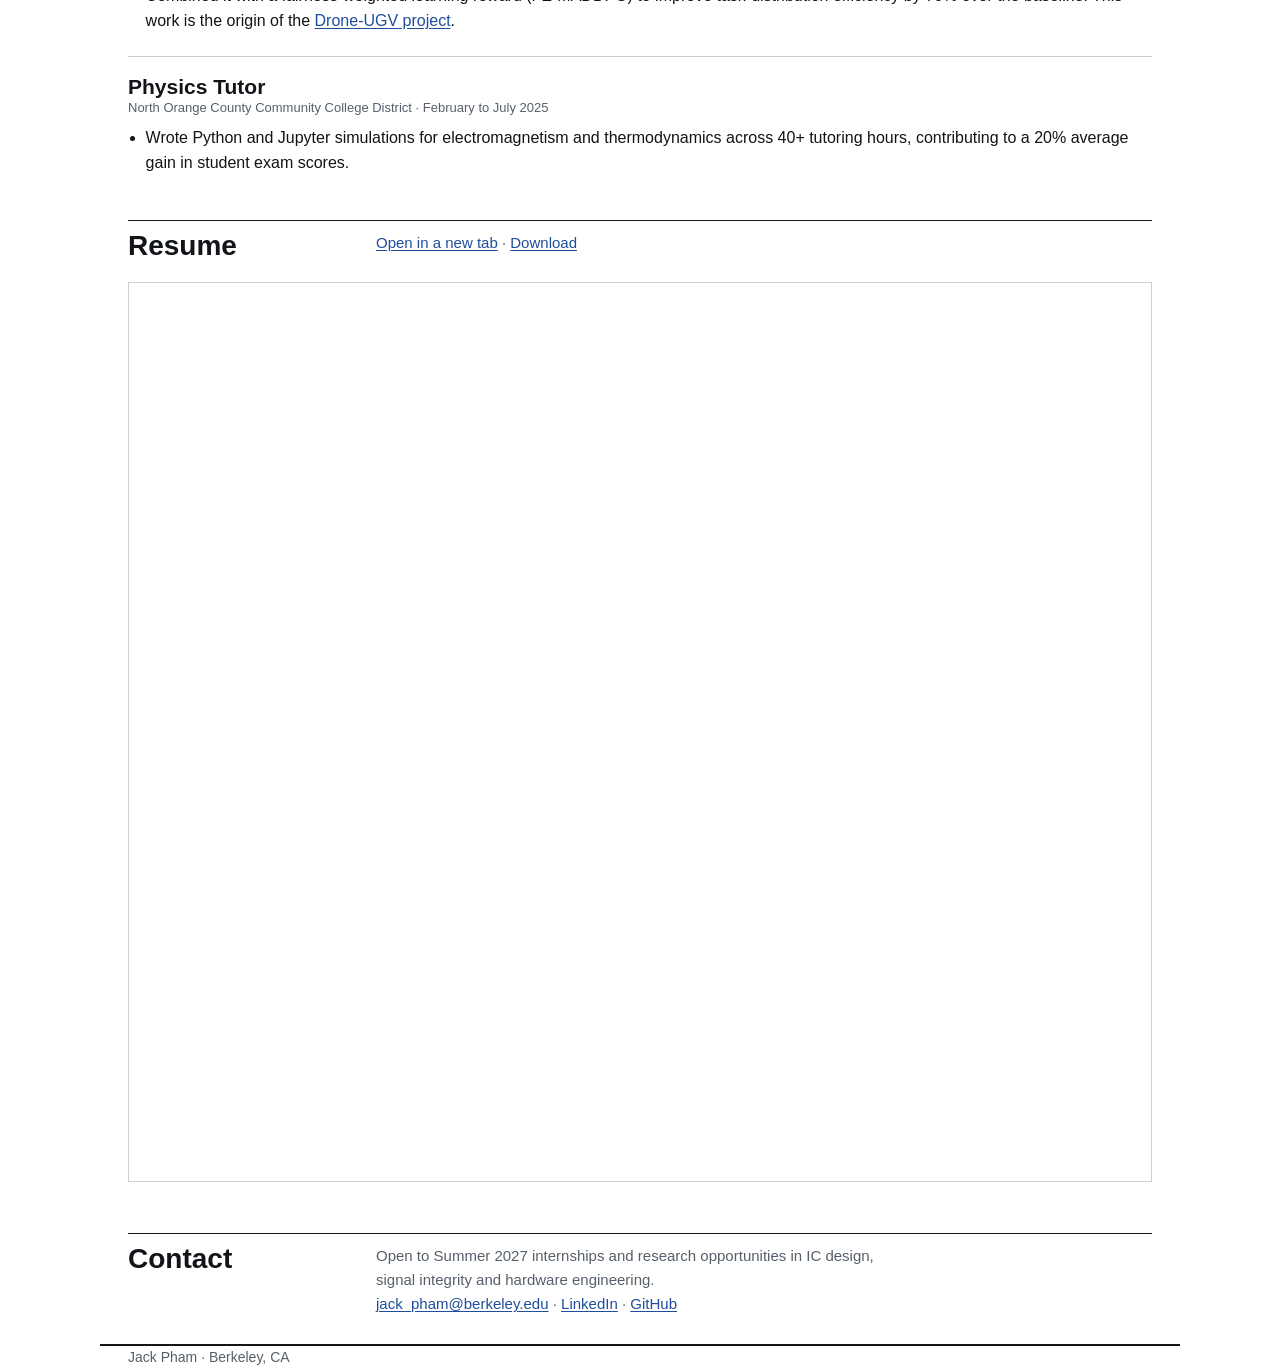
==== commit 8696483b: "sync repo updates" ====
--- a/index.html
+++ b/index.html
@@ -43,7 +43,7 @@
     <div class="more">
       <div class="mono muted"><b class="more-h">More projects</b><br><br><a href="journal.html">Journal</a>: how these projects went, including what broke.</div>
       <ul id="more">
-        <li><b><a href="https://github.com/jackpham-rgb/rf-mixed-signal-security-game" target="_blank" rel="noopener">Adaptive spectral camouflage for mixed-signal side channels</a></b> (in progress). Can a device shuffle its clock and power draw so an RF eavesdropper learns less? A game theory take on side channels. Early result: randomizing wins in 27 of 400 cases, by a small margin. <a href="journal.html#game-theory-in-ee">Journal entry</a></li>
+        <li><b><a href="https://github.com/jackpham-rgb/rf-mixed-signal-security-game" target="_blank" rel="noopener">Game theory in a circuit</a></b> (in progress). Can a chip hide its noise by playing smart? The device shuffles its clock and dummy power draw so an RF eavesdropper learns less. A first result of 96 wins out of 400 settings shrank to 27 small wins after a fairer comparison. <a href="journal.html#game-theory-in-ee">Journal entry</a></li>
         <li><b>SAR ADC</b> (in progress). A successive-approximation analog-to-digital converter, from a Python model and Verilog control logic down to transistor level. Results and a project page come once there are simulations to show.</li>
         <li><b><a href="https://github.com/jackpham-rgb/MEproject2026F" target="_blank" rel="noopener">Budget robot arm</a></b> (Fall 2026). An Arduino Uno and four hobby servos grip an upright can, lift it, flip it 180° and set it down 90° away. Four concepts ranked in a decision matrix, CAD that passes 43 of 43 engineering checks, and LTspice models of the servo power rail. Designed and simulated; the physical build is next. <a href="https://jackpham-rgb.github.io/MEproject2026F/" target="_blank" rel="noopener">Interactive viewer</a>
           <div class="thumbs"><figure><img src="assets/img/projects/robot-arm-cad.gif" alt="Animated CAD of the robot arm" loading="lazy"><figcaption>Detail CAD running the firmware sequence.</figcaption></figure></div>
@@ -104,7 +104,7 @@
       <thead><tr><th>Skill</th><th>Where I used it</th></tr></thead>
       <tbody>
         <tr class="grp"><th colspan="2">Circuits and boards</th></tr>
-        <tr><td>PCB design (KiCad)</td><td>Controlled-impedance test board with a 12 in and a 1 in line, DRC-clean, not yet fabricated: <a href="https://github.com/jackpham-rgb/serdes-link/tree/main/pcb" target="_blank" rel="noopener">SerDes test board</a></td></tr>
+        <tr><td>PCB design (KiCad)</td><td>Controlled-impedance test board with two 12 in lines and a 1 in thru for de-embedding, DRC-clean, not yet fabricated: <a href="https://github.com/jackpham-rgb/serdes-link/tree/main/pcb" target="_blank" rel="noopener">SerDes test board</a></td></tr>
         <tr><td>RF measurement (network and spectrum analyzers)</td><td>Gain, insertion loss and harmonic distortion on PA and LNA devices at Final Test: <a href="#skyworks">Skyworks</a></td></tr>
         <tr><td>Power regulation and hardware debug</td><td>Power, wiring and debugging across 16 sensors and actuators on an underwater robot: <a href="#underwater">Underwater Robotics</a></td></tr>
       </tbody>
--- a/style.css
+++ b/style.css
@@ -153,6 +153,7 @@
   font-family: var(--mono); font-size: 13px; white-space: pre; overflow-x: auto;
   border: 1px solid var(--rule); padding: 12px 14px; margin-bottom: 14px; background: #f5f7f9;
 }
+.diagram-fig { margin-bottom: 14px; }
 .tools { font-family: var(--mono); font-size: 13px; color: var(--muted); }
 
 /* ── Journal ── */
